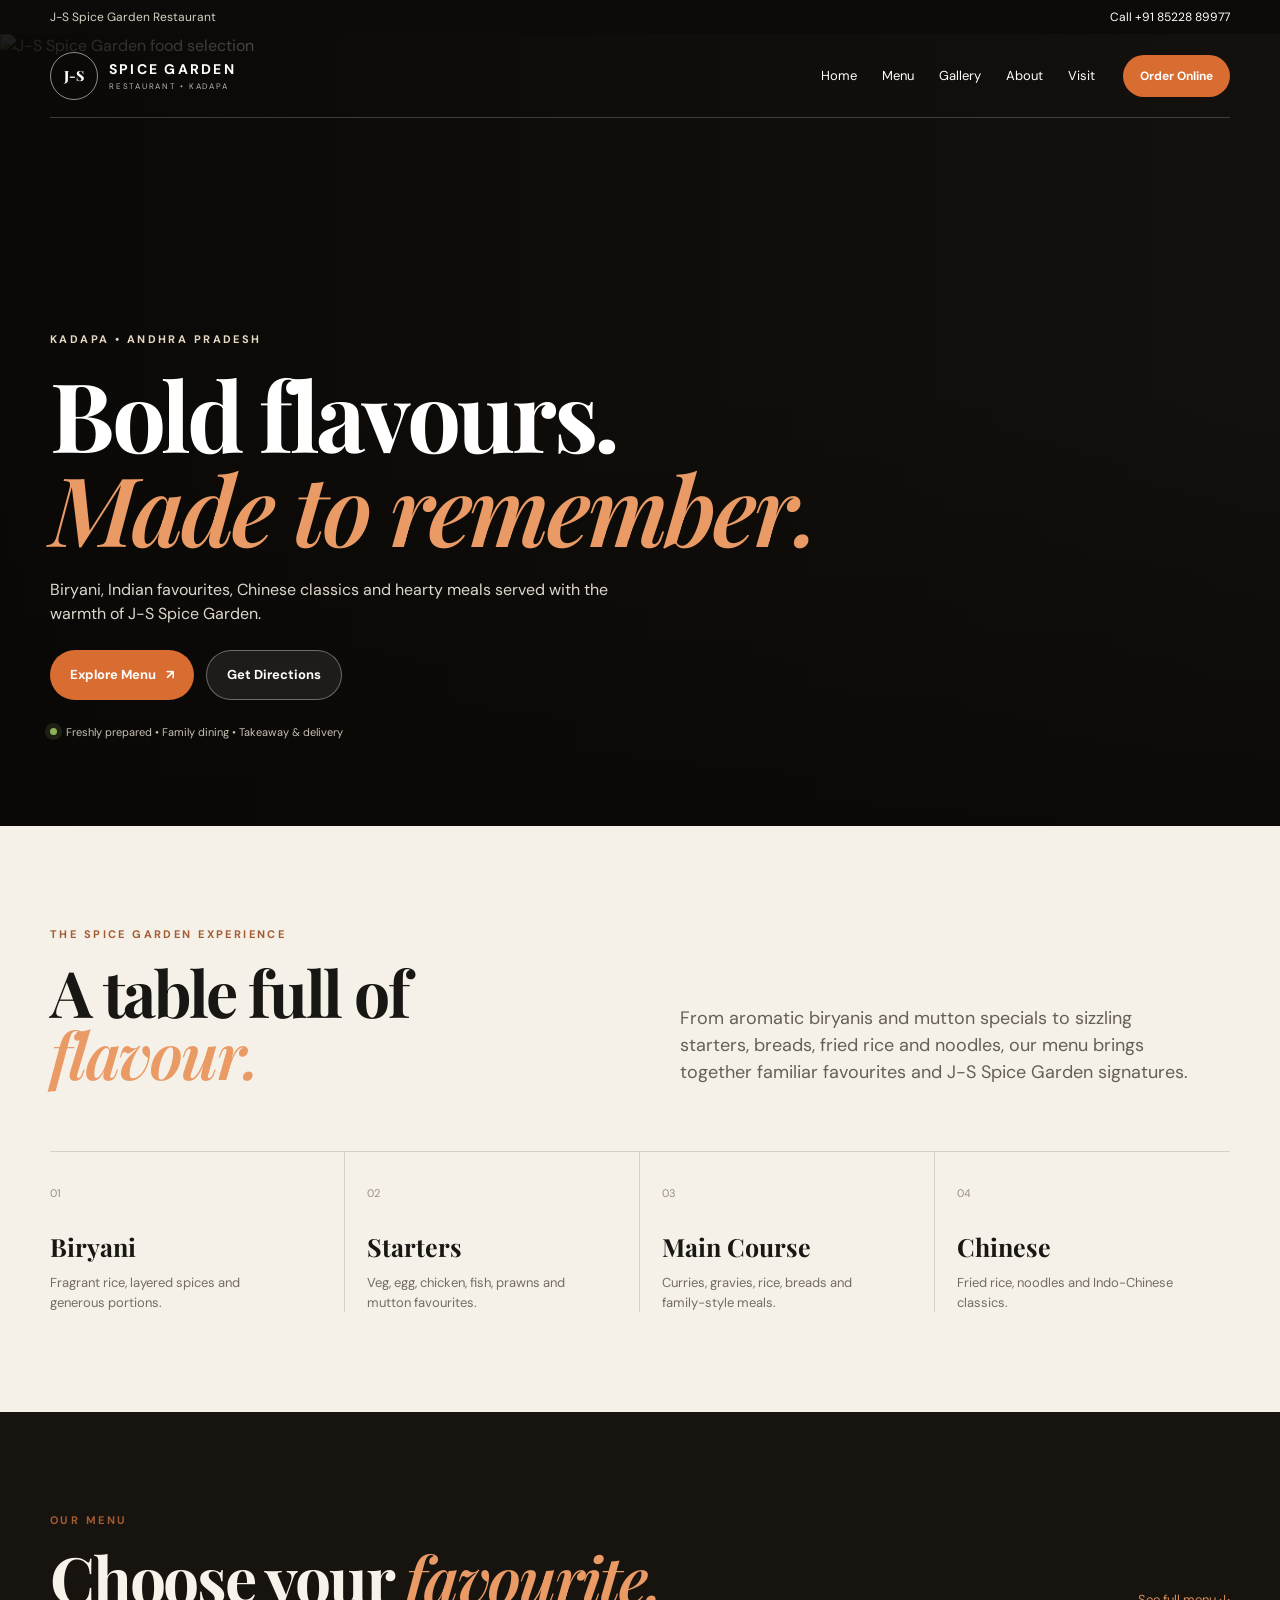
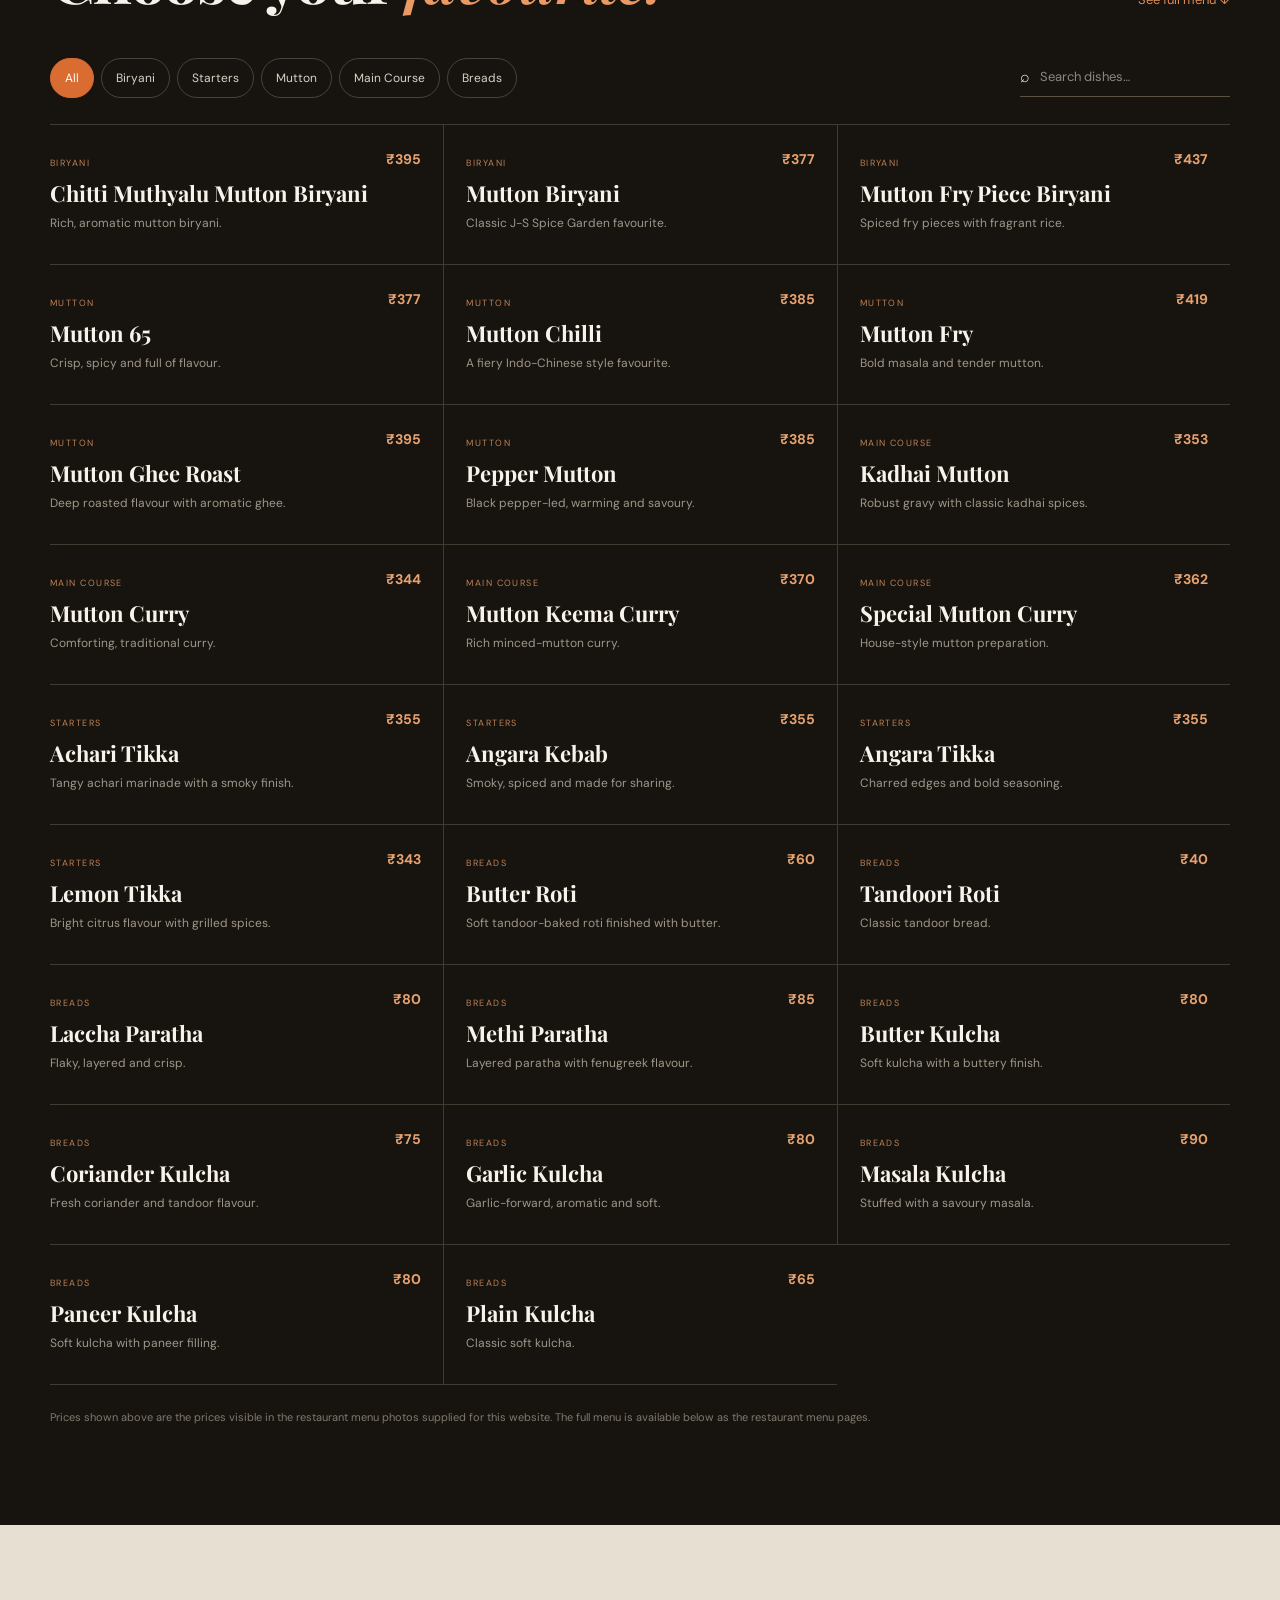
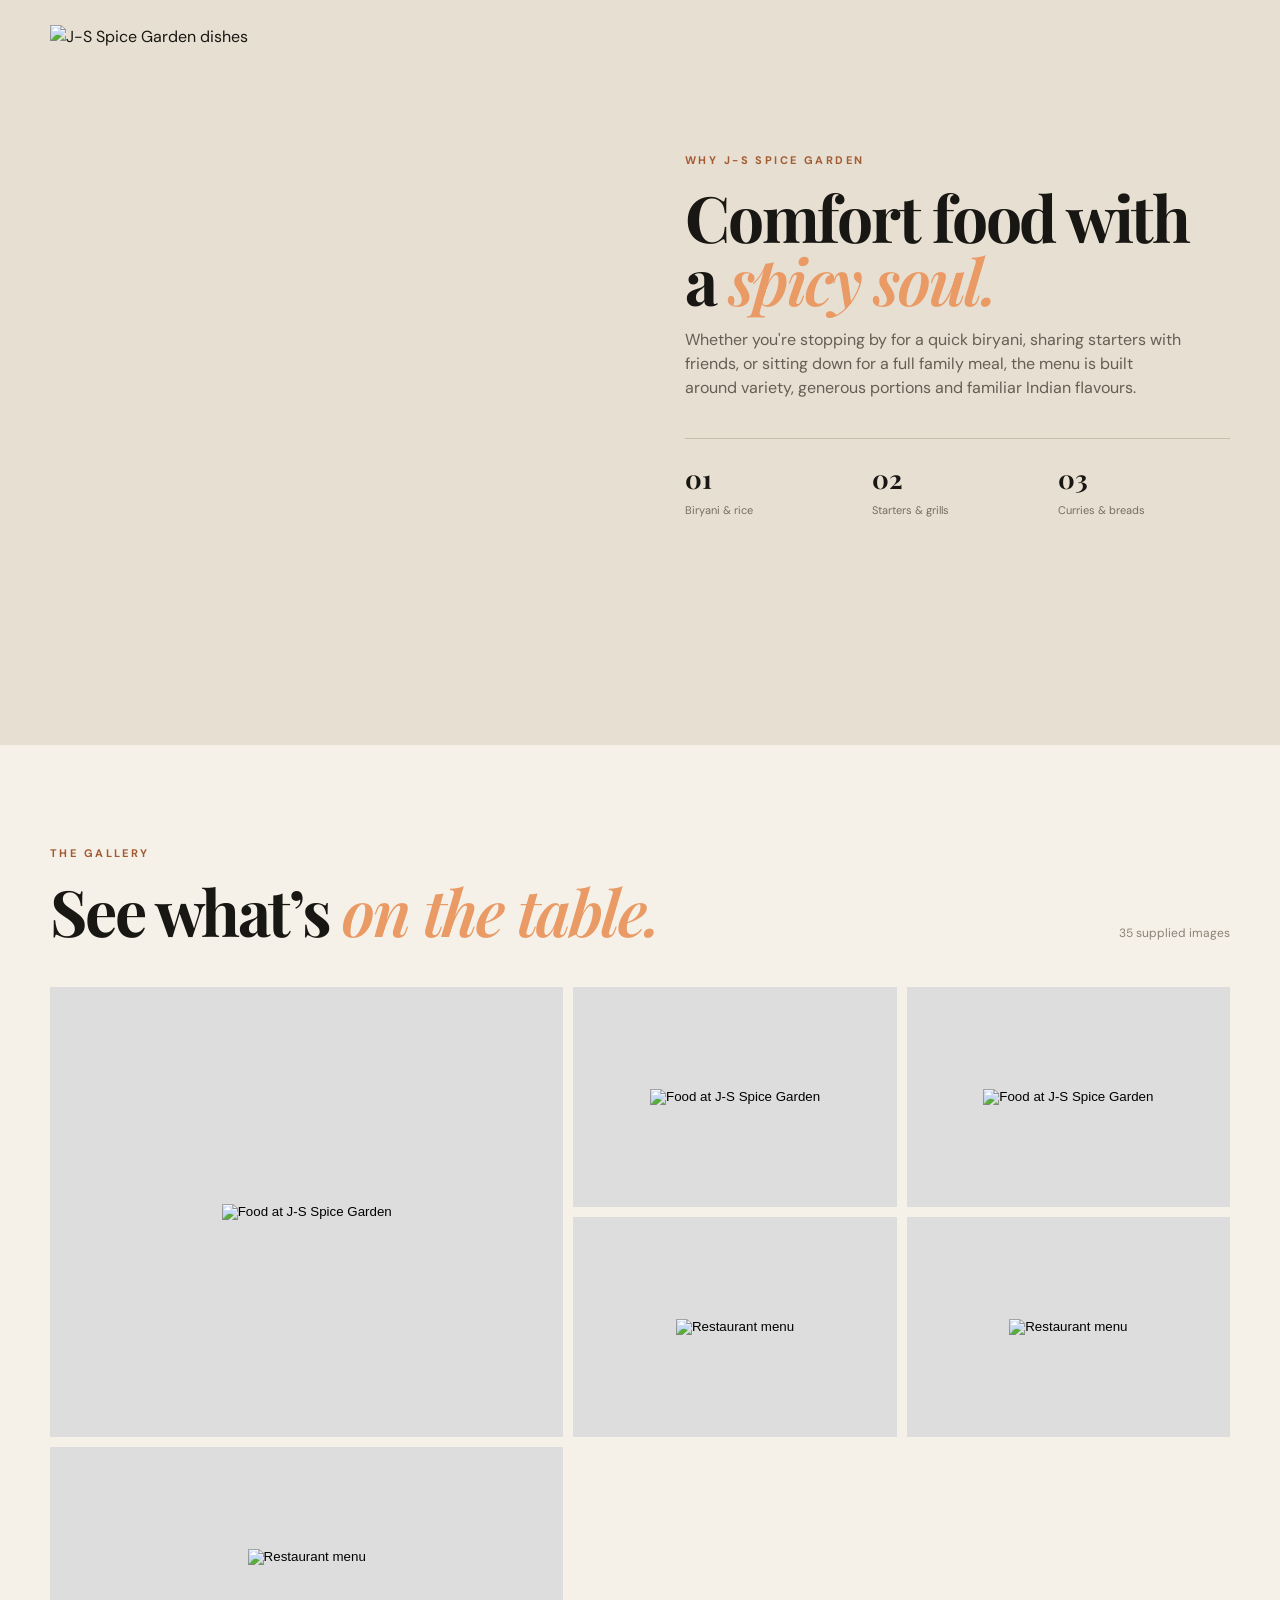
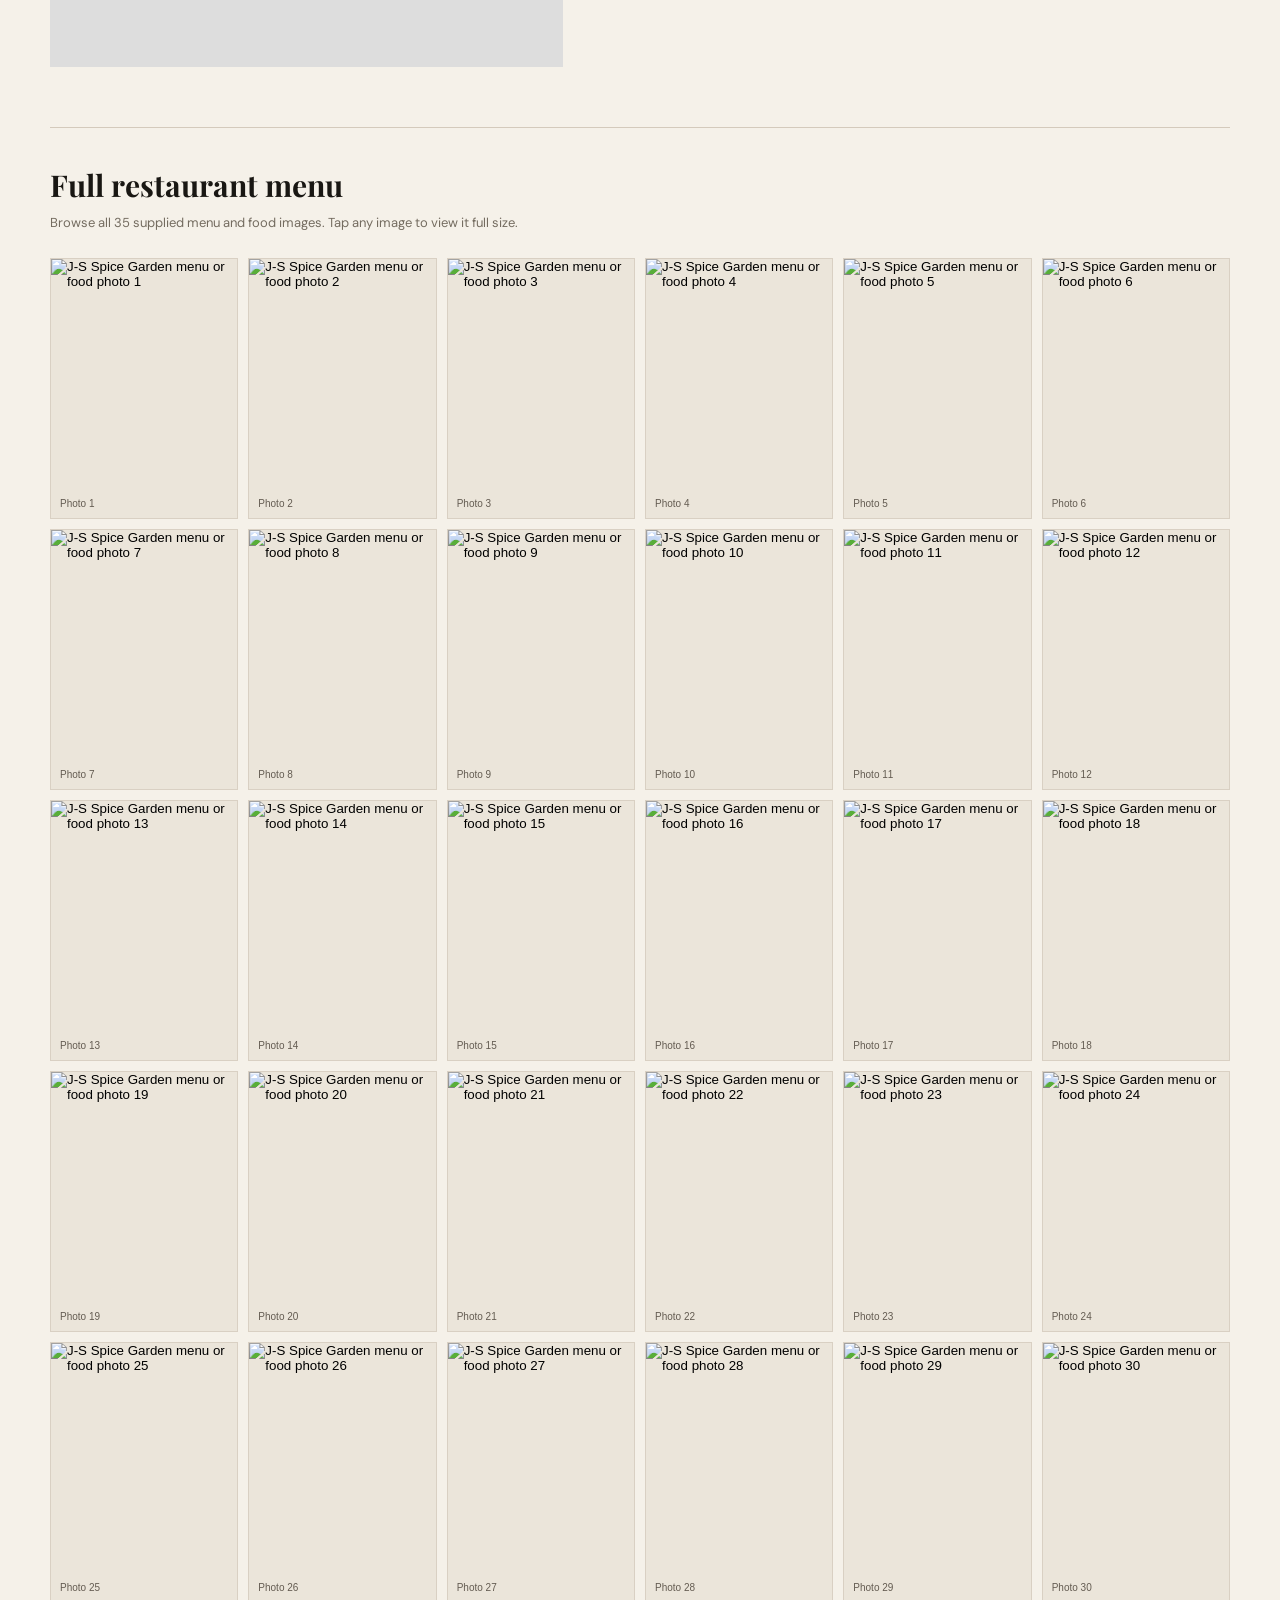
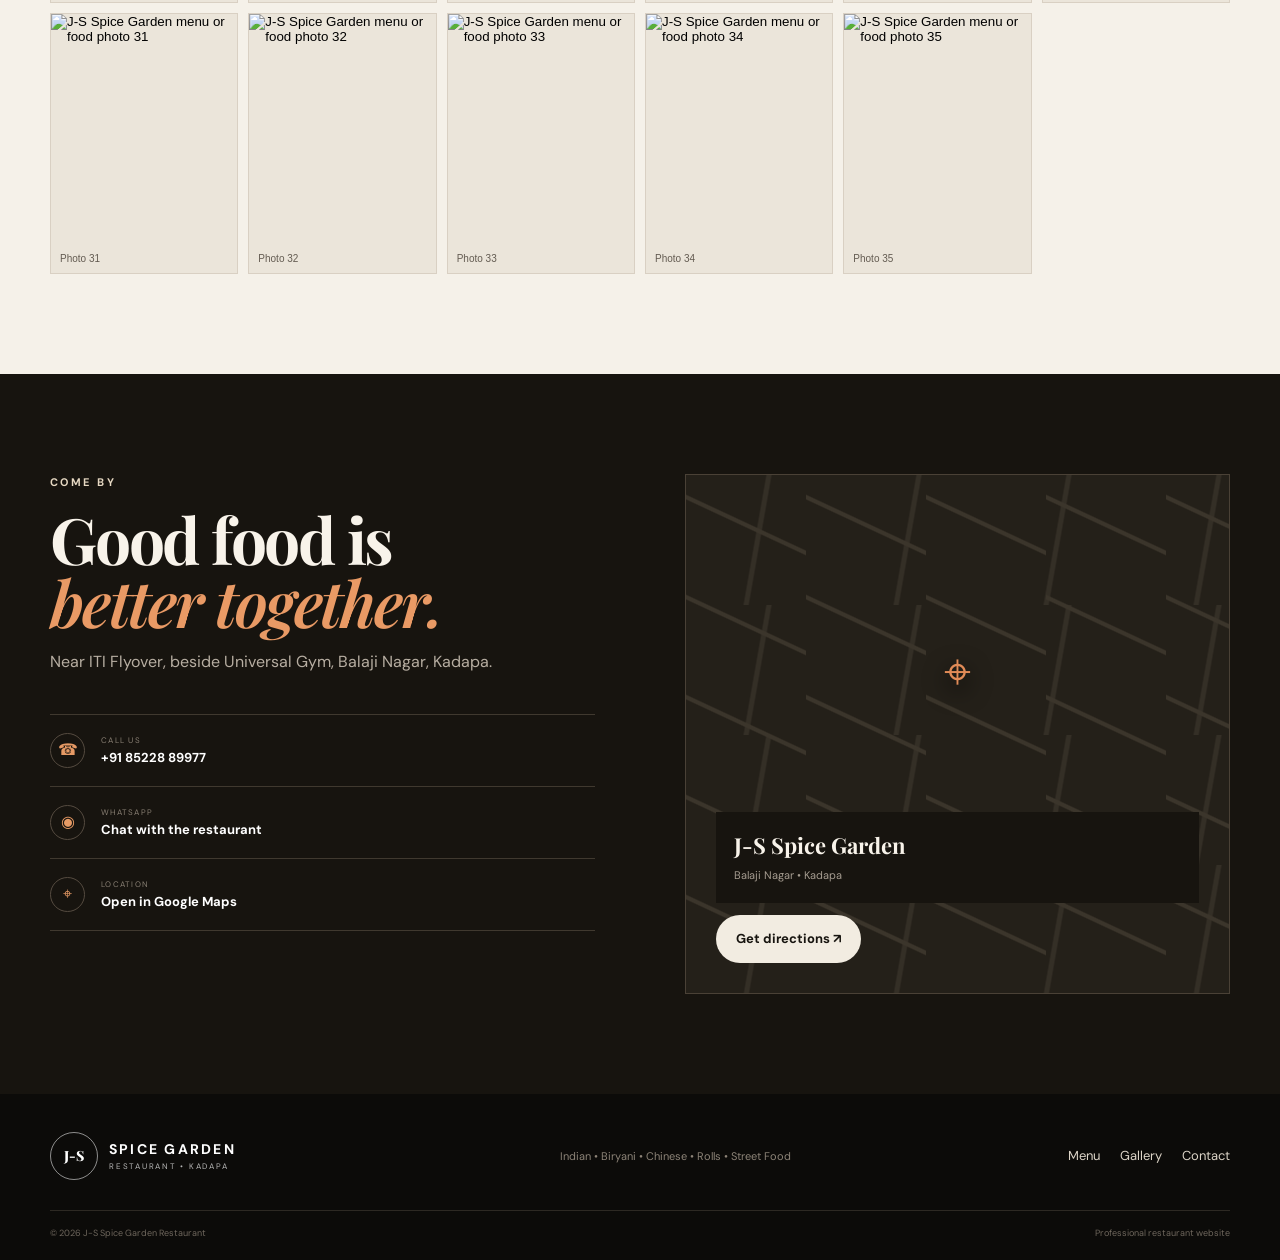
==== index.html @ 9f9b3468 "Add files via upload" ====
<!doctype html><html lang="en"><head><meta charset="utf-8"><meta name="viewport" content="width=device-width,initial-scale=1"><meta name="theme-color" content="#0c0b09"><meta name="description" content="J-S Spice Garden Restaurant, Kadapa — biryani, Indian cuisine, Chinese favourites and more."><title>J-S Spice Garden Restaurant | Kadapa</title><link rel="icon" href="favicon.svg"><link rel="preconnect" href="https://fonts.googleapis.com"><link rel="preconnect" href="https://fonts.gstatic.com" crossorigin><link href="https://fonts.googleapis.com/css2?family=DM+Sans:wght@400;500;600;700&family=Playfair+Display:wght@600;700;800&display=swap" rel="stylesheet"><link rel="stylesheet" href="styles.css"></head><body>
<div class="topbar"><div class="container topbar-inner"><span>J-S Spice Garden Restaurant</span><a href="tel:+918522889977">Call +91 85228 89977</a></div></div>
<header class="site-header"><div class="container nav"><a class="brand" href="#home"><span class="brand-mark">J-S</span><span><strong>SPICE GARDEN</strong><small>RESTAURANT • KADAPA</small></span></a><button class="menu-toggle" aria-label="Open menu">☰</button><nav class="nav-links"><a href="#home">Home</a><a href="#menu">Menu</a><a href="#gallery">Gallery</a><a href="#about">About</a><a href="#visit">Visit</a></nav><a class="nav-cta" href="https://www.zomato.com/kadapa/j-s-spice-garden-restaurant-kadapa-locality/order" target="_blank" rel="noopener">Order Online</a></div></header>
<main>
<section class="hero" id="home"><div class="hero-media"><img src="assets/1000220778.jpg" alt="J-S Spice Garden food selection"></div><div class="hero-overlay"></div><div class="container hero-content"><p class="eyebrow">KADAPA • ANDHRA PRADESH</p><h1>Bold flavours.<br><em>Made to remember.</em></h1><p class="hero-copy">Biryani, Indian favourites, Chinese classics and hearty meals served with the warmth of J-S Spice Garden.</p><div class="hero-actions"><a class="btn btn-primary" href="#menu">Explore Menu <span>↗</span></a><a class="btn btn-glass" href="https://maps.app.goo.gl/jcxeqRKHt95hoVu36" target="_blank" rel="noopener">Get Directions</a></div><div class="hero-note"><span class="dot"></span>Freshly prepared • Family dining • Takeaway & delivery</div></div></section>
<section class="intro section"><div class="container intro-grid"><div><p class="eyebrow dark">THE SPICE GARDEN EXPERIENCE</p><h2>A table full of <em>flavour.</em></h2></div><p class="intro-copy">From aromatic biryanis and mutton specials to sizzling starters, breads, fried rice and noodles, our menu brings together familiar favourites and J-S Spice Garden signatures.</p></div><div class="container feature-grid"><article class="feature-card"><span>01</span><h3>Biryani</h3><p>Fragrant rice, layered spices and generous portions.</p></article><article class="feature-card"><span>02</span><h3>Starters</h3><p>Veg, egg, chicken, fish, prawns and mutton favourites.</p></article><article class="feature-card"><span>03</span><h3>Main Course</h3><p>Curries, gravies, rice, breads and family-style meals.</p></article><article class="feature-card"><span>04</span><h3>Chinese</h3><p>Fried rice, noodles and Indo-Chinese classics.</p></article></div></section>
<section class="section menu-section" id="menu"><div class="container"><div class="section-head"><div><p class="eyebrow dark">OUR MENU</p><h2>Choose your <em>favourite.</em></h2></div><a class="text-link" href="#full-menu">See full menu <span>↓</span></a></div><div class="menu-toolbar"><div class="menu-tabs"><button class="tab active" data-filter="all">All</button><button class="tab" data-filter="biryani">Biryani</button><button class="tab" data-filter="starters">Starters</button><button class="tab" data-filter="mutton">Mutton</button><button class="tab" data-filter="mains">Main Course</button><button class="tab" data-filter="breads">Breads</button></div><label class="search"><span>⌕</span><input id="menuSearch" type="search" placeholder="Search dishes…"></label></div><div class="dish-grid" id="dishGrid">
<article class="dish-card" data-cat="biryani" data-name="Chitti Muthyalu Mutton Biryani"><div><span class="tag">Biryani</span><h3>Chitti Muthyalu Mutton Biryani</h3><p>Rich, aromatic mutton biryani.</p></div><strong>₹395</strong></article><article class="dish-card" data-cat="biryani" data-name="Mutton Biryani"><div><span class="tag">Biryani</span><h3>Mutton Biryani</h3><p>Classic J-S Spice Garden favourite.</p></div><strong>₹377</strong></article><article class="dish-card" data-cat="biryani" data-name="Mutton Fry Piece Biryani"><div><span class="tag">Biryani</span><h3>Mutton Fry Piece Biryani</h3><p>Spiced fry pieces with fragrant rice.</p></div><strong>₹437</strong></article><article class="dish-card" data-cat="mutton" data-name="Mutton 65"><div><span class="tag">Mutton</span><h3>Mutton 65</h3><p>Crisp, spicy and full of flavour.</p></div><strong>₹377</strong></article><article class="dish-card" data-cat="mutton" data-name="Mutton Chilli"><div><span class="tag">Mutton</span><h3>Mutton Chilli</h3><p>A fiery Indo-Chinese style favourite.</p></div><strong>₹385</strong></article><article class="dish-card" data-cat="mutton" data-name="Mutton Fry"><div><span class="tag">Mutton</span><h3>Mutton Fry</h3><p>Bold masala and tender mutton.</p></div><strong>₹419</strong></article><article class="dish-card" data-cat="mutton" data-name="Mutton Ghee Roast"><div><span class="tag">Mutton</span><h3>Mutton Ghee Roast</h3><p>Deep roasted flavour with aromatic ghee.</p></div><strong>₹395</strong></article><article class="dish-card" data-cat="mutton" data-name="Pepper Mutton"><div><span class="tag">Mutton</span><h3>Pepper Mutton</h3><p>Black pepper-led, warming and savoury.</p></div><strong>₹385</strong></article><article class="dish-card" data-cat="mains" data-name="Kadhai Mutton"><div><span class="tag">Main Course</span><h3>Kadhai Mutton</h3><p>Robust gravy with classic kadhai spices.</p></div><strong>₹353</strong></article><article class="dish-card" data-cat="mains" data-name="Mutton Curry"><div><span class="tag">Main Course</span><h3>Mutton Curry</h3><p>Comforting, traditional curry.</p></div><strong>₹344</strong></article><article class="dish-card" data-cat="mains" data-name="Mutton Keema Curry"><div><span class="tag">Main Course</span><h3>Mutton Keema Curry</h3><p>Rich minced-mutton curry.</p></div><strong>₹370</strong></article><article class="dish-card" data-cat="mains" data-name="Special Mutton Curry"><div><span class="tag">Main Course</span><h3>Special Mutton Curry</h3><p>House-style mutton preparation.</p></div><strong>₹362</strong></article><article class="dish-card" data-cat="starters" data-name="Achari Tikka"><div><span class="tag">Starters</span><h3>Achari Tikka</h3><p>Tangy achari marinade with a smoky finish.</p></div><strong>₹355</strong></article><article class="dish-card" data-cat="starters" data-name="Angara Kebab"><div><span class="tag">Starters</span><h3>Angara Kebab</h3><p>Smoky, spiced and made for sharing.</p></div><strong>₹355</strong></article><article class="dish-card" data-cat="starters" data-name="Angara Tikka"><div><span class="tag">Starters</span><h3>Angara Tikka</h3><p>Charred edges and bold seasoning.</p></div><strong>₹355</strong></article><article class="dish-card" data-cat="starters" data-name="Lemon Tikka"><div><span class="tag">Starters</span><h3>Lemon Tikka</h3><p>Bright citrus flavour with grilled spices.</p></div><strong>₹343</strong></article><article class="dish-card" data-cat="breads" data-name="Butter Roti"><div><span class="tag">Breads</span><h3>Butter Roti</h3><p>Soft tandoor-baked roti finished with butter.</p></div><strong>₹60</strong></article><article class="dish-card" data-cat="breads" data-name="Tandoori Roti"><div><span class="tag">Breads</span><h3>Tandoori Roti</h3><p>Classic tandoor bread.</p></div><strong>₹40</strong></article><article class="dish-card" data-cat="breads" data-name="Laccha Paratha"><div><span class="tag">Breads</span><h3>Laccha Paratha</h3><p>Flaky, layered and crisp.</p></div><strong>₹80</strong></article><article class="dish-card" data-cat="breads" data-name="Methi Paratha"><div><span class="tag">Breads</span><h3>Methi Paratha</h3><p>Layered paratha with fenugreek flavour.</p></div><strong>₹85</strong></article><article class="dish-card" data-cat="breads" data-name="Butter Kulcha"><div><span class="tag">Breads</span><h3>Butter Kulcha</h3><p>Soft kulcha with a buttery finish.</p></div><strong>₹80</strong></article><article class="dish-card" data-cat="breads" data-name="Coriander Kulcha"><div><span class="tag">Breads</span><h3>Coriander Kulcha</h3><p>Fresh coriander and tandoor flavour.</p></div><strong>₹75</strong></article><article class="dish-card" data-cat="breads" data-name="Garlic Kulcha"><div><span class="tag">Breads</span><h3>Garlic Kulcha</h3><p>Garlic-forward, aromatic and soft.</p></div><strong>₹80</strong></article><article class="dish-card" data-cat="breads" data-name="Masala Kulcha"><div><span class="tag">Breads</span><h3>Masala Kulcha</h3><p>Stuffed with a savoury masala.</p></div><strong>₹90</strong></article><article class="dish-card" data-cat="breads" data-name="Paneer Kulcha"><div><span class="tag">Breads</span><h3>Paneer Kulcha</h3><p>Soft kulcha with paneer filling.</p></div><strong>₹80</strong></article><article class="dish-card" data-cat="breads" data-name="Plain Kulcha"><div><span class="tag">Breads</span><h3>Plain Kulcha</h3><p>Classic soft kulcha.</p></div><strong>₹65</strong></article></div><p class="menu-note">Prices shown above are the prices visible in the restaurant menu photos supplied for this website. The full menu is available below as the restaurant menu pages.</p></div></section>
<section class="signature section" id="about"><div class="container signature-grid"><div class="signature-image"><img src="assets/1000220779.jpg" alt="J-S Spice Garden dishes"></div><div class="signature-copy"><p class="eyebrow dark">WHY J-S SPICE GARDEN</p><h2>Comfort food with a <em>spicy soul.</em></h2><p>Whether you're stopping by for a quick biryani, sharing starters with friends, or sitting down for a full family meal, the menu is built around variety, generous portions and familiar Indian flavours.</p><div class="stat-row"><div><strong>01</strong><span>Biryani & rice</span></div><div><strong>02</strong><span>Starters & grills</span></div><div><strong>03</strong><span>Curries & breads</span></div></div></div></div></section>
<section class="section gallery-section" id="gallery"><div class="container"><div class="section-head"><div><p class="eyebrow dark">THE GALLERY</p><h2>See what’s <em>on the table.</em></h2></div><span class="gallery-count">35 supplied images</span></div><div class="gallery-grid"><button class="gallery-item tall" data-img="assets/1000220778.jpg"><img src="assets/1000220778.jpg" alt="Food at J-S Spice Garden"></button><button class="gallery-item" data-img="assets/1000220779.jpg"><img src="assets/1000220779.jpg" alt="Food at J-S Spice Garden"></button><button class="gallery-item" data-img="assets/1000220780.jpg"><img src="assets/1000220780.jpg" alt="Food at J-S Spice Garden"></button><button class="gallery-item" data-img="assets/1000220781.jpg"><img src="assets/1000220781.jpg" alt="Restaurant menu"></button><button class="gallery-item" data-img="assets/1000220782.jpg"><img src="assets/1000220782.jpg" alt="Restaurant menu"></button><button class="gallery-item" data-img="assets/1000220783.jpg"><img src="assets/1000220783.jpg" alt="Restaurant menu"></button></div>
<div class="gallery-more" id="full-menu"><h3>Full restaurant menu</h3><p>Browse all 35 supplied menu and food images. Tap any image to view it full size.</p><div class="menu-pages">
<button class="menu-page" data-img="assets/1000220778.jpg"><img src="assets/1000220778.jpg" alt="J-S Spice Garden menu or food photo 1"><span>Photo 1</span></button><button class="menu-page" data-img="assets/1000220779.jpg"><img src="assets/1000220779.jpg" alt="J-S Spice Garden menu or food photo 2"><span>Photo 2</span></button><button class="menu-page" data-img="assets/1000220780.jpg"><img src="assets/1000220780.jpg" alt="J-S Spice Garden menu or food photo 3"><span>Photo 3</span></button><button class="menu-page" data-img="assets/1000220781.jpg"><img src="assets/1000220781.jpg" alt="J-S Spice Garden menu or food photo 4"><span>Photo 4</span></button><button class="menu-page" data-img="assets/1000220782.jpg"><img src="assets/1000220782.jpg" alt="J-S Spice Garden menu or food photo 5"><span>Photo 5</span></button><button class="menu-page" data-img="assets/1000220783.jpg"><img src="assets/1000220783.jpg" alt="J-S Spice Garden menu or food photo 6"><span>Photo 6</span></button><button class="menu-page" data-img="assets/1000220784.jpg"><img src="assets/1000220784.jpg" alt="J-S Spice Garden menu or food photo 7"><span>Photo 7</span></button><button class="menu-page" data-img="assets/1000220785.jpg"><img src="assets/1000220785.jpg" alt="J-S Spice Garden menu or food photo 8"><span>Photo 8</span></button><button class="menu-page" data-img="assets/1000220786.jpg"><img src="assets/1000220786.jpg" alt="J-S Spice Garden menu or food photo 9"><span>Photo 9</span></button><button class="menu-page" data-img="assets/1000220787.jpg"><img src="assets/1000220787.jpg" alt="J-S Spice Garden menu or food photo 10"><span>Photo 10</span></button><button class="menu-page" data-img="assets/1000220788.jpg"><img src="assets/1000220788.jpg" alt="J-S Spice Garden menu or food photo 11"><span>Photo 11</span></button><button class="menu-page" data-img="assets/1000220789.jpg"><img src="assets/1000220789.jpg" alt="J-S Spice Garden menu or food photo 12"><span>Photo 12</span></button><button class="menu-page" data-img="assets/1000220790.jpg"><img src="assets/1000220790.jpg" alt="J-S Spice Garden menu or food photo 13"><span>Photo 13</span></button><button class="menu-page" data-img="assets/1000220791.jpg"><img src="assets/1000220791.jpg" alt="J-S Spice Garden menu or food photo 14"><span>Photo 14</span></button><button class="menu-page" data-img="assets/1000220792.jpg"><img src="assets/1000220792.jpg" alt="J-S Spice Garden menu or food photo 15"><span>Photo 15</span></button><button class="menu-page" data-img="assets/1000220793.jpg"><img src="assets/1000220793.jpg" alt="J-S Spice Garden menu or food photo 16"><span>Photo 16</span></button><button class="menu-page" data-img="assets/1000220794.jpg"><img src="assets/1000220794.jpg" alt="J-S Spice Garden menu or food photo 17"><span>Photo 17</span></button><button class="menu-page" data-img="assets/1000220795.jpg"><img src="assets/1000220795.jpg" alt="J-S Spice Garden menu or food photo 18"><span>Photo 18</span></button><button class="menu-page" data-img="assets/1000220796.jpg"><img src="assets/1000220796.jpg" alt="J-S Spice Garden menu or food photo 19"><span>Photo 19</span></button><button class="menu-page" data-img="assets/1000220797.jpg"><img src="assets/1000220797.jpg" alt="J-S Spice Garden menu or food photo 20"><span>Photo 20</span></button><button class="menu-page" data-img="assets/1000220798.jpg"><img src="assets/1000220798.jpg" alt="J-S Spice Garden menu or food photo 21"><span>Photo 21</span></button><button class="menu-page" data-img="assets/1000220799.jpg"><img src="assets/1000220799.jpg" alt="J-S Spice Garden menu or food photo 22"><span>Photo 22</span></button><button class="menu-page" data-img="assets/1000220800.jpg"><img src="assets/1000220800.jpg" alt="J-S Spice Garden menu or food photo 23"><span>Photo 23</span></button><button class="menu-page" data-img="assets/1000220801.jpg"><img src="assets/1000220801.jpg" alt="J-S Spice Garden menu or food photo 24"><span>Photo 24</span></button><button class="menu-page" data-img="assets/1000220802.jpg"><img src="assets/1000220802.jpg" alt="J-S Spice Garden menu or food photo 25"><span>Photo 25</span></button><button class="menu-page" data-img="assets/1000220803.jpg"><img src="assets/1000220803.jpg" alt="J-S Spice Garden menu or food photo 26"><span>Photo 26</span></button><button class="menu-page" data-img="assets/1000220804.jpg"><img src="assets/1000220804.jpg" alt="J-S Spice Garden menu or food photo 27"><span>Photo 27</span></button><button class="menu-page" data-img="assets/1000220805.jpg"><img src="assets/1000220805.jpg" alt="J-S Spice Garden menu or food photo 28"><span>Photo 28</span></button><button class="menu-page" data-img="assets/1000220806.jpg"><img src="assets/1000220806.jpg" alt="J-S Spice Garden menu or food photo 29"><span>Photo 29</span></button><button class="menu-page" data-img="assets/1000220807.jpg"><img src="assets/1000220807.jpg" alt="J-S Spice Garden menu or food photo 30"><span>Photo 30</span></button><button class="menu-page" data-img="assets/1000220808.jpg"><img src="assets/1000220808.jpg" alt="J-S Spice Garden menu or food photo 31"><span>Photo 31</span></button><button class="menu-page" data-img="assets/1000220809.jpg"><img src="assets/1000220809.jpg" alt="J-S Spice Garden menu or food photo 32"><span>Photo 32</span></button><button class="menu-page" data-img="assets/1000220810.jpg"><img src="assets/1000220810.jpg" alt="J-S Spice Garden menu or food photo 33"><span>Photo 33</span></button><button class="menu-page" data-img="assets/1000220811.jpg"><img src="assets/1000220811.jpg" alt="J-S Spice Garden menu or food photo 34"><span>Photo 34</span></button><button class="menu-page" data-img="assets/1000220812.jpg"><img src="assets/1000220812.jpg" alt="J-S Spice Garden menu or food photo 35"><span>Photo 35</span></button></div></div></div></section>
<section class="visit section" id="visit"><div class="container visit-grid"><div class="visit-copy"><p class="eyebrow">COME BY</p><h2>Good food is<br><em>better together.</em></h2><p>Near ITI Flyover, beside Universal Gym, Balaji Nagar, Kadapa.</p><div class="contact-list"><a href="tel:+918522889977"><span>☎</span><div><small>CALL US</small><strong>+91 85228 89977</strong></div></a><a href="https://wa.me/918522889977" target="_blank" rel="noopener"><span>◉</span><div><small>WHATSAPP</small><strong>Chat with the restaurant</strong></div></a><a href="https://maps.app.goo.gl/jcxeqRKHt95hoVu36" target="_blank" rel="noopener"><span>⌖</span><div><small>LOCATION</small><strong>Open in Google Maps</strong></div></a></div></div><div class="map-card"><div class="map-pattern"></div><div class="map-pin">⌖</div><div class="map-label"><strong>J-S Spice Garden</strong><span>Balaji Nagar • Kadapa</span></div><a class="btn btn-light" href="https://maps.app.goo.gl/jcxeqRKHt95hoVu36" target="_blank" rel="noopener">Get directions ↗</a></div></div></section></main>
<footer><div class="container footer-grid"><div class="brand footer-brand"><span class="brand-mark">J-S</span><span><strong>SPICE GARDEN</strong><small>RESTAURANT • KADAPA</small></span></div><p>Indian • Biryani • Chinese • Rolls • Street Food</p><div class="footer-links"><a href="#menu">Menu</a><a href="#gallery">Gallery</a><a href="#visit">Contact</a></div></div><div class="container footer-bottom"><span>© <span id="year"></span> J-S Spice Garden Restaurant</span><span>Professional restaurant website</span></div></footer><div class="lightbox" id="lightbox" aria-hidden="true"><button class="lightbox-close" aria-label="Close">×</button><img id="lightboxImg" src="" alt=""></div><div class="mobile-bar"><a href="tel:+918522889977">Call</a><a href="https://wa.me/918522889977" target="_blank" rel="noopener">WhatsApp</a><a href="https://maps.app.goo.gl/jcxeqRKHt95hoVu36" target="_blank" rel="noopener">Directions</a></div><script src="script.js"></script></body></html>
---- styles.css ----
*{box-sizing:border-box}html{scroll-behavior:smooth}body{margin:0;background:#f5f1e9;color:#191713;font-family:"DM Sans",sans-serif;line-height:1.5}.container{width:min(1180px,calc(100% - 40px));margin:auto}.topbar{background:#0c0b09;color:#d7d0c2;font-size:12px}.topbar-inner{height:34px;display:flex;align-items:center;justify-content:space-between}.topbar a{color:#fff;text-decoration:none}.site-header{position:absolute;z-index:20;top:34px;left:0;right:0;color:#fff}.nav{height:84px;display:flex;align-items:center;gap:28px;border-bottom:1px solid #ffffff33}.brand{display:flex;align-items:center;gap:11px;color:inherit;text-decoration:none;margin-right:auto}.brand-mark{width:48px;height:48px;border:1px solid #ffffff88;border-radius:50%;display:grid;place-items:center;font-family:"Playfair Display",serif;font-size:14px;font-weight:800}.brand strong{display:block;font-size:14px;letter-spacing:.16em}.brand small{display:block;font-size:8px;letter-spacing:.22em;opacity:.7}.nav-links{display:flex;gap:25px}.nav-links a,.footer-links a{color:inherit;text-decoration:none;font-size:13px}.nav-cta{background:#d96c31;color:#fff;text-decoration:none;padding:12px 17px;border-radius:999px;font-size:12px;font-weight:700}.menu-toggle{display:none;background:none;border:0;color:#fff;font-size:25px}.hero{height:min(820px,88vh);min-height:650px;position:relative;background:#15120f;color:#fff;overflow:hidden}.hero-media,.hero-overlay{position:absolute;inset:0}.hero-media img{width:100%;height:100%;object-fit:cover;object-position:center 48%;filter:saturate(.85)}.hero-overlay{background:linear-gradient(90deg,#0a0806e8 0%,#0a08068c 46%,#0a08062e 100%),linear-gradient(0deg,#0a0806bf,transparent 55%)}.hero-content{position:relative;z-index:2;height:100%;display:flex;flex-direction:column;justify-content:flex-end;padding-bottom:86px}.eyebrow{font-size:11px;letter-spacing:.22em;font-weight:700;margin:0 0 18px;color:#e7d9c3}.eyebrow.dark{color:#a35b32}.hero h1,.section h2{font-family:"Playfair Display",serif;line-height:.98;letter-spacing:-.035em;margin:0}.hero h1{font-size:clamp(55px,7.5vw,100px);max-width:800px}.hero h1 em,.section h2 em,.signature-copy h2 em,.visit h2 em{font-weight:600;color:#e99a65}.hero-copy{font-size:16px;max-width:560px;color:#ded7ce;margin:24px 0}.hero-actions{display:flex;gap:12px}.btn{display:inline-flex;align-items:center;gap:10px;text-decoration:none;padding:14px 20px;border-radius:999px;font-weight:700;font-size:13px}.btn-primary{background:#d96c31;color:#fff}.btn-glass{color:#fff;border:1px solid #ffffff59;background:#ffffff14;backdrop-filter:blur(8px)}.hero-note{margin-top:24px;font-size:11px;color:#c9c1b5;display:flex;align-items:center;gap:9px}.dot{width:7px;height:7px;background:#8eb25a;border-radius:50%;box-shadow:0 0 0 5px #8eb25a22}.section{padding:100px 0}.intro-grid{display:grid;grid-template-columns:1fr 1fr;gap:80px;align-items:end}.section h2{font-size:clamp(45px,5vw,72px)}.intro-copy{font-size:18px;color:#665f55;max-width:510px;margin:0}.feature-grid{display:grid;grid-template-columns:repeat(4,1fr);border-top:1px solid #d9d0c2;margin-top:65px}.feature-card{padding:28px 22px 0 0;border-right:1px solid #d9d0c2;min-height:160px}.feature-card:not(:first-child){padding-left:22px}.feature-card:last-child{border-right:0}.feature-card span{font-size:11px;color:#9c8f7f}.feature-card h3{font-family:"Playfair Display",serif;font-size:25px;margin:24px 0 8px}.feature-card p{font-size:13px;color:#746c60;margin:0;max-width:220px}.menu-section{background:#17140f;color:#f8f3ea}.menu-section .section-head h2{color:#f8f3ea}.section-head{display:flex;justify-content:space-between;align-items:end;gap:20px}.text-link{color:#d88a57;text-decoration:none;font-size:13px}.menu-toolbar{display:flex;justify-content:space-between;gap:20px;margin:48px 0 26px;align-items:center}.menu-tabs{display:flex;gap:7px;flex-wrap:wrap}.tab{border:1px solid #4a4238;background:transparent;color:#d9d1c5;padding:10px 14px;border-radius:999px;cursor:pointer;font:inherit;font-size:12px}.tab.active,.tab:hover{background:#d96c31;border-color:#d96c31;color:#fff}.search{border-bottom:1px solid #5b5144;display:flex;align-items:center;gap:8px;padding:7px 0;width:210px}.search input{border:0;background:transparent;color:#fff;outline:0;width:100%;font:inherit;font-size:13px}.search input::placeholder{color:#8e867c}.dish-grid{display:grid;grid-template-columns:repeat(3,1fr);border-top:1px solid #413a31}.dish-card{padding:24px 22px 24px 0;border-bottom:1px solid #413a31;display:flex;justify-content:space-between;gap:18px;min-height:140px}.dish-card:nth-child(3n+2),.dish-card:nth-child(3n+3){padding-left:22px;border-left:1px solid #413a31}.dish-card h3{font-family:"Playfair Display",serif;font-size:22px;line-height:1.15;margin:8px 0}.dish-card p{font-size:12px;color:#9f968a;margin:0}.dish-card>strong{white-space:nowrap;font-size:14px;color:#e9a26f}.tag{font-size:9px;text-transform:uppercase;letter-spacing:.16em;color:#bd8055}.menu-note{font-size:11px;color:#81786d;margin:24px 0 0}.signature{background:#e7dfd2}.signature-grid{display:grid;grid-template-columns:1fr 1fr;gap:90px;align-items:center}.signature-image{height:620px;overflow:hidden}.signature-image img{width:100%;height:100%;object-fit:cover}.signature-copy p:not(.eyebrow){color:#665e54;max-width:500px;font-size:16px}.stat-row{display:grid;grid-template-columns:repeat(3,1fr);border-top:1px solid #c9bdac;margin-top:38px;padding-top:20px;gap:15px}.stat-row strong{display:block;font-family:"Playfair Display",serif;font-size:26px}.stat-row span{display:block;color:#766d62;font-size:11px;margin-top:4px}.gallery-section{background:#f5f1e9}.gallery-count{font-size:12px;color:#8c8173}.gallery-grid{display:grid;grid-template-columns:1.35fr .85fr .85fr;grid-auto-rows:220px;gap:10px;margin-top:45px}.gallery-item{border:0;padding:0;overflow:hidden;cursor:pointer;background:#ddd}.gallery-item.tall{grid-row:span 2}.gallery-item img{width:100%;height:100%;object-fit:cover;transition:transform .5s}.gallery-item:hover img{transform:scale(1.04)}.gallery-more{margin-top:60px;border-top:1px solid #d4cabc;padding-top:35px}.gallery-more h3{font-family:"Playfair Display",serif;font-size:30px;margin:0 0 5px}.gallery-more p{color:#746c60;margin:0 0 25px;font-size:13px}.menu-pages{display:grid;grid-template-columns:repeat(6,1fr);gap:10px}.menu-page{border:1px solid #d9d0c3;background:#ebe5da;padding:0;cursor:pointer;text-align:left}.menu-page img{display:block;width:100%;height:230px;object-fit:cover;object-position:top}.menu-page span{display:block;padding:9px;font-size:10px;color:#635b51}.visit{background:#17140f;color:#f8f3ea}.visit-grid{display:grid;grid-template-columns:1fr 1fr;gap:90px;align-items:stretch}.visit h2{font-size:clamp(48px,5vw,72px)}.visit-copy>p:not(.eyebrow){color:#b7aea2;max-width:460px}.contact-list{margin-top:40px;border-top:1px solid #40392f}.contact-list a{display:flex;gap:16px;align-items:center;padding:18px 0;border-bottom:1px solid #40392f;color:#fff;text-decoration:none}.contact-list a>span{width:35px;height:35px;border:1px solid #554b40;border-radius:50%;display:grid;place-items:center;color:#e69a65}.contact-list small{display:block;color:#887f73;font-size:8px;letter-spacing:.16em}.contact-list strong{display:block;font-size:13px;margin-top:2px}.map-card{min-height:520px;border:1px solid #4a4136;position:relative;overflow:hidden;padding:30px;display:flex;flex-direction:column;justify-content:flex-end;background:#242019}.map-pattern{position:absolute;inset:0;opacity:.5;background-image:linear-gradient(25deg,transparent 48%,#534a3d 49%,#534a3d 51%,transparent 52%),linear-gradient(100deg,transparent 46%,#453e34 47%,#453e34 49%,transparent 50%);background-size:120px 100px,150px 130px}.map-pin{position:absolute;top:38%;left:50%;transform:translate(-50%,-50%);font-size:48px;color:#e18b57;text-shadow:0 8px 25px #000}.map-label{position:relative;z-index:2;background:#17140f;padding:17px 18px;margin-bottom:12px}.map-label strong{display:block;font-family:"Playfair Display",serif;font-size:22px}.map-label span{font-size:11px;color:#a69d91}.btn-light{position:relative;z-index:2;background:#f2ece1;color:#17140f;width:max-content}footer{background:#0c0b09;color:#ddd5c8;padding:38px 0 20px}.footer-grid{display:grid;grid-template-columns:1.5fr 1fr 1fr;align-items:center;gap:30px}.footer-brand{color:#fff}.footer-grid>p{font-size:11px;color:#8d8478}.footer-links{display:flex;justify-content:flex-end;gap:20px}.footer-bottom{margin-top:30px;padding-top:16px;border-top:1px solid #2d2923;display:flex;justify-content:space-between;font-size:9px;color:#6f675d}.lightbox{position:fixed;inset:0;background:#080705f5;z-index:100;display:none;align-items:center;justify-content:center;padding:35px}.lightbox.open{display:flex}.lightbox img{max-width:92vw;max-height:88vh;object-fit:contain}.lightbox-close{position:absolute;top:20px;right:24px;border:0;background:transparent;color:#fff;font-size:40px;cursor:pointer}.mobile-bar{display:none}@media(max-width:900px){.nav-links,.nav-cta{display:none}.menu-toggle{display:block}.nav.open .nav-links{display:flex;position:absolute;top:70px;left:20px;right:20px;background:#17140f;padding:18px;flex-direction:column;gap:16px;border:1px solid #393229}.intro-grid,.signature-grid,.visit-grid{grid-template-columns:1fr;gap:35px}.feature-grid{grid-template-columns:repeat(2,1fr)}.feature-card:nth-child(2){border-right:0}.feature-card:nth-child(n+3){border-top:1px solid #d9d0c2;padding-top:25px}.menu-toolbar{align-items:flex-start;flex-direction:column}.search{width:100%}.dish-grid{grid-template-columns:1fr 1fr}.dish-card:nth-child(3n+2),.dish-card:nth-child(3n+3){border-left:0;padding-left:0}.dish-card:nth-child(2n){border-left:1px solid #413a31;padding-left:20px}.menu-pages{grid-template-columns:repeat(4,1fr)}.footer-grid{grid-template-columns:1fr}.footer-links{justify-content:flex-start}.mobile-bar{display:grid;grid-template-columns:repeat(3,1fr);position:fixed;z-index:50;bottom:0;left:0;right:0;background:#0c0b09;border-top:1px solid #332e27}.mobile-bar a{color:#fff;text-decoration:none;text-align:center;padding:12px 4px;font-size:10px}}@media(max-width:560px){.container{width:calc(100% - 28px)}.topbar{display:none}.site-header{top:0}.hero{min-height:620px}.hero h1{font-size:55px}.hero-copy{font-size:14px}.hero-actions{flex-wrap:wrap}.section{padding:72px 0}.feature-grid{grid-template-columns:1fr}.feature-card{border-right:0!important}.dish-grid{grid-template-columns:1fr}.dish-card:nth-child(2n){border-left:0;padding-left:0}.gallery-grid{grid-template-columns:1fr 1fr;grid-auto-rows:180px}.menu-pages{grid-template-columns:repeat(2,1fr)}.menu-page img{height:260px}.signature-image{height:430px}.stat-row{grid-template-columns:1fr}.footer-bottom{padding-bottom:58px;flex-direction:column;gap:6px}}
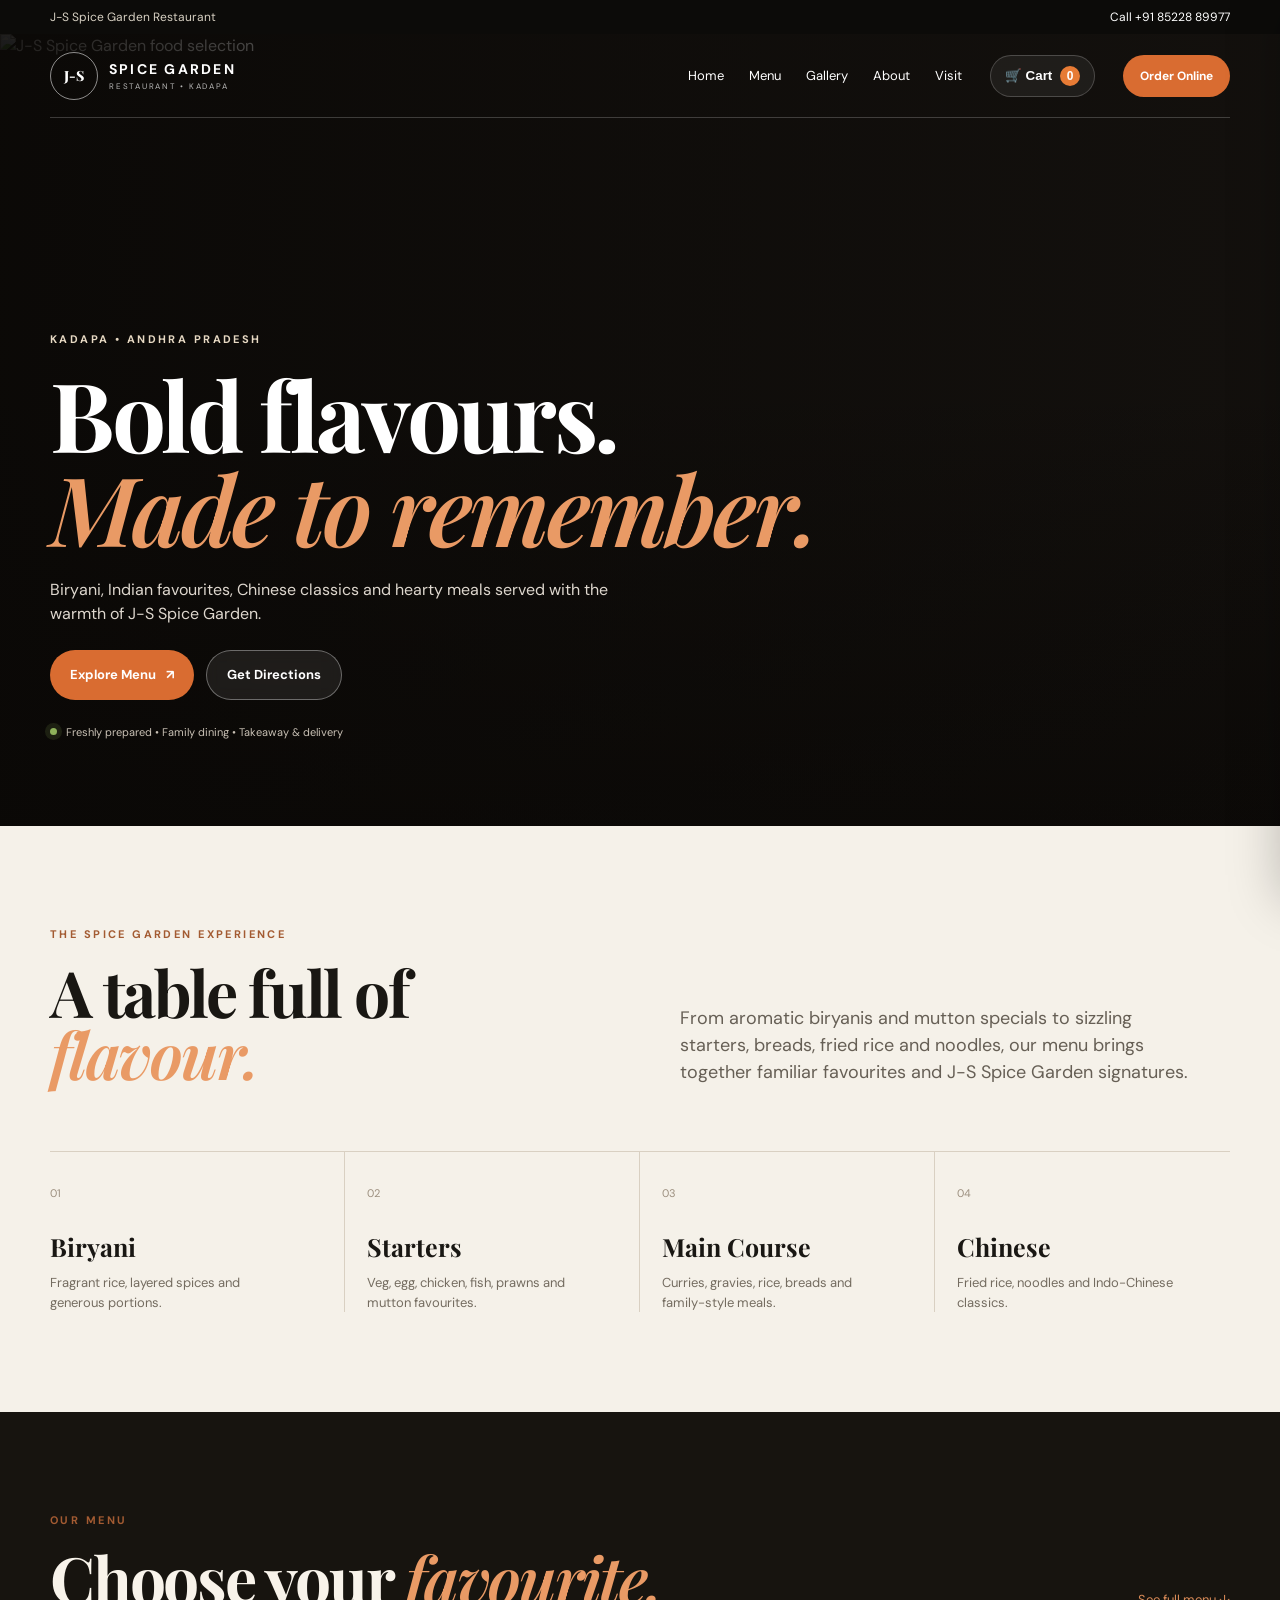
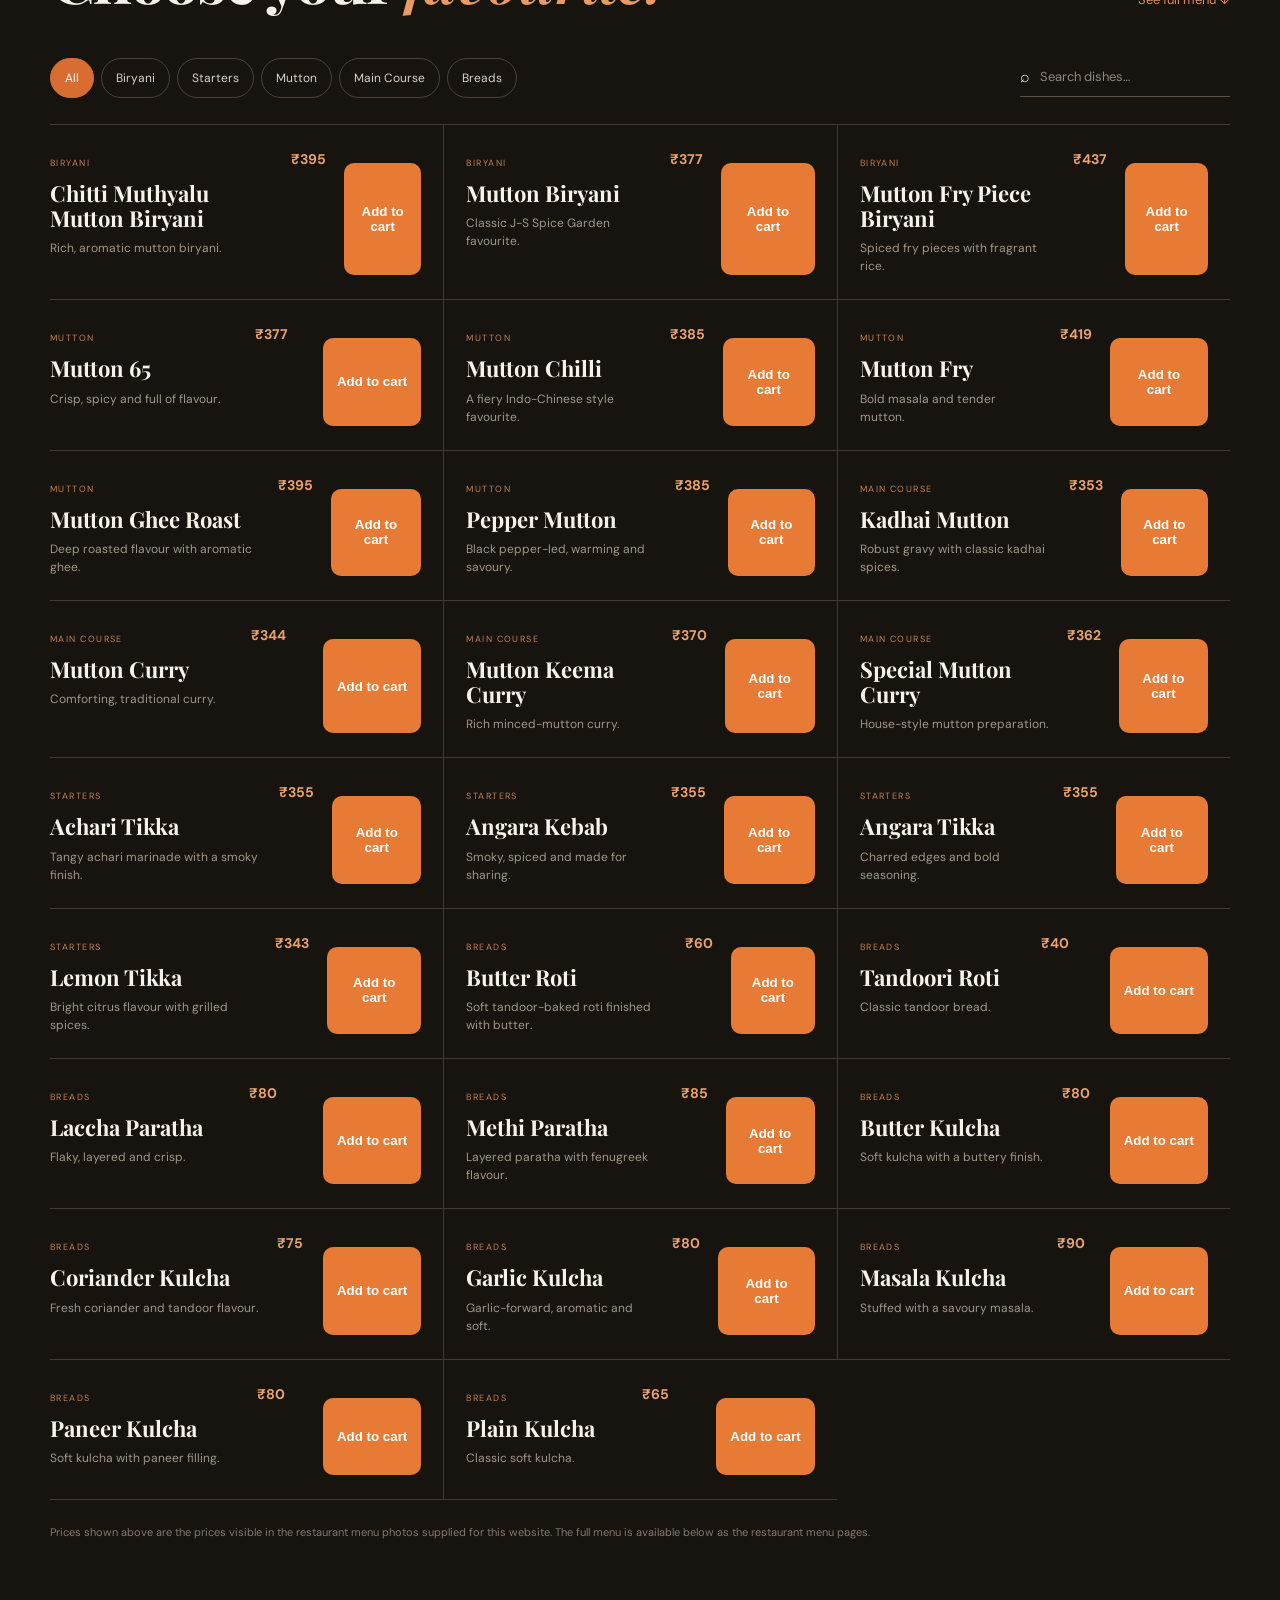
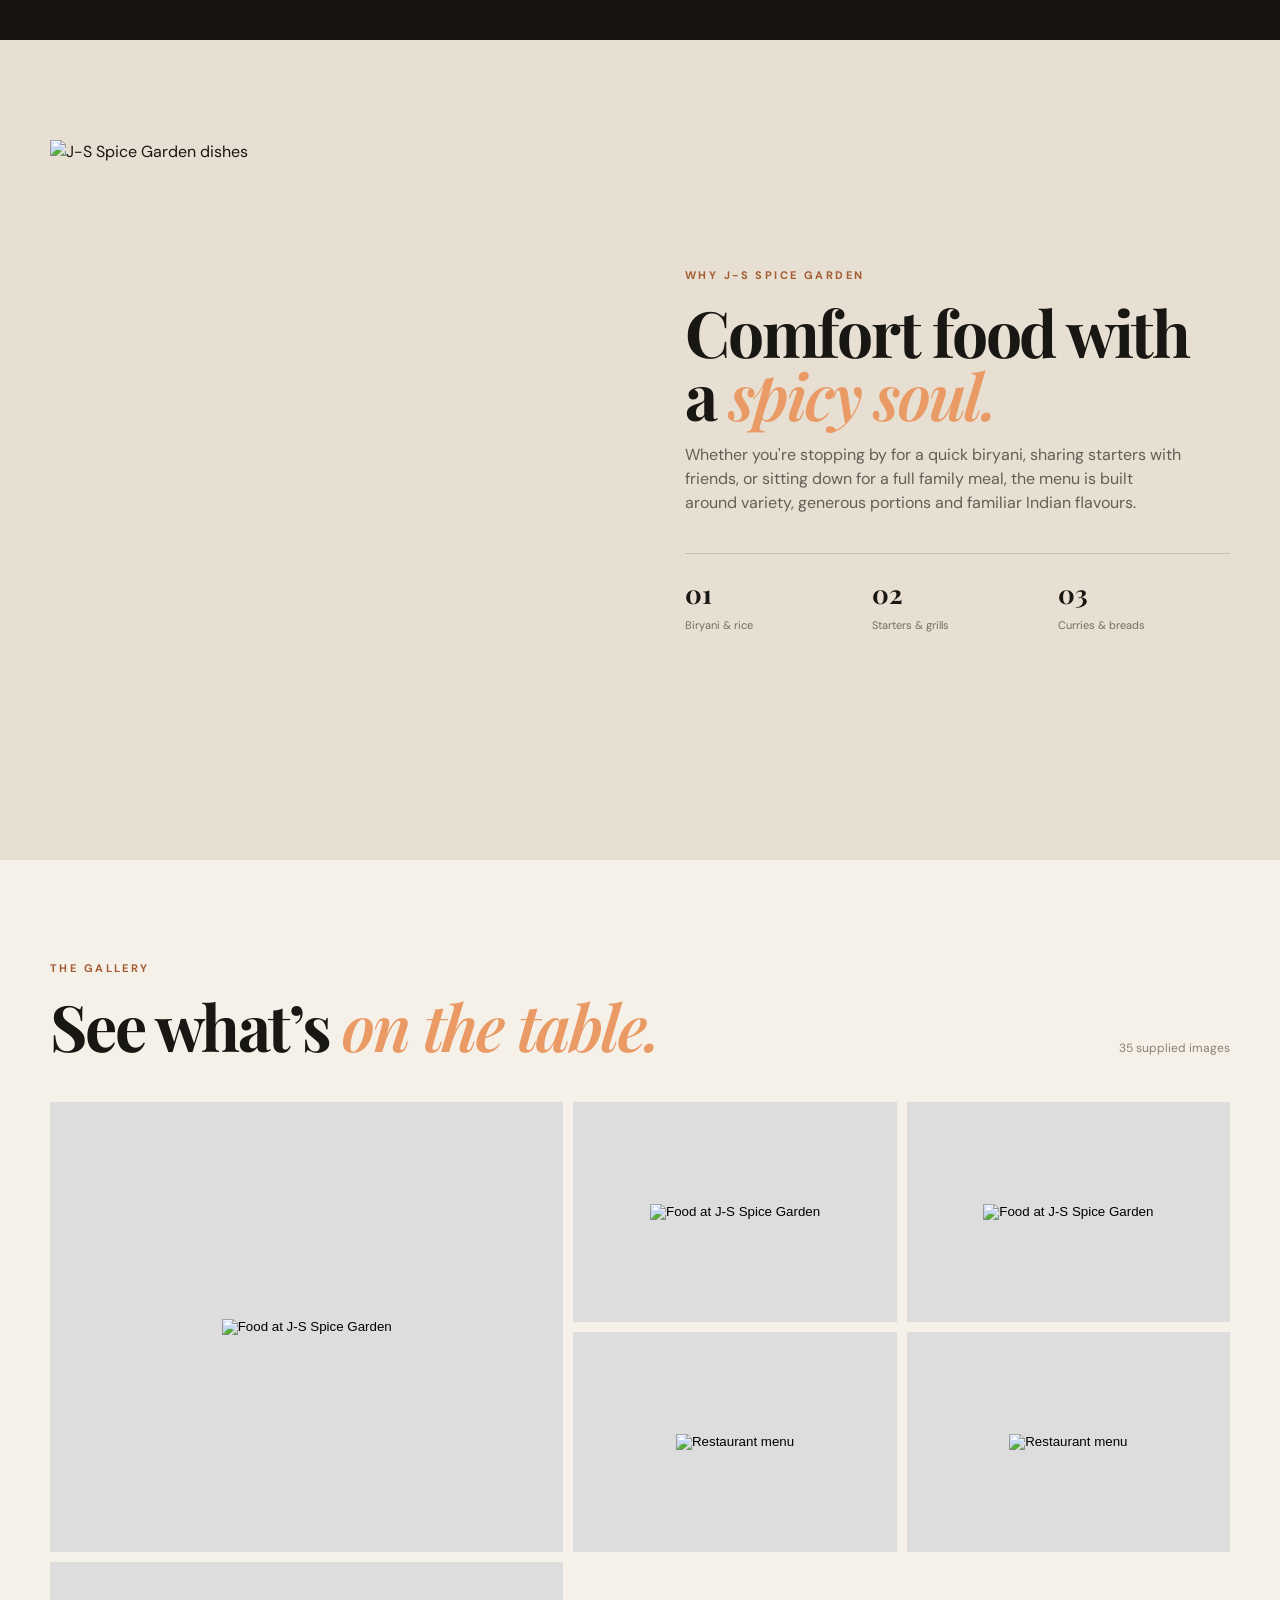
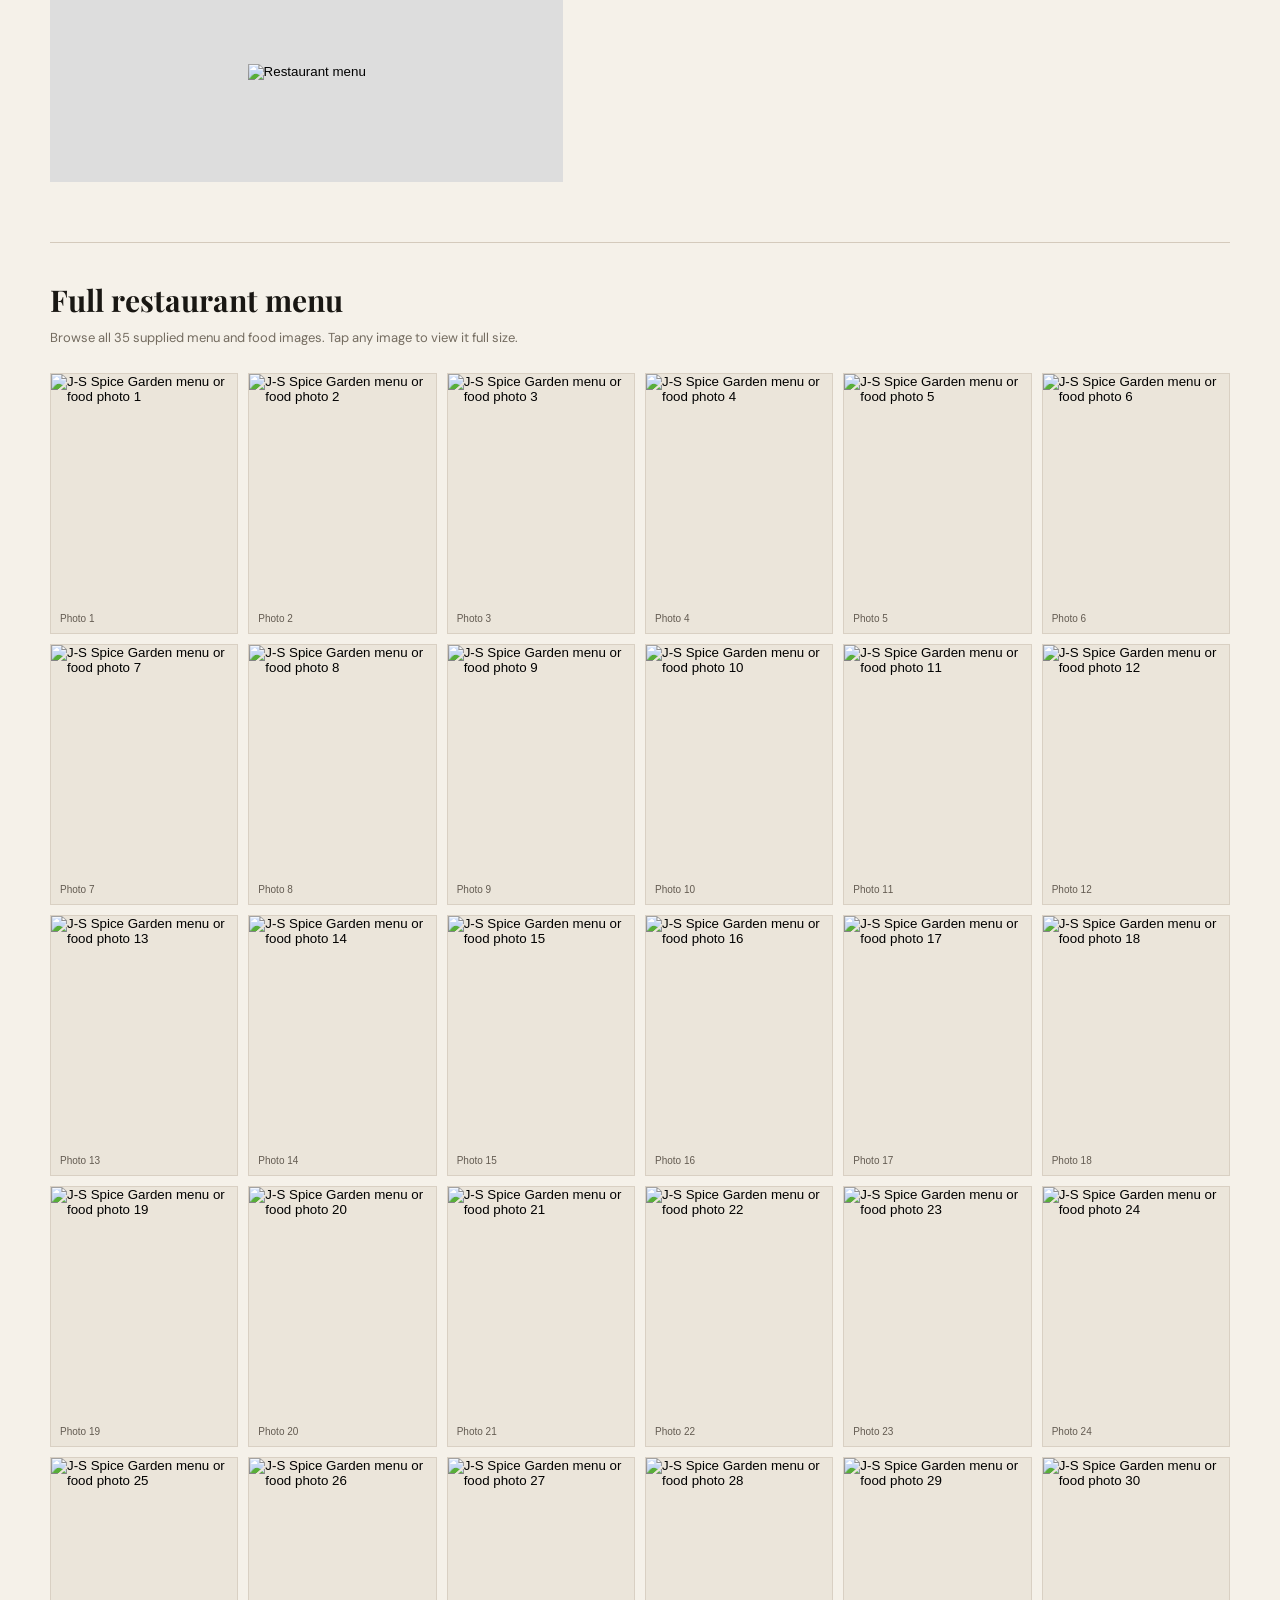
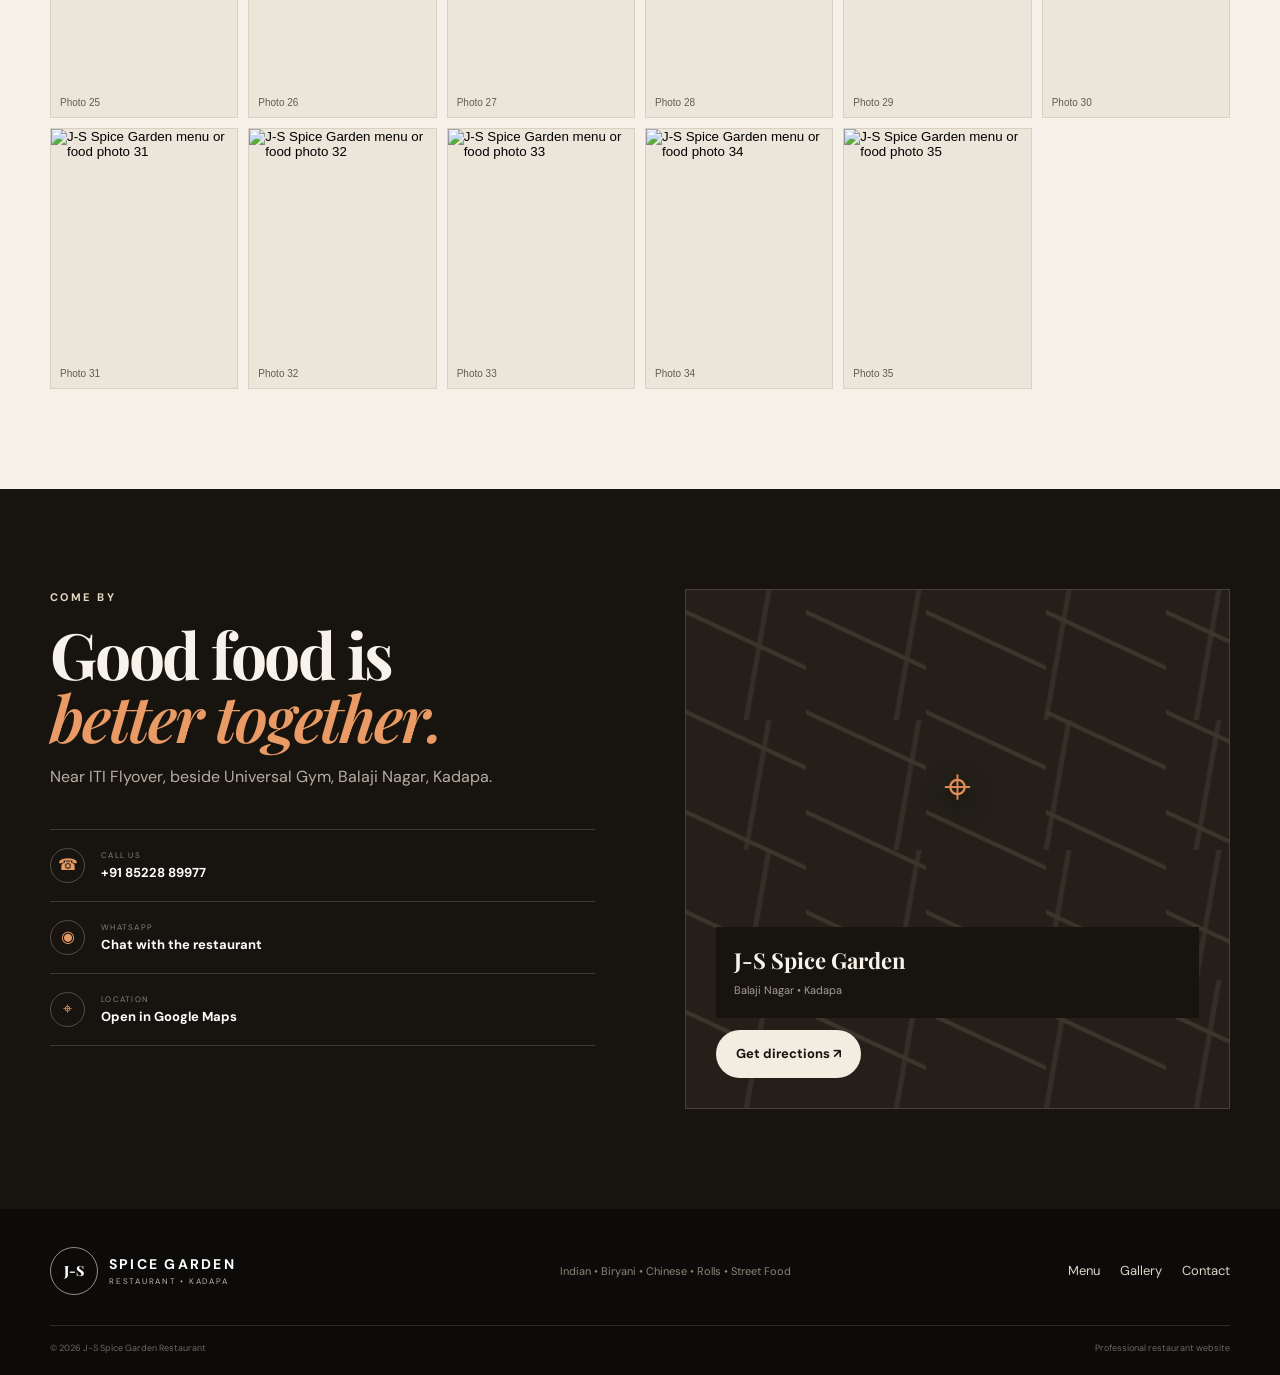
==== commit f536b0bf: "Add files via upload" ====
--- a/index.html
+++ b/index.html
@@ -1,14 +1,14 @@
 <!doctype html><html lang="en"><head><meta charset="utf-8"><meta name="viewport" content="width=device-width,initial-scale=1"><meta name="theme-color" content="#0c0b09"><meta name="description" content="J-S Spice Garden Restaurant, Kadapa — biryani, Indian cuisine, Chinese favourites and more."><title>J-S Spice Garden Restaurant | Kadapa</title><link rel="icon" href="favicon.svg"><link rel="preconnect" href="https://fonts.googleapis.com"><link rel="preconnect" href="https://fonts.gstatic.com" crossorigin><link href="https://fonts.googleapis.com/css2?family=DM+Sans:wght@400;500;600;700&family=Playfair+Display:wght@600;700;800&display=swap" rel="stylesheet"><link rel="stylesheet" href="styles.css"></head><body>
 <div class="topbar"><div class="container topbar-inner"><span>J-S Spice Garden Restaurant</span><a href="tel:+918522889977">Call +91 85228 89977</a></div></div>
-<header class="site-header"><div class="container nav"><a class="brand" href="#home"><span class="brand-mark">J-S</span><span><strong>SPICE GARDEN</strong><small>RESTAURANT • KADAPA</small></span></a><button class="menu-toggle" aria-label="Open menu">☰</button><nav class="nav-links"><a href="#home">Home</a><a href="#menu">Menu</a><a href="#gallery">Gallery</a><a href="#about">About</a><a href="#visit">Visit</a></nav><a class="nav-cta" href="https://www.zomato.com/kadapa/j-s-spice-garden-restaurant-kadapa-locality/order" target="_blank" rel="noopener">Order Online</a></div></header>
+<header class="site-header"><div class="container nav"><a class="brand" href="#home"><span class="brand-mark">J-S</span><span><strong>SPICE GARDEN</strong><small>RESTAURANT • KADAPA</small></span></a><button class="menu-toggle" aria-label="Open menu">☰</button><nav class="nav-links"><a href="#home">Home</a><a href="#menu">Menu</a><a href="#gallery">Gallery</a><a href="#about">About</a><a href="#visit">Visit</a></nav><button class="cart-btn" id="cartBtn" type="button">🛒 Cart <span id="cartCount">0</span></button><a class="nav-cta" href="https://www.zomato.com/kadapa/j-s-spice-garden-restaurant-kadapa-locality/order" target="_blank" rel="noopener">Order Online</a></div></header>
 <main>
 <section class="hero" id="home"><div class="hero-media"><img src="assets/1000220778.jpg" alt="J-S Spice Garden food selection"></div><div class="hero-overlay"></div><div class="container hero-content"><p class="eyebrow">KADAPA • ANDHRA PRADESH</p><h1>Bold flavours.<br><em>Made to remember.</em></h1><p class="hero-copy">Biryani, Indian favourites, Chinese classics and hearty meals served with the warmth of J-S Spice Garden.</p><div class="hero-actions"><a class="btn btn-primary" href="#menu">Explore Menu <span>↗</span></a><a class="btn btn-glass" href="https://maps.app.goo.gl/jcxeqRKHt95hoVu36" target="_blank" rel="noopener">Get Directions</a></div><div class="hero-note"><span class="dot"></span>Freshly prepared • Family dining • Takeaway & delivery</div></div></section>
 <section class="intro section"><div class="container intro-grid"><div><p class="eyebrow dark">THE SPICE GARDEN EXPERIENCE</p><h2>A table full of <em>flavour.</em></h2></div><p class="intro-copy">From aromatic biryanis and mutton specials to sizzling starters, breads, fried rice and noodles, our menu brings together familiar favourites and J-S Spice Garden signatures.</p></div><div class="container feature-grid"><article class="feature-card"><span>01</span><h3>Biryani</h3><p>Fragrant rice, layered spices and generous portions.</p></article><article class="feature-card"><span>02</span><h3>Starters</h3><p>Veg, egg, chicken, fish, prawns and mutton favourites.</p></article><article class="feature-card"><span>03</span><h3>Main Course</h3><p>Curries, gravies, rice, breads and family-style meals.</p></article><article class="feature-card"><span>04</span><h3>Chinese</h3><p>Fried rice, noodles and Indo-Chinese classics.</p></article></div></section>
 <section class="section menu-section" id="menu"><div class="container"><div class="section-head"><div><p class="eyebrow dark">OUR MENU</p><h2>Choose your <em>favourite.</em></h2></div><a class="text-link" href="#full-menu">See full menu <span>↓</span></a></div><div class="menu-toolbar"><div class="menu-tabs"><button class="tab active" data-filter="all">All</button><button class="tab" data-filter="biryani">Biryani</button><button class="tab" data-filter="starters">Starters</button><button class="tab" data-filter="mutton">Mutton</button><button class="tab" data-filter="mains">Main Course</button><button class="tab" data-filter="breads">Breads</button></div><label class="search"><span>⌕</span><input id="menuSearch" type="search" placeholder="Search dishes…"></label></div><div class="dish-grid" id="dishGrid">
-<article class="dish-card" data-cat="biryani" data-name="Chitti Muthyalu Mutton Biryani"><div><span class="tag">Biryani</span><h3>Chitti Muthyalu Mutton Biryani</h3><p>Rich, aromatic mutton biryani.</p></div><strong>₹395</strong></article><article class="dish-card" data-cat="biryani" data-name="Mutton Biryani"><div><span class="tag">Biryani</span><h3>Mutton Biryani</h3><p>Classic J-S Spice Garden favourite.</p></div><strong>₹377</strong></article><article class="dish-card" data-cat="biryani" data-name="Mutton Fry Piece Biryani"><div><span class="tag">Biryani</span><h3>Mutton Fry Piece Biryani</h3><p>Spiced fry pieces with fragrant rice.</p></div><strong>₹437</strong></article><article class="dish-card" data-cat="mutton" data-name="Mutton 65"><div><span class="tag">Mutton</span><h3>Mutton 65</h3><p>Crisp, spicy and full of flavour.</p></div><strong>₹377</strong></article><article class="dish-card" data-cat="mutton" data-name="Mutton Chilli"><div><span class="tag">Mutton</span><h3>Mutton Chilli</h3><p>A fiery Indo-Chinese style favourite.</p></div><strong>₹385</strong></article><article class="dish-card" data-cat="mutton" data-name="Mutton Fry"><div><span class="tag">Mutton</span><h3>Mutton Fry</h3><p>Bold masala and tender mutton.</p></div><strong>₹419</strong></article><article class="dish-card" data-cat="mutton" data-name="Mutton Ghee Roast"><div><span class="tag">Mutton</span><h3>Mutton Ghee Roast</h3><p>Deep roasted flavour with aromatic ghee.</p></div><strong>₹395</strong></article><article class="dish-card" data-cat="mutton" data-name="Pepper Mutton"><div><span class="tag">Mutton</span><h3>Pepper Mutton</h3><p>Black pepper-led, warming and savoury.</p></div><strong>₹385</strong></article><article class="dish-card" data-cat="mains" data-name="Kadhai Mutton"><div><span class="tag">Main Course</span><h3>Kadhai Mutton</h3><p>Robust gravy with classic kadhai spices.</p></div><strong>₹353</strong></article><article class="dish-card" data-cat="mains" data-name="Mutton Curry"><div><span class="tag">Main Course</span><h3>Mutton Curry</h3><p>Comforting, traditional curry.</p></div><strong>₹344</strong></article><article class="dish-card" data-cat="mains" data-name="Mutton Keema Curry"><div><span class="tag">Main Course</span><h3>Mutton Keema Curry</h3><p>Rich minced-mutton curry.</p></div><strong>₹370</strong></article><article class="dish-card" data-cat="mains" data-name="Special Mutton Curry"><div><span class="tag">Main Course</span><h3>Special Mutton Curry</h3><p>House-style mutton preparation.</p></div><strong>₹362</strong></article><article class="dish-card" data-cat="starters" data-name="Achari Tikka"><div><span class="tag">Starters</span><h3>Achari Tikka</h3><p>Tangy achari marinade with a smoky finish.</p></div><strong>₹355</strong></article><article class="dish-card" data-cat="starters" data-name="Angara Kebab"><div><span class="tag">Starters</span><h3>Angara Kebab</h3><p>Smoky, spiced and made for sharing.</p></div><strong>₹355</strong></article><article class="dish-card" data-cat="starters" data-name="Angara Tikka"><div><span class="tag">Starters</span><h3>Angara Tikka</h3><p>Charred edges and bold seasoning.</p></div><strong>₹355</strong></article><article class="dish-card" data-cat="starters" data-name="Lemon Tikka"><div><span class="tag">Starters</span><h3>Lemon Tikka</h3><p>Bright citrus flavour with grilled spices.</p></div><strong>₹343</strong></article><article class="dish-card" data-cat="breads" data-name="Butter Roti"><div><span class="tag">Breads</span><h3>Butter Roti</h3><p>Soft tandoor-baked roti finished with butter.</p></div><strong>₹60</strong></article><article class="dish-card" data-cat="breads" data-name="Tandoori Roti"><div><span class="tag">Breads</span><h3>Tandoori Roti</h3><p>Classic tandoor bread.</p></div><strong>₹40</strong></article><article class="dish-card" data-cat="breads" data-name="Laccha Paratha"><div><span class="tag">Breads</span><h3>Laccha Paratha</h3><p>Flaky, layered and crisp.</p></div><strong>₹80</strong></article><article class="dish-card" data-cat="breads" data-name="Methi Paratha"><div><span class="tag">Breads</span><h3>Methi Paratha</h3><p>Layered paratha with fenugreek flavour.</p></div><strong>₹85</strong></article><article class="dish-card" data-cat="breads" data-name="Butter Kulcha"><div><span class="tag">Breads</span><h3>Butter Kulcha</h3><p>Soft kulcha with a buttery finish.</p></div><strong>₹80</strong></article><article class="dish-card" data-cat="breads" data-name="Coriander Kulcha"><div><span class="tag">Breads</span><h3>Coriander Kulcha</h3><p>Fresh coriander and tandoor flavour.</p></div><strong>₹75</strong></article><article class="dish-card" data-cat="breads" data-name="Garlic Kulcha"><div><span class="tag">Breads</span><h3>Garlic Kulcha</h3><p>Garlic-forward, aromatic and soft.</p></div><strong>₹80</strong></article><article class="dish-card" data-cat="breads" data-name="Masala Kulcha"><div><span class="tag">Breads</span><h3>Masala Kulcha</h3><p>Stuffed with a savoury masala.</p></div><strong>₹90</strong></article><article class="dish-card" data-cat="breads" data-name="Paneer Kulcha"><div><span class="tag">Breads</span><h3>Paneer Kulcha</h3><p>Soft kulcha with paneer filling.</p></div><strong>₹80</strong></article><article class="dish-card" data-cat="breads" data-name="Plain Kulcha"><div><span class="tag">Breads</span><h3>Plain Kulcha</h3><p>Classic soft kulcha.</p></div><strong>₹65</strong></article></div><p class="menu-note">Prices shown above are the prices visible in the restaurant menu photos supplied for this website. The full menu is available below as the restaurant menu pages.</p></div></section>
+<article class="dish-card" data-cat="biryani" data-name="Chitti Muthyalu Mutton Biryani"><div><span class="tag">Biryani</span><h3>Chitti Muthyalu Mutton Biryani</h3><p>Rich, aromatic mutton biryani.</p></div><strong>₹395</strong><button class="add-btn" type="button">Add to cart</button></article><article class="dish-card" data-cat="biryani" data-name="Mutton Biryani"><div><span class="tag">Biryani</span><h3>Mutton Biryani</h3><p>Classic J-S Spice Garden favourite.</p></div><strong>₹377</strong><button class="add-btn" type="button">Add to cart</button></article><article class="dish-card" data-cat="biryani" data-name="Mutton Fry Piece Biryani"><div><span class="tag">Biryani</span><h3>Mutton Fry Piece Biryani</h3><p>Spiced fry pieces with fragrant rice.</p></div><strong>₹437</strong><button class="add-btn" type="button">Add to cart</button></article><article class="dish-card" data-cat="mutton" data-name="Mutton 65"><div><span class="tag">Mutton</span><h3>Mutton 65</h3><p>Crisp, spicy and full of flavour.</p></div><strong>₹377</strong><button class="add-btn" type="button">Add to cart</button></article><article class="dish-card" data-cat="mutton" data-name="Mutton Chilli"><div><span class="tag">Mutton</span><h3>Mutton Chilli</h3><p>A fiery Indo-Chinese style favourite.</p></div><strong>₹385</strong><button class="add-btn" type="button">Add to cart</button></article><article class="dish-card" data-cat="mutton" data-name="Mutton Fry"><div><span class="tag">Mutton</span><h3>Mutton Fry</h3><p>Bold masala and tender mutton.</p></div><strong>₹419</strong><button class="add-btn" type="button">Add to cart</button></article><article class="dish-card" data-cat="mutton" data-name="Mutton Ghee Roast"><div><span class="tag">Mutton</span><h3>Mutton Ghee Roast</h3><p>Deep roasted flavour with aromatic ghee.</p></div><strong>₹395</strong><button class="add-btn" type="button">Add to cart</button></article><article class="dish-card" data-cat="mutton" data-name="Pepper Mutton"><div><span class="tag">Mutton</span><h3>Pepper Mutton</h3><p>Black pepper-led, warming and savoury.</p></div><strong>₹385</strong><button class="add-btn" type="button">Add to cart</button></article><article class="dish-card" data-cat="mains" data-name="Kadhai Mutton"><div><span class="tag">Main Course</span><h3>Kadhai Mutton</h3><p>Robust gravy with classic kadhai spices.</p></div><strong>₹353</strong><button class="add-btn" type="button">Add to cart</button></article><article class="dish-card" data-cat="mains" data-name="Mutton Curry"><div><span class="tag">Main Course</span><h3>Mutton Curry</h3><p>Comforting, traditional curry.</p></div><strong>₹344</strong><button class="add-btn" type="button">Add to cart</button></article><article class="dish-card" data-cat="mains" data-name="Mutton Keema Curry"><div><span class="tag">Main Course</span><h3>Mutton Keema Curry</h3><p>Rich minced-mutton curry.</p></div><strong>₹370</strong><button class="add-btn" type="button">Add to cart</button></article><article class="dish-card" data-cat="mains" data-name="Special Mutton Curry"><div><span class="tag">Main Course</span><h3>Special Mutton Curry</h3><p>House-style mutton preparation.</p></div><strong>₹362</strong><button class="add-btn" type="button">Add to cart</button></article><article class="dish-card" data-cat="starters" data-name="Achari Tikka"><div><span class="tag">Starters</span><h3>Achari Tikka</h3><p>Tangy achari marinade with a smoky finish.</p></div><strong>₹355</strong><button class="add-btn" type="button">Add to cart</button></article><article class="dish-card" data-cat="starters" data-name="Angara Kebab"><div><span class="tag">Starters</span><h3>Angara Kebab</h3><p>Smoky, spiced and made for sharing.</p></div><strong>₹355</strong><button class="add-btn" type="button">Add to cart</button></article><article class="dish-card" data-cat="starters" data-name="Angara Tikka"><div><span class="tag">Starters</span><h3>Angara Tikka</h3><p>Charred edges and bold seasoning.</p></div><strong>₹355</strong><button class="add-btn" type="button">Add to cart</button></article><article class="dish-card" data-cat="starters" data-name="Lemon Tikka"><div><span class="tag">Starters</span><h3>Lemon Tikka</h3><p>Bright citrus flavour with grilled spices.</p></div><strong>₹343</strong><button class="add-btn" type="button">Add to cart</button></article><article class="dish-card" data-cat="breads" data-name="Butter Roti"><div><span class="tag">Breads</span><h3>Butter Roti</h3><p>Soft tandoor-baked roti finished with butter.</p></div><strong>₹60</strong><button class="add-btn" type="button">Add to cart</button></article><article class="dish-card" data-cat="breads" data-name="Tandoori Roti"><div><span class="tag">Breads</span><h3>Tandoori Roti</h3><p>Classic tandoor bread.</p></div><strong>₹40</strong><button class="add-btn" type="button">Add to cart</button></article><article class="dish-card" data-cat="breads" data-name="Laccha Paratha"><div><span class="tag">Breads</span><h3>Laccha Paratha</h3><p>Flaky, layered and crisp.</p></div><strong>₹80</strong><button class="add-btn" type="button">Add to cart</button></article><article class="dish-card" data-cat="breads" data-name="Methi Paratha"><div><span class="tag">Breads</span><h3>Methi Paratha</h3><p>Layered paratha with fenugreek flavour.</p></div><strong>₹85</strong><button class="add-btn" type="button">Add to cart</button></article><article class="dish-card" data-cat="breads" data-name="Butter Kulcha"><div><span class="tag">Breads</span><h3>Butter Kulcha</h3><p>Soft kulcha with a buttery finish.</p></div><strong>₹80</strong><button class="add-btn" type="button">Add to cart</button></article><article class="dish-card" data-cat="breads" data-name="Coriander Kulcha"><div><span class="tag">Breads</span><h3>Coriander Kulcha</h3><p>Fresh coriander and tandoor flavour.</p></div><strong>₹75</strong><button class="add-btn" type="button">Add to cart</button></article><article class="dish-card" data-cat="breads" data-name="Garlic Kulcha"><div><span class="tag">Breads</span><h3>Garlic Kulcha</h3><p>Garlic-forward, aromatic and soft.</p></div><strong>₹80</strong><button class="add-btn" type="button">Add to cart</button></article><article class="dish-card" data-cat="breads" data-name="Masala Kulcha"><div><span class="tag">Breads</span><h3>Masala Kulcha</h3><p>Stuffed with a savoury masala.</p></div><strong>₹90</strong><button class="add-btn" type="button">Add to cart</button></article><article class="dish-card" data-cat="breads" data-name="Paneer Kulcha"><div><span class="tag">Breads</span><h3>Paneer Kulcha</h3><p>Soft kulcha with paneer filling.</p></div><strong>₹80</strong><button class="add-btn" type="button">Add to cart</button></article><article class="dish-card" data-cat="breads" data-name="Plain Kulcha"><div><span class="tag">Breads</span><h3>Plain Kulcha</h3><p>Classic soft kulcha.</p></div><strong>₹65</strong><button class="add-btn" type="button">Add to cart</button></article></div><p class="menu-note">Prices shown above are the prices visible in the restaurant menu photos supplied for this website. The full menu is available below as the restaurant menu pages.</p></div></section>
 <section class="signature section" id="about"><div class="container signature-grid"><div class="signature-image"><img src="assets/1000220779.jpg" alt="J-S Spice Garden dishes"></div><div class="signature-copy"><p class="eyebrow dark">WHY J-S SPICE GARDEN</p><h2>Comfort food with a <em>spicy soul.</em></h2><p>Whether you're stopping by for a quick biryani, sharing starters with friends, or sitting down for a full family meal, the menu is built around variety, generous portions and familiar Indian flavours.</p><div class="stat-row"><div><strong>01</strong><span>Biryani & rice</span></div><div><strong>02</strong><span>Starters & grills</span></div><div><strong>03</strong><span>Curries & breads</span></div></div></div></div></section>
 <section class="section gallery-section" id="gallery"><div class="container"><div class="section-head"><div><p class="eyebrow dark">THE GALLERY</p><h2>See what’s <em>on the table.</em></h2></div><span class="gallery-count">35 supplied images</span></div><div class="gallery-grid"><button class="gallery-item tall" data-img="assets/1000220778.jpg"><img src="assets/1000220778.jpg" alt="Food at J-S Spice Garden"></button><button class="gallery-item" data-img="assets/1000220779.jpg"><img src="assets/1000220779.jpg" alt="Food at J-S Spice Garden"></button><button class="gallery-item" data-img="assets/1000220780.jpg"><img src="assets/1000220780.jpg" alt="Food at J-S Spice Garden"></button><button class="gallery-item" data-img="assets/1000220781.jpg"><img src="assets/1000220781.jpg" alt="Restaurant menu"></button><button class="gallery-item" data-img="assets/1000220782.jpg"><img src="assets/1000220782.jpg" alt="Restaurant menu"></button><button class="gallery-item" data-img="assets/1000220783.jpg"><img src="assets/1000220783.jpg" alt="Restaurant menu"></button></div>
 <div class="gallery-more" id="full-menu"><h3>Full restaurant menu</h3><p>Browse all 35 supplied menu and food images. Tap any image to view it full size.</p><div class="menu-pages">
 <button class="menu-page" data-img="assets/1000220778.jpg"><img src="assets/1000220778.jpg" alt="J-S Spice Garden menu or food photo 1"><span>Photo 1</span></button><button class="menu-page" data-img="assets/1000220779.jpg"><img src="assets/1000220779.jpg" alt="J-S Spice Garden menu or food photo 2"><span>Photo 2</span></button><button class="menu-page" data-img="assets/1000220780.jpg"><img src="assets/1000220780.jpg" alt="J-S Spice Garden menu or food photo 3"><span>Photo 3</span></button><button class="menu-page" data-img="assets/1000220781.jpg"><img src="assets/1000220781.jpg" alt="J-S Spice Garden menu or food photo 4"><span>Photo 4</span></button><button class="menu-page" data-img="assets/1000220782.jpg"><img src="assets/1000220782.jpg" alt="J-S Spice Garden menu or food photo 5"><span>Photo 5</span></button><button class="menu-page" data-img="assets/1000220783.jpg"><img src="assets/1000220783.jpg" alt="J-S Spice Garden menu or food photo 6"><span>Photo 6</span></button><button class="menu-page" data-img="assets/1000220784.jpg"><img src="assets/1000220784.jpg" alt="J-S Spice Garden menu or food photo 7"><span>Photo 7</span></button><button class="menu-page" data-img="assets/1000220785.jpg"><img src="assets/1000220785.jpg" alt="J-S Spice Garden menu or food photo 8"><span>Photo 8</span></button><button class="menu-page" data-img="assets/1000220786.jpg"><img src="assets/1000220786.jpg" alt="J-S Spice Garden menu or food photo 9"><span>Photo 9</span></button><button class="menu-page" data-img="assets/1000220787.jpg"><img src="assets/1000220787.jpg" alt="J-S Spice Garden menu or food photo 10"><span>Photo 10</span></button><button class="menu-page" data-img="assets/1000220788.jpg"><img src="assets/1000220788.jpg" alt="J-S Spice Garden menu or food photo 11"><span>Photo 11</span></button><button class="menu-page" data-img="assets/1000220789.jpg"><img src="assets/1000220789.jpg" alt="J-S Spice Garden menu or food photo 12"><span>Photo 12</span></button><button class="menu-page" data-img="assets/1000220790.jpg"><img src="assets/1000220790.jpg" alt="J-S Spice Garden menu or food photo 13"><span>Photo 13</span></button><button class="menu-page" data-img="assets/1000220791.jpg"><img src="assets/1000220791.jpg" alt="J-S Spice Garden menu or food photo 14"><span>Photo 14</span></button><button class="menu-page" data-img="assets/1000220792.jpg"><img src="assets/1000220792.jpg" alt="J-S Spice Garden menu or food photo 15"><span>Photo 15</span></button><button class="menu-page" data-img="assets/1000220793.jpg"><img src="assets/1000220793.jpg" alt="J-S Spice Garden menu or food photo 16"><span>Photo 16</span></button><button class="menu-page" data-img="assets/1000220794.jpg"><img src="assets/1000220794.jpg" alt="J-S Spice Garden menu or food photo 17"><span>Photo 17</span></button><button class="menu-page" data-img="assets/1000220795.jpg"><img src="assets/1000220795.jpg" alt="J-S Spice Garden menu or food photo 18"><span>Photo 18</span></button><button class="menu-page" data-img="assets/1000220796.jpg"><img src="assets/1000220796.jpg" alt="J-S Spice Garden menu or food photo 19"><span>Photo 19</span></button><button class="menu-page" data-img="assets/1000220797.jpg"><img src="assets/1000220797.jpg" alt="J-S Spice Garden menu or food photo 20"><span>Photo 20</span></button><button class="menu-page" data-img="assets/1000220798.jpg"><img src="assets/1000220798.jpg" alt="J-S Spice Garden menu or food photo 21"><span>Photo 21</span></button><button class="menu-page" data-img="assets/1000220799.jpg"><img src="assets/1000220799.jpg" alt="J-S Spice Garden menu or food photo 22"><span>Photo 22</span></button><button class="menu-page" data-img="assets/1000220800.jpg"><img src="assets/1000220800.jpg" alt="J-S Spice Garden menu or food photo 23"><span>Photo 23</span></button><button class="menu-page" data-img="assets/1000220801.jpg"><img src="assets/1000220801.jpg" alt="J-S Spice Garden menu or food photo 24"><span>Photo 24</span></button><button class="menu-page" data-img="assets/1000220802.jpg"><img src="assets/1000220802.jpg" alt="J-S Spice Garden menu or food photo 25"><span>Photo 25</span></button><button class="menu-page" data-img="assets/1000220803.jpg"><img src="assets/1000220803.jpg" alt="J-S Spice Garden menu or food photo 26"><span>Photo 26</span></button><button class="menu-page" data-img="assets/1000220804.jpg"><img src="assets/1000220804.jpg" alt="J-S Spice Garden menu or food photo 27"><span>Photo 27</span></button><button class="menu-page" data-img="assets/1000220805.jpg"><img src="assets/1000220805.jpg" alt="J-S Spice Garden menu or food photo 28"><span>Photo 28</span></button><button class="menu-page" data-img="assets/1000220806.jpg"><img src="assets/1000220806.jpg" alt="J-S Spice Garden menu or food photo 29"><span>Photo 29</span></button><button class="menu-page" data-img="assets/1000220807.jpg"><img src="assets/1000220807.jpg" alt="J-S Spice Garden menu or food photo 30"><span>Photo 30</span></button><button class="menu-page" data-img="assets/1000220808.jpg"><img src="assets/1000220808.jpg" alt="J-S Spice Garden menu or food photo 31"><span>Photo 31</span></button><button class="menu-page" data-img="assets/1000220809.jpg"><img src="assets/1000220809.jpg" alt="J-S Spice Garden menu or food photo 32"><span>Photo 32</span></button><button class="menu-page" data-img="assets/1000220810.jpg"><img src="assets/1000220810.jpg" alt="J-S Spice Garden menu or food photo 33"><span>Photo 33</span></button><button class="menu-page" data-img="assets/1000220811.jpg"><img src="assets/1000220811.jpg" alt="J-S Spice Garden menu or food photo 34"><span>Photo 34</span></button><button class="menu-page" data-img="assets/1000220812.jpg"><img src="assets/1000220812.jpg" alt="J-S Spice Garden menu or food photo 35"><span>Photo 35</span></button></div></div></div></section>
 <section class="visit section" id="visit"><div class="container visit-grid"><div class="visit-copy"><p class="eyebrow">COME BY</p><h2>Good food is<br><em>better together.</em></h2><p>Near ITI Flyover, beside Universal Gym, Balaji Nagar, Kadapa.</p><div class="contact-list"><a href="tel:+918522889977"><span>☎</span><div><small>CALL US</small><strong>+91 85228 89977</strong></div></a><a href="https://wa.me/918522889977" target="_blank" rel="noopener"><span>◉</span><div><small>WHATSAPP</small><strong>Chat with the restaurant</strong></div></a><a href="https://maps.app.goo.gl/jcxeqRKHt95hoVu36" target="_blank" rel="noopener"><span>⌖</span><div><small>LOCATION</small><strong>Open in Google Maps</strong></div></a></div></div><div class="map-card"><div class="map-pattern"></div><div class="map-pin">⌖</div><div class="map-label"><strong>J-S Spice Garden</strong><span>Balaji Nagar • Kadapa</span></div><a class="btn btn-light" href="https://maps.app.goo.gl/jcxeqRKHt95hoVu36" target="_blank" rel="noopener">Get directions ↗</a></div></div></section></main>
-<footer><div class="container footer-grid"><div class="brand footer-brand"><span class="brand-mark">J-S</span><span><strong>SPICE GARDEN</strong><small>RESTAURANT • KADAPA</small></span></div><p>Indian • Biryani • Chinese • Rolls • Street Food</p><div class="footer-links"><a href="#menu">Menu</a><a href="#gallery">Gallery</a><a href="#visit">Contact</a></div></div><div class="container footer-bottom"><span>© <span id="year"></span> J-S Spice Garden Restaurant</span><span>Professional restaurant website</span></div></footer><div class="lightbox" id="lightbox" aria-hidden="true"><button class="lightbox-close" aria-label="Close">×</button><img id="lightboxImg" src="" alt=""></div><div class="mobile-bar"><a href="tel:+918522889977">Call</a><a href="https://wa.me/918522889977" target="_blank" rel="noopener">WhatsApp</a><a href="https://maps.app.goo.gl/jcxeqRKHt95hoVu36" target="_blank" rel="noopener">Directions</a></div><script src="script.js"></script></body></html>+<div class="cart-overlay" id="cartOverlay"></div><aside class="cart-drawer" id="cartDrawer" aria-hidden="true"><div class="cart-head"><div><span class="eyebrow dark">YOUR ORDER</span><h2>Your <em>cart.</em></h2></div><button id="cartClose" class="cart-close" type="button">×</button></div><div id="cartItems" class="cart-items"><p class="cart-empty">Your cart is empty. Add dishes from the menu.</p></div><div class="cart-total"><span>Total</span><strong id="cartTotal">₹0</strong></div><form id="orderForm" class="order-form"><h3>Delivery details</h3><input id="customerName" required placeholder="Your name"><input id="customerPhone" required inputmode="tel" placeholder="Phone number"><textarea id="customerAddress" required placeholder="Delivery address"></textarea><select id="orderType"><option value="Delivery">Delivery</option><option value="Pickup">Pickup</option></select><button class="btn btn-primary" type="submit">Place Order on WhatsApp →</button><small>WhatsApp will open with your order details. The restaurant can then confirm availability, delivery charges and payment.</small></form></aside><footer><div class="container footer-grid"><div class="brand footer-brand"><span class="brand-mark">J-S</span><span><strong>SPICE GARDEN</strong><small>RESTAURANT • KADAPA</small></span></div><p>Indian • Biryani • Chinese • Rolls • Street Food</p><div class="footer-links"><a href="#menu">Menu</a><a href="#gallery">Gallery</a><a href="#visit">Contact</a></div></div><div class="container footer-bottom"><span>© <span id="year"></span> J-S Spice Garden Restaurant</span><span>Professional restaurant website</span></div></footer><div class="lightbox" id="lightbox" aria-hidden="true"><button class="lightbox-close" aria-label="Close">×</button><img id="lightboxImg" src="" alt=""></div><div class="mobile-bar"><button id="mobileCart" type="button">Cart <span id="mobileCartCount">0</span></button><a href="tel:+918522889977">Call</a><a href="https://wa.me/918522889977" target="_blank" rel="noopener">WhatsApp</a><a href="https://maps.app.goo.gl/jcxeqRKHt95hoVu36" target="_blank" rel="noopener">Directions</a></div><script src="script.js"></script></body></html>
--- a/styles.css
+++ b/styles.css
@@ -1 +1,4 @@
 *{box-sizing:border-box}html{scroll-behavior:smooth}body{margin:0;background:#f5f1e9;color:#191713;font-family:"DM Sans",sans-serif;line-height:1.5}.container{width:min(1180px,calc(100% - 40px));margin:auto}.topbar{background:#0c0b09;color:#d7d0c2;font-size:12px}.topbar-inner{height:34px;display:flex;align-items:center;justify-content:space-between}.topbar a{color:#fff;text-decoration:none}.site-header{position:absolute;z-index:20;top:34px;left:0;right:0;color:#fff}.nav{height:84px;display:flex;align-items:center;gap:28px;border-bottom:1px solid #ffffff33}.brand{display:flex;align-items:center;gap:11px;color:inherit;text-decoration:none;margin-right:auto}.brand-mark{width:48px;height:48px;border:1px solid #ffffff88;border-radius:50%;display:grid;place-items:center;font-family:"Playfair Display",serif;font-size:14px;font-weight:800}.brand strong{display:block;font-size:14px;letter-spacing:.16em}.brand small{display:block;font-size:8px;letter-spacing:.22em;opacity:.7}.nav-links{display:flex;gap:25px}.nav-links a,.footer-links a{color:inherit;text-decoration:none;font-size:13px}.nav-cta{background:#d96c31;color:#fff;text-decoration:none;padding:12px 17px;border-radius:999px;font-size:12px;font-weight:700}.menu-toggle{display:none;background:none;border:0;color:#fff;font-size:25px}.hero{height:min(820px,88vh);min-height:650px;position:relative;background:#15120f;color:#fff;overflow:hidden}.hero-media,.hero-overlay{position:absolute;inset:0}.hero-media img{width:100%;height:100%;object-fit:cover;object-position:center 48%;filter:saturate(.85)}.hero-overlay{background:linear-gradient(90deg,#0a0806e8 0%,#0a08068c 46%,#0a08062e 100%),linear-gradient(0deg,#0a0806bf,transparent 55%)}.hero-content{position:relative;z-index:2;height:100%;display:flex;flex-direction:column;justify-content:flex-end;padding-bottom:86px}.eyebrow{font-size:11px;letter-spacing:.22em;font-weight:700;margin:0 0 18px;color:#e7d9c3}.eyebrow.dark{color:#a35b32}.hero h1,.section h2{font-family:"Playfair Display",serif;line-height:.98;letter-spacing:-.035em;margin:0}.hero h1{font-size:clamp(55px,7.5vw,100px);max-width:800px}.hero h1 em,.section h2 em,.signature-copy h2 em,.visit h2 em{font-weight:600;color:#e99a65}.hero-copy{font-size:16px;max-width:560px;color:#ded7ce;margin:24px 0}.hero-actions{display:flex;gap:12px}.btn{display:inline-flex;align-items:center;gap:10px;text-decoration:none;padding:14px 20px;border-radius:999px;font-weight:700;font-size:13px}.btn-primary{background:#d96c31;color:#fff}.btn-glass{color:#fff;border:1px solid #ffffff59;background:#ffffff14;backdrop-filter:blur(8px)}.hero-note{margin-top:24px;font-size:11px;color:#c9c1b5;display:flex;align-items:center;gap:9px}.dot{width:7px;height:7px;background:#8eb25a;border-radius:50%;box-shadow:0 0 0 5px #8eb25a22}.section{padding:100px 0}.intro-grid{display:grid;grid-template-columns:1fr 1fr;gap:80px;align-items:end}.section h2{font-size:clamp(45px,5vw,72px)}.intro-copy{font-size:18px;color:#665f55;max-width:510px;margin:0}.feature-grid{display:grid;grid-template-columns:repeat(4,1fr);border-top:1px solid #d9d0c2;margin-top:65px}.feature-card{padding:28px 22px 0 0;border-right:1px solid #d9d0c2;min-height:160px}.feature-card:not(:first-child){padding-left:22px}.feature-card:last-child{border-right:0}.feature-card span{font-size:11px;color:#9c8f7f}.feature-card h3{font-family:"Playfair Display",serif;font-size:25px;margin:24px 0 8px}.feature-card p{font-size:13px;color:#746c60;margin:0;max-width:220px}.menu-section{background:#17140f;color:#f8f3ea}.menu-section .section-head h2{color:#f8f3ea}.section-head{display:flex;justify-content:space-between;align-items:end;gap:20px}.text-link{color:#d88a57;text-decoration:none;font-size:13px}.menu-toolbar{display:flex;justify-content:space-between;gap:20px;margin:48px 0 26px;align-items:center}.menu-tabs{display:flex;gap:7px;flex-wrap:wrap}.tab{border:1px solid #4a4238;background:transparent;color:#d9d1c5;padding:10px 14px;border-radius:999px;cursor:pointer;font:inherit;font-size:12px}.tab.active,.tab:hover{background:#d96c31;border-color:#d96c31;color:#fff}.search{border-bottom:1px solid #5b5144;display:flex;align-items:center;gap:8px;padding:7px 0;width:210px}.search input{border:0;background:transparent;color:#fff;outline:0;width:100%;font:inherit;font-size:13px}.search input::placeholder{color:#8e867c}.dish-grid{display:grid;grid-template-columns:repeat(3,1fr);border-top:1px solid #413a31}.dish-card{padding:24px 22px 24px 0;border-bottom:1px solid #413a31;display:flex;justify-content:space-between;gap:18px;min-height:140px}.dish-card:nth-child(3n+2),.dish-card:nth-child(3n+3){padding-left:22px;border-left:1px solid #413a31}.dish-card h3{font-family:"Playfair Display",serif;font-size:22px;line-height:1.15;margin:8px 0}.dish-card p{font-size:12px;color:#9f968a;margin:0}.dish-card>strong{white-space:nowrap;font-size:14px;color:#e9a26f}.tag{font-size:9px;text-transform:uppercase;letter-spacing:.16em;color:#bd8055}.menu-note{font-size:11px;color:#81786d;margin:24px 0 0}.signature{background:#e7dfd2}.signature-grid{display:grid;grid-template-columns:1fr 1fr;gap:90px;align-items:center}.signature-image{height:620px;overflow:hidden}.signature-image img{width:100%;height:100%;object-fit:cover}.signature-copy p:not(.eyebrow){color:#665e54;max-width:500px;font-size:16px}.stat-row{display:grid;grid-template-columns:repeat(3,1fr);border-top:1px solid #c9bdac;margin-top:38px;padding-top:20px;gap:15px}.stat-row strong{display:block;font-family:"Playfair Display",serif;font-size:26px}.stat-row span{display:block;color:#766d62;font-size:11px;margin-top:4px}.gallery-section{background:#f5f1e9}.gallery-count{font-size:12px;color:#8c8173}.gallery-grid{display:grid;grid-template-columns:1.35fr .85fr .85fr;grid-auto-rows:220px;gap:10px;margin-top:45px}.gallery-item{border:0;padding:0;overflow:hidden;cursor:pointer;background:#ddd}.gallery-item.tall{grid-row:span 2}.gallery-item img{width:100%;height:100%;object-fit:cover;transition:transform .5s}.gallery-item:hover img{transform:scale(1.04)}.gallery-more{margin-top:60px;border-top:1px solid #d4cabc;padding-top:35px}.gallery-more h3{font-family:"Playfair Display",serif;font-size:30px;margin:0 0 5px}.gallery-more p{color:#746c60;margin:0 0 25px;font-size:13px}.menu-pages{display:grid;grid-template-columns:repeat(6,1fr);gap:10px}.menu-page{border:1px solid #d9d0c3;background:#ebe5da;padding:0;cursor:pointer;text-align:left}.menu-page img{display:block;width:100%;height:230px;object-fit:cover;object-position:top}.menu-page span{display:block;padding:9px;font-size:10px;color:#635b51}.visit{background:#17140f;color:#f8f3ea}.visit-grid{display:grid;grid-template-columns:1fr 1fr;gap:90px;align-items:stretch}.visit h2{font-size:clamp(48px,5vw,72px)}.visit-copy>p:not(.eyebrow){color:#b7aea2;max-width:460px}.contact-list{margin-top:40px;border-top:1px solid #40392f}.contact-list a{display:flex;gap:16px;align-items:center;padding:18px 0;border-bottom:1px solid #40392f;color:#fff;text-decoration:none}.contact-list a>span{width:35px;height:35px;border:1px solid #554b40;border-radius:50%;display:grid;place-items:center;color:#e69a65}.contact-list small{display:block;color:#887f73;font-size:8px;letter-spacing:.16em}.contact-list strong{display:block;font-size:13px;margin-top:2px}.map-card{min-height:520px;border:1px solid #4a4136;position:relative;overflow:hidden;padding:30px;display:flex;flex-direction:column;justify-content:flex-end;background:#242019}.map-pattern{position:absolute;inset:0;opacity:.5;background-image:linear-gradient(25deg,transparent 48%,#534a3d 49%,#534a3d 51%,transparent 52%),linear-gradient(100deg,transparent 46%,#453e34 47%,#453e34 49%,transparent 50%);background-size:120px 100px,150px 130px}.map-pin{position:absolute;top:38%;left:50%;transform:translate(-50%,-50%);font-size:48px;color:#e18b57;text-shadow:0 8px 25px #000}.map-label{position:relative;z-index:2;background:#17140f;padding:17px 18px;margin-bottom:12px}.map-label strong{display:block;font-family:"Playfair Display",serif;font-size:22px}.map-label span{font-size:11px;color:#a69d91}.btn-light{position:relative;z-index:2;background:#f2ece1;color:#17140f;width:max-content}footer{background:#0c0b09;color:#ddd5c8;padding:38px 0 20px}.footer-grid{display:grid;grid-template-columns:1.5fr 1fr 1fr;align-items:center;gap:30px}.footer-brand{color:#fff}.footer-grid>p{font-size:11px;color:#8d8478}.footer-links{display:flex;justify-content:flex-end;gap:20px}.footer-bottom{margin-top:30px;padding-top:16px;border-top:1px solid #2d2923;display:flex;justify-content:space-between;font-size:9px;color:#6f675d}.lightbox{position:fixed;inset:0;background:#080705f5;z-index:100;display:none;align-items:center;justify-content:center;padding:35px}.lightbox.open{display:flex}.lightbox img{max-width:92vw;max-height:88vh;object-fit:contain}.lightbox-close{position:absolute;top:20px;right:24px;border:0;background:transparent;color:#fff;font-size:40px;cursor:pointer}.mobile-bar{display:none}@media(max-width:900px){.nav-links,.nav-cta{display:none}.menu-toggle{display:block}.nav.open .nav-links{display:flex;position:absolute;top:70px;left:20px;right:20px;background:#17140f;padding:18px;flex-direction:column;gap:16px;border:1px solid #393229}.intro-grid,.signature-grid,.visit-grid{grid-template-columns:1fr;gap:35px}.feature-grid{grid-template-columns:repeat(2,1fr)}.feature-card:nth-child(2){border-right:0}.feature-card:nth-child(n+3){border-top:1px solid #d9d0c2;padding-top:25px}.menu-toolbar{align-items:flex-start;flex-direction:column}.search{width:100%}.dish-grid{grid-template-columns:1fr 1fr}.dish-card:nth-child(3n+2),.dish-card:nth-child(3n+3){border-left:0;padding-left:0}.dish-card:nth-child(2n){border-left:1px solid #413a31;padding-left:20px}.menu-pages{grid-template-columns:repeat(4,1fr)}.footer-grid{grid-template-columns:1fr}.footer-links{justify-content:flex-start}.mobile-bar{display:grid;grid-template-columns:repeat(3,1fr);position:fixed;z-index:50;bottom:0;left:0;right:0;background:#0c0b09;border-top:1px solid #332e27}.mobile-bar a{color:#fff;text-decoration:none;text-align:center;padding:12px 4px;font-size:10px}}@media(max-width:560px){.container{width:calc(100% - 28px)}.topbar{display:none}.site-header{top:0}.hero{min-height:620px}.hero h1{font-size:55px}.hero-copy{font-size:14px}.hero-actions{flex-wrap:wrap}.section{padding:72px 0}.feature-grid{grid-template-columns:1fr}.feature-card{border-right:0!important}.dish-grid{grid-template-columns:1fr}.dish-card:nth-child(2n){border-left:0;padding-left:0}.gallery-grid{grid-template-columns:1fr 1fr;grid-auto-rows:180px}.menu-pages{grid-template-columns:repeat(2,1fr)}.menu-page img{height:260px}.signature-image{height:430px}.stat-row{grid-template-columns:1fr}.footer-bottom{padding-bottom:58px;flex-direction:column;gap:6px}}
+/* Ordering cart */
+.cart-btn{border:1px solid rgba(255,255,255,.2);background:rgba(255,255,255,.06);color:#fff;border-radius:999px;padding:10px 14px;font-weight:700;cursor:pointer}.cart-btn span,.mobile-bar span{display:inline-grid;place-items:center;min-width:20px;height:20px;border-radius:50%;background:#e77b35;color:#fff;font-size:12px;margin-left:4px}.add-btn{margin-top:14px;border:0;border-radius:10px;padding:10px 14px;background:#e77b35;color:#fff;font-weight:800;cursor:pointer}.dish-card{position:relative}.cart-overlay{position:fixed;inset:0;background:rgba(0,0,0,.55);opacity:0;pointer-events:none;transition:.25s;z-index:90}.cart-overlay.open{opacity:1;pointer-events:auto}.cart-drawer{position:fixed;z-index:100;right:0;top:0;height:100vh;width:min(430px,94vw);background:#f7f0e6;color:#171310;transform:translateX(105%);transition:.3s;box-shadow:-20px 0 50px rgba(0,0,0,.25);padding:24px;overflow:auto}.cart-drawer.open{transform:none}.cart-head{display:flex;justify-content:space-between;align-items:flex-start;border-bottom:1px solid #ddd2c5;padding-bottom:16px}.cart-head h2{margin:4px 0 0}.cart-close{font-size:32px;border:0;background:none;cursor:pointer}.cart-items{padding:16px 0}.cart-row{display:grid;grid-template-columns:1fr auto;gap:8px;padding:13px 0;border-bottom:1px solid #ddd2c5}.cart-row strong{font-size:14px}.qty{display:flex;align-items:center;gap:8px}.qty button{width:28px;height:28px;border-radius:50%;border:1px solid #c9b9a9;background:#fff;cursor:pointer}.cart-total{display:flex;justify-content:space-between;font-size:20px;padding:18px 0;border-top:2px solid #171310}.order-form{display:grid;gap:10px}.order-form h3{margin:8px 0}.order-form input,.order-form textarea,.order-form select{width:100%;padding:13px;border:1px solid #cdbfaf;border-radius:10px;background:#fff;font:inherit}.order-form textarea{min-height:90px;resize:vertical}.order-form small{line-height:1.5;color:#665c54}.mobile-bar button{border:0;background:none;color:inherit;font:inherit;font-weight:700}
+@media(max-width:700px){.cart-btn{display:none}.nav-cta{margin-left:auto}.dish-card{display:flex;flex-direction:column}.add-btn{width:100%}.mobile-bar{z-index:80}}
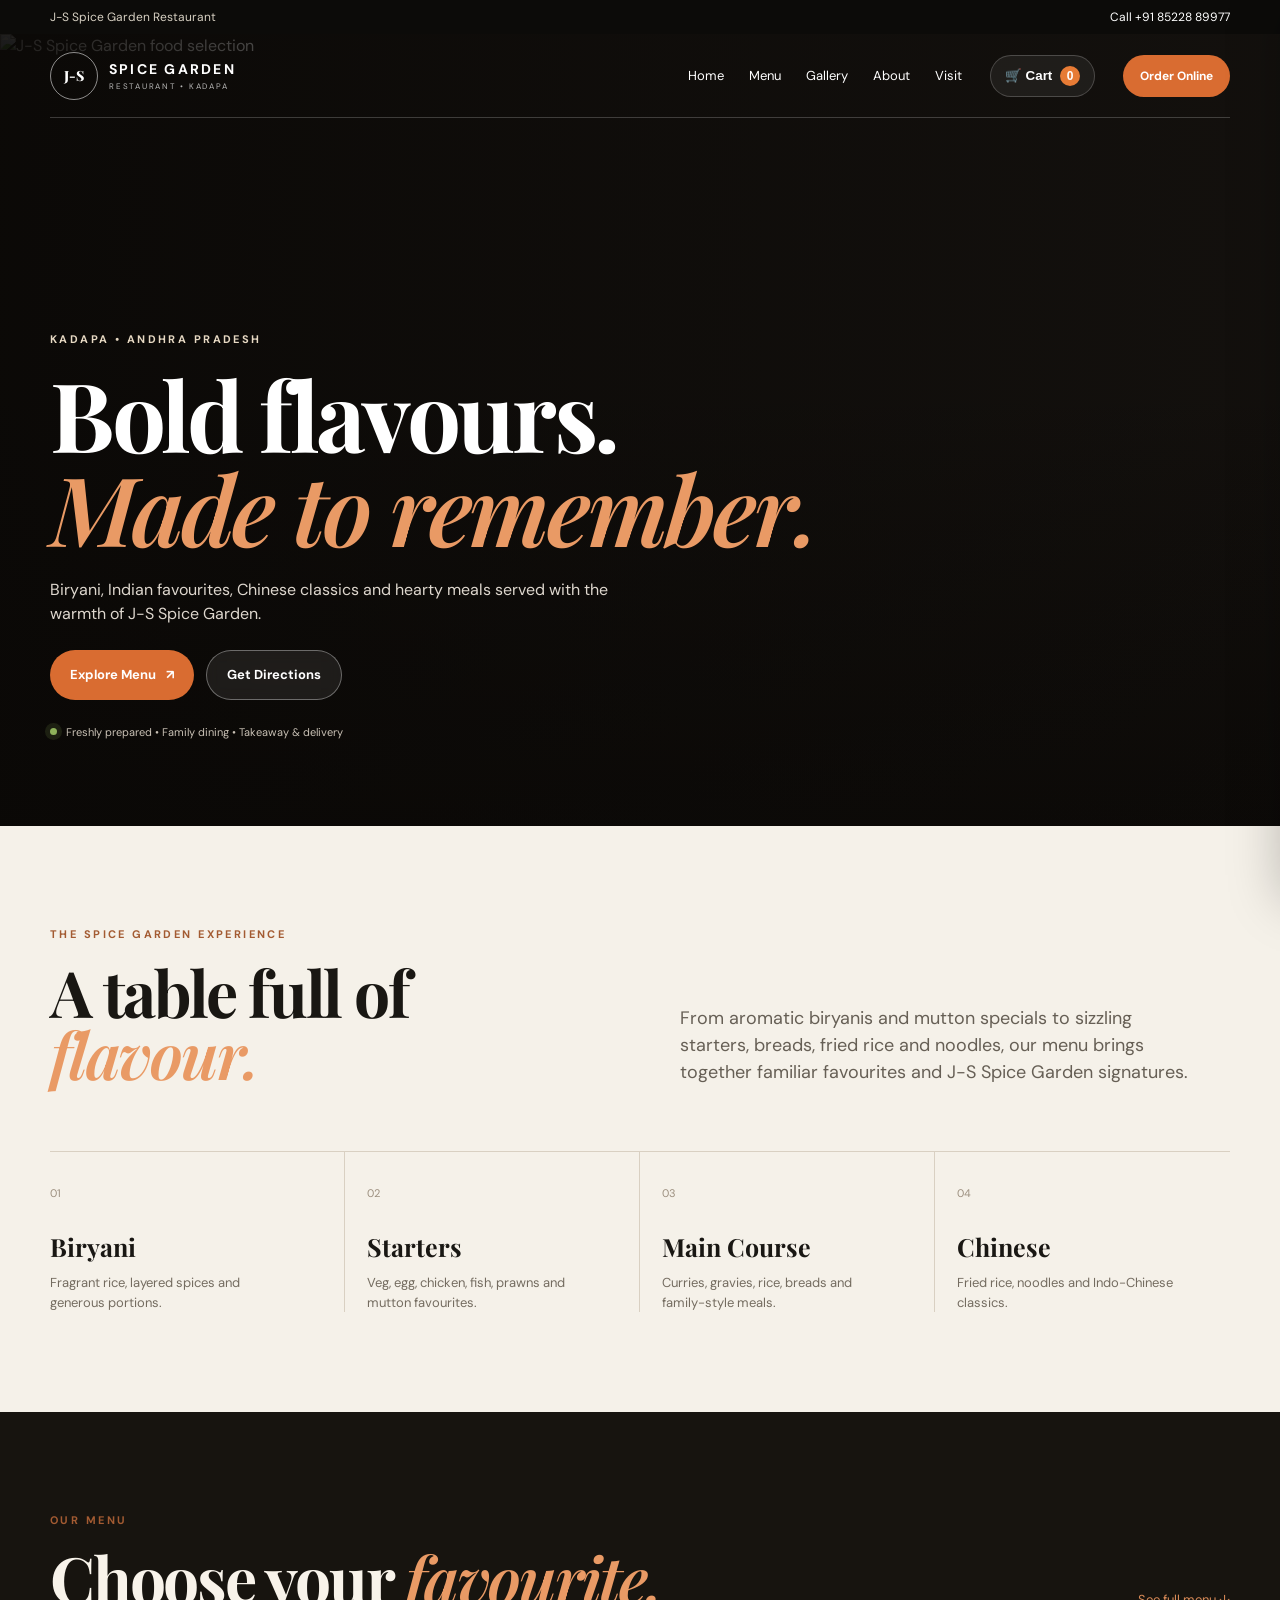
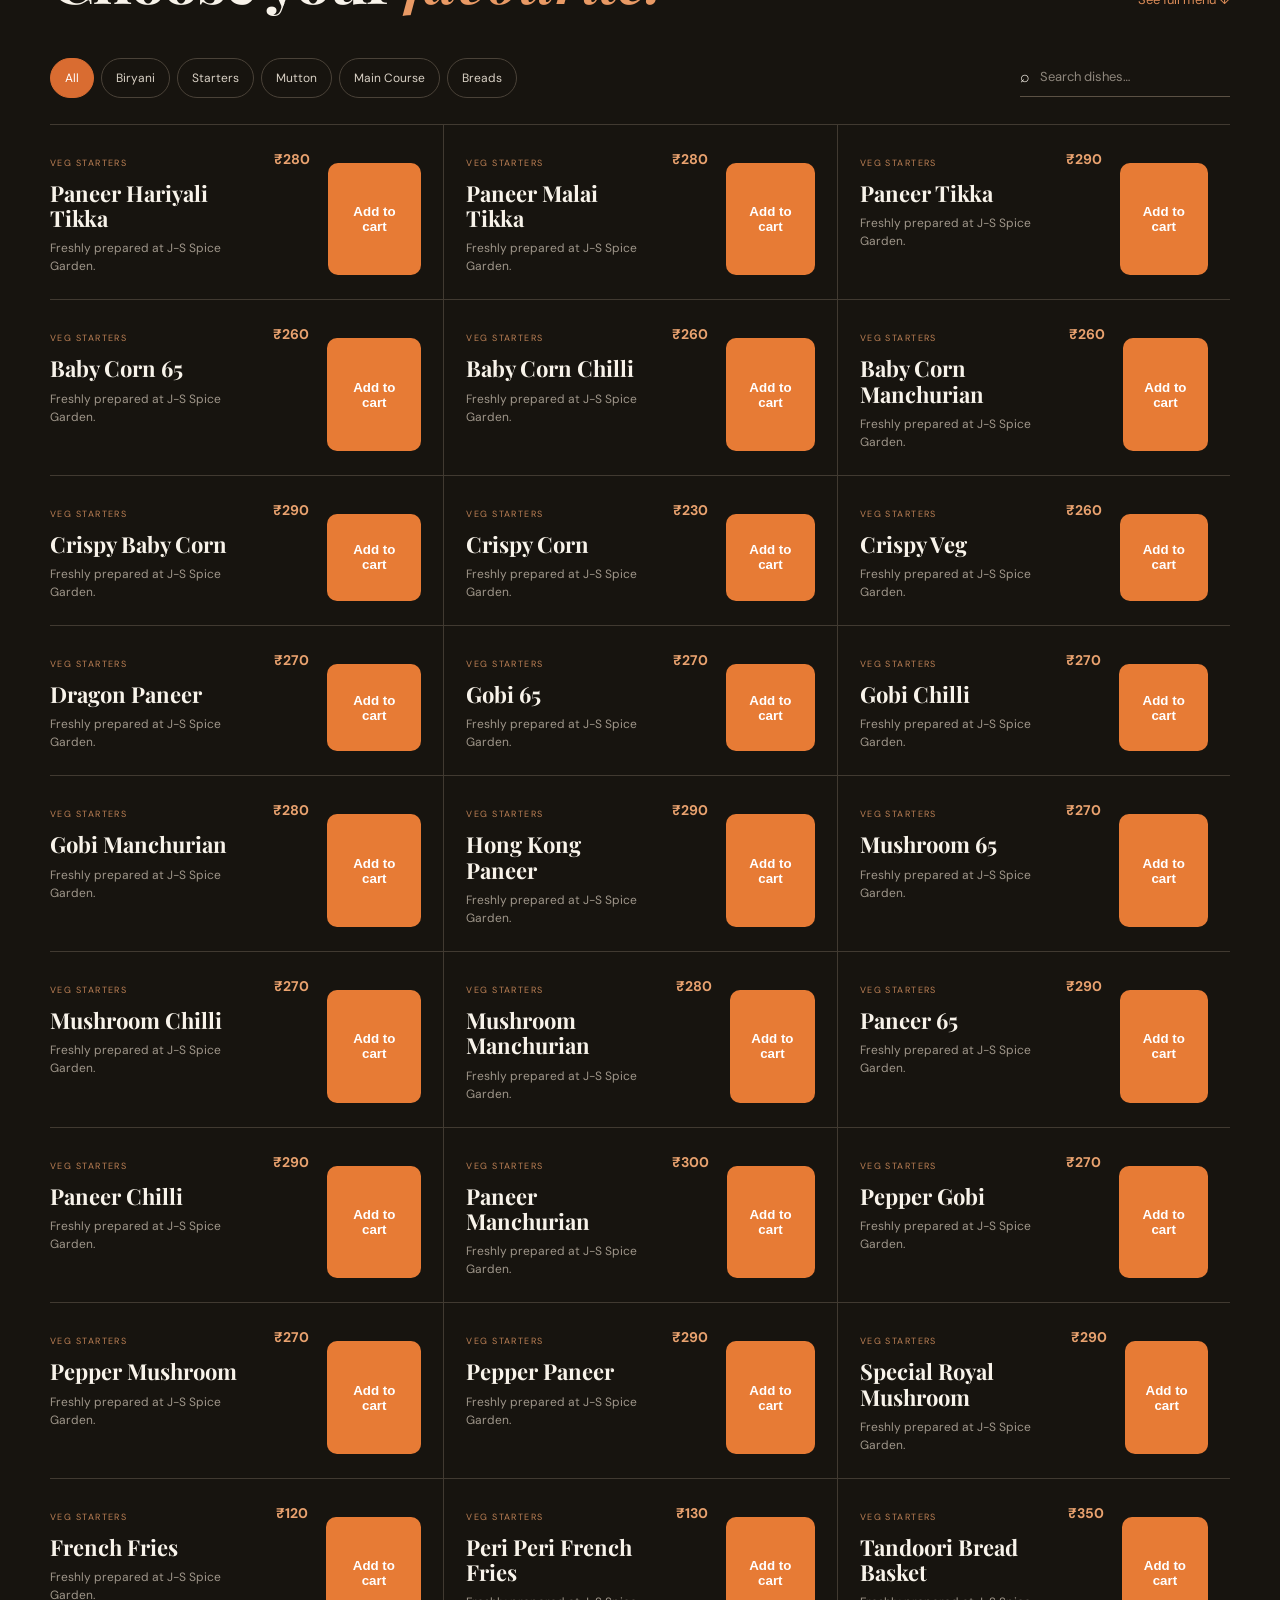
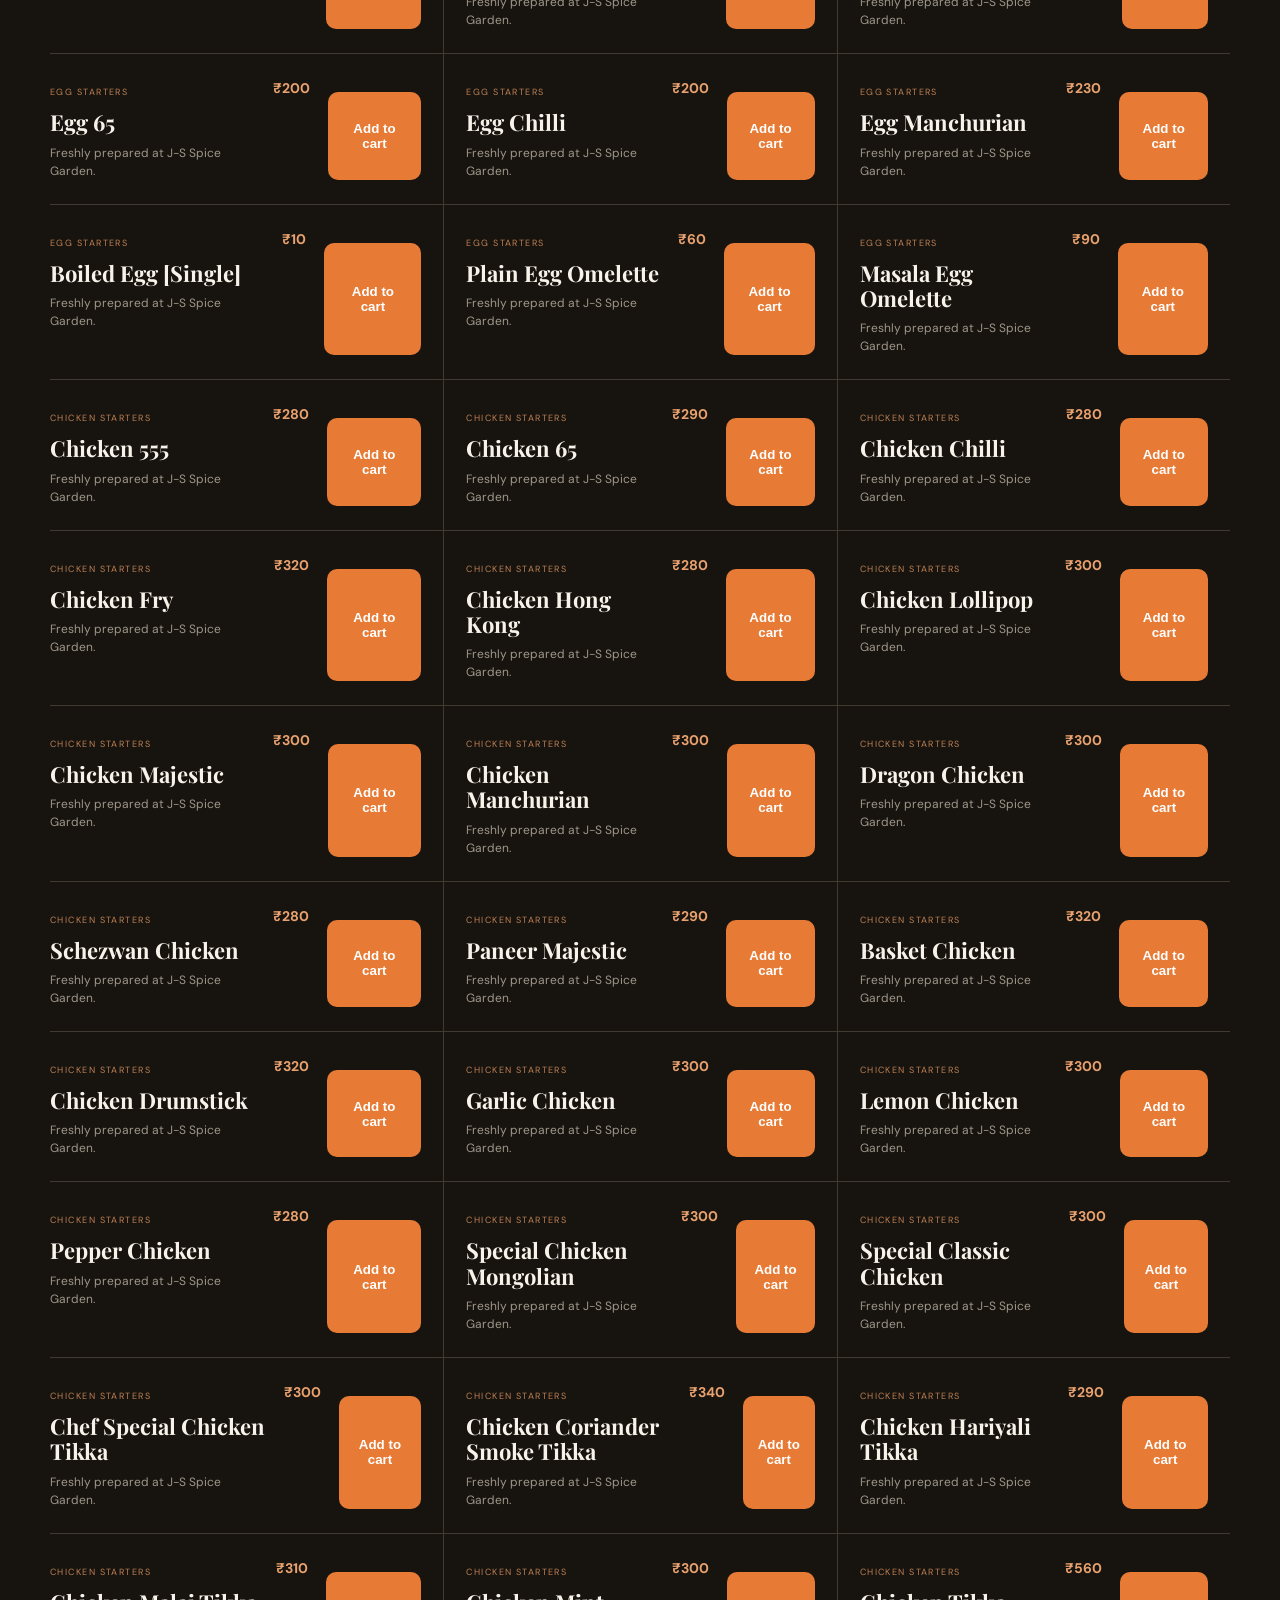
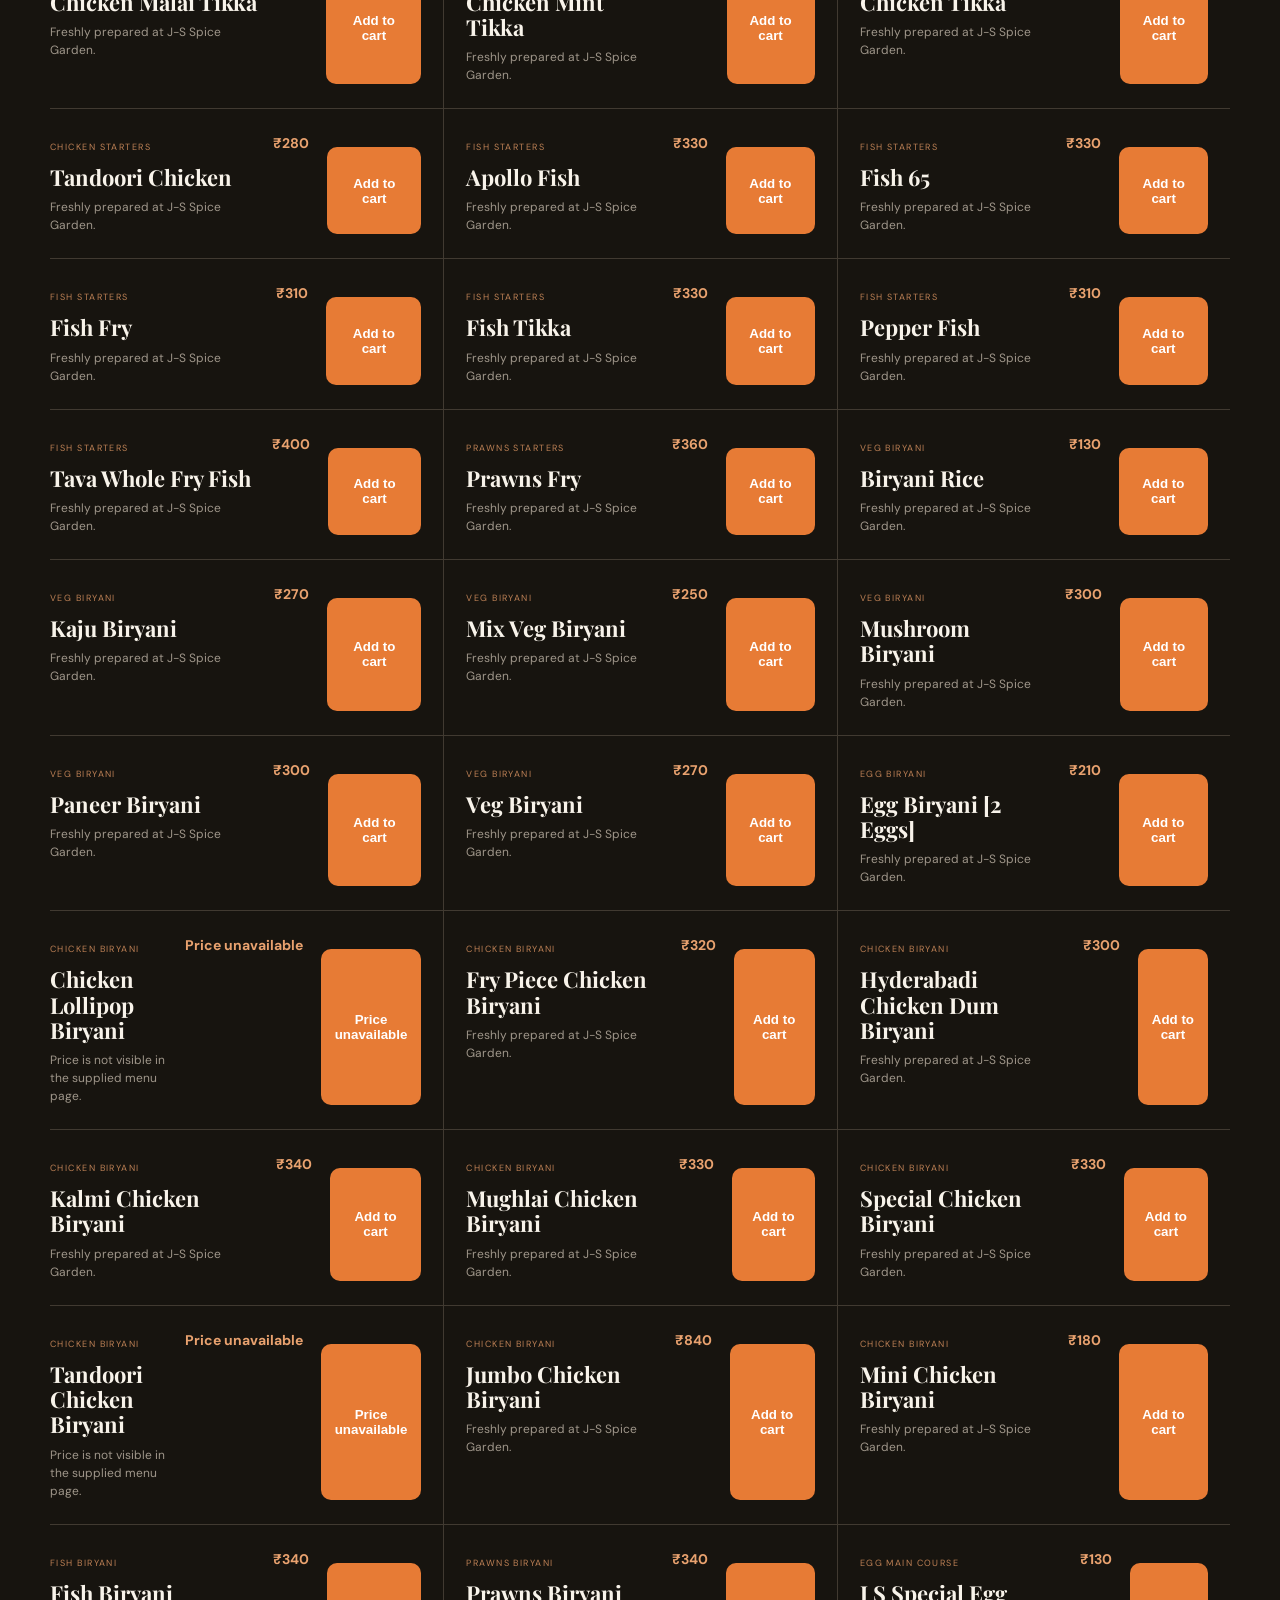
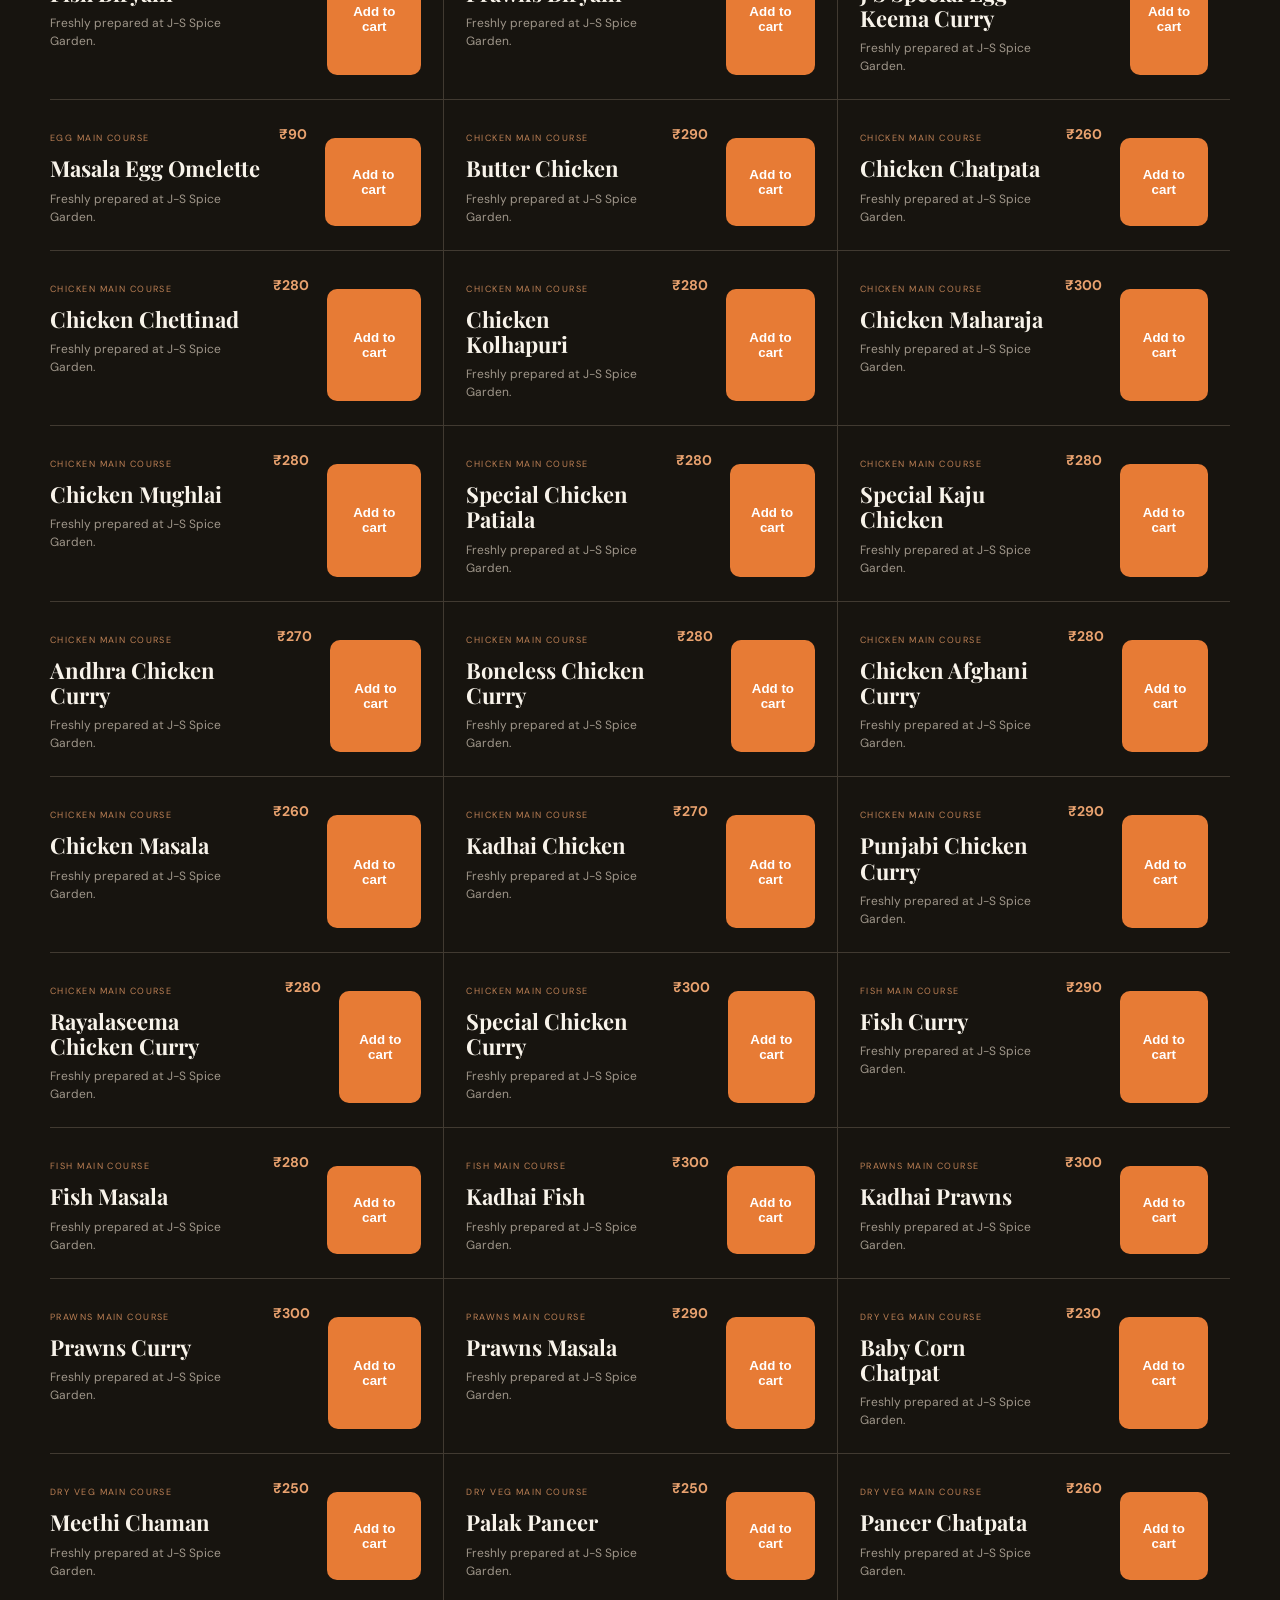
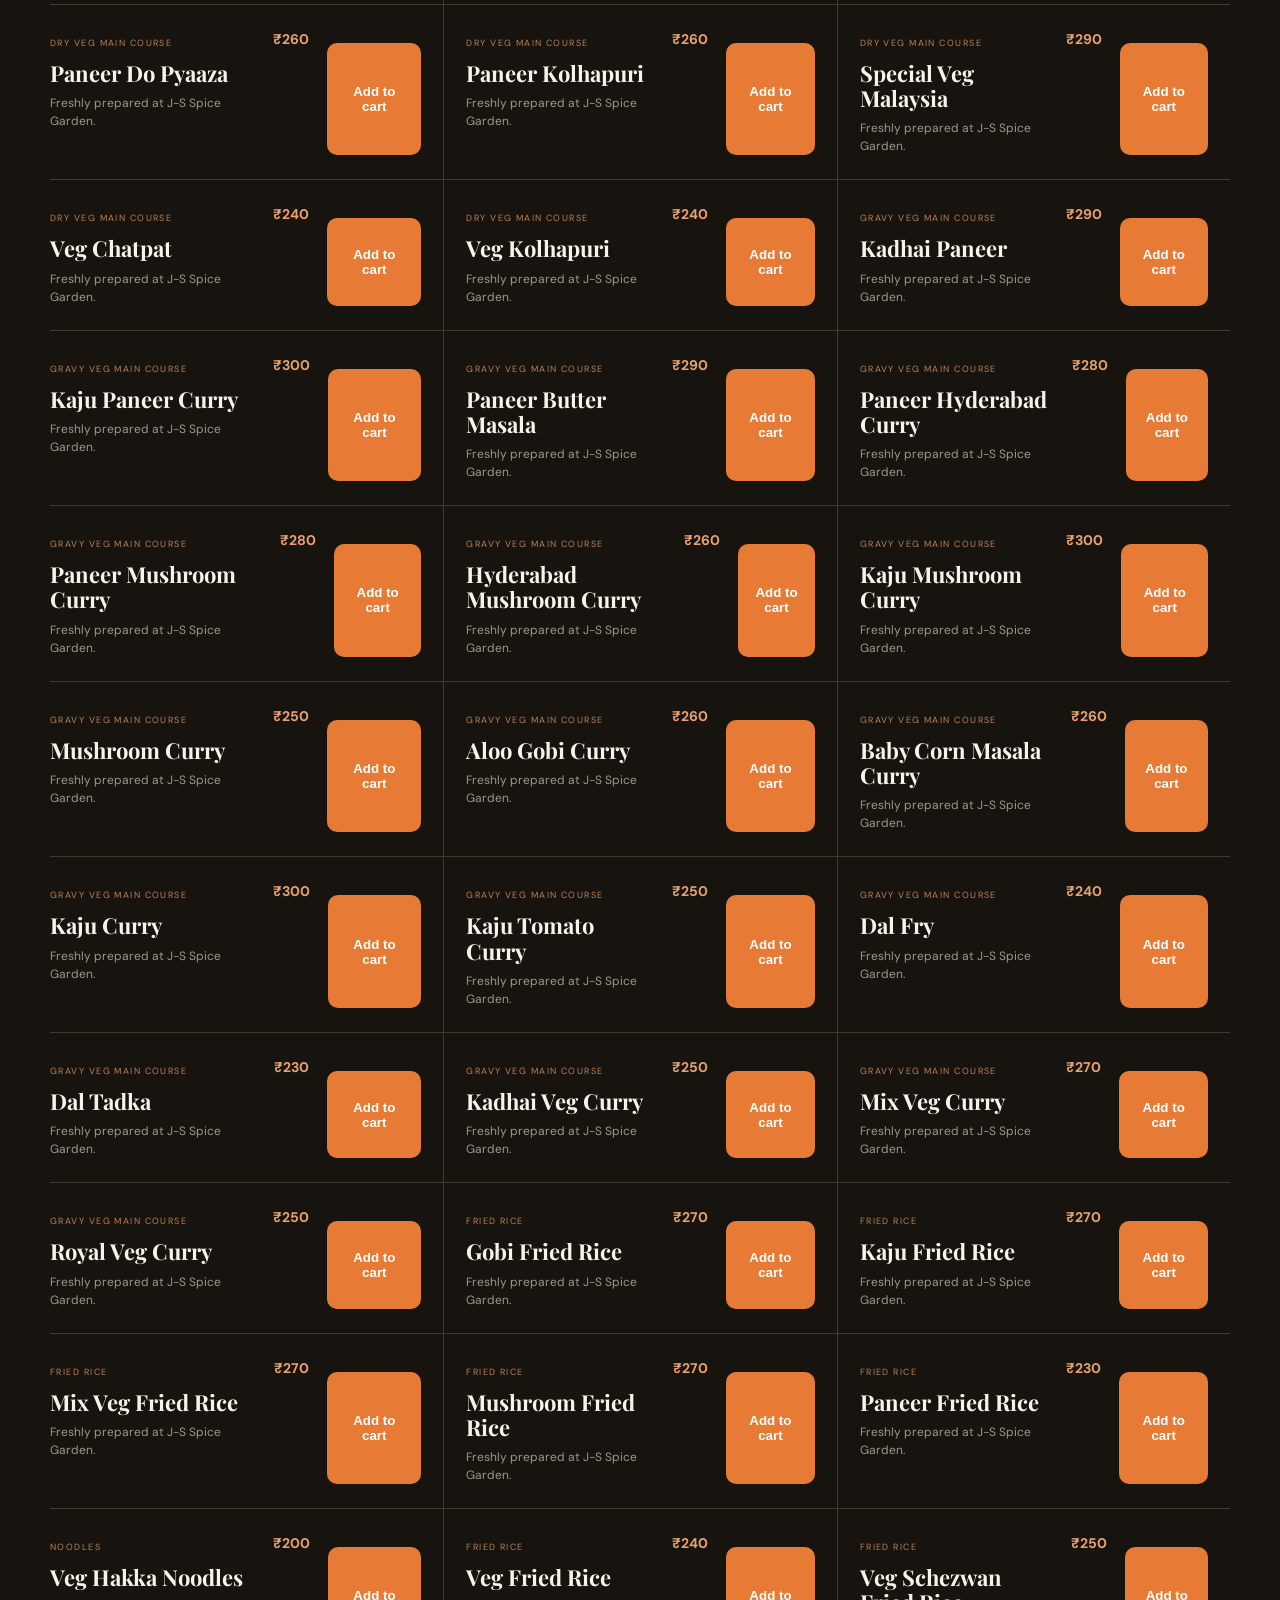
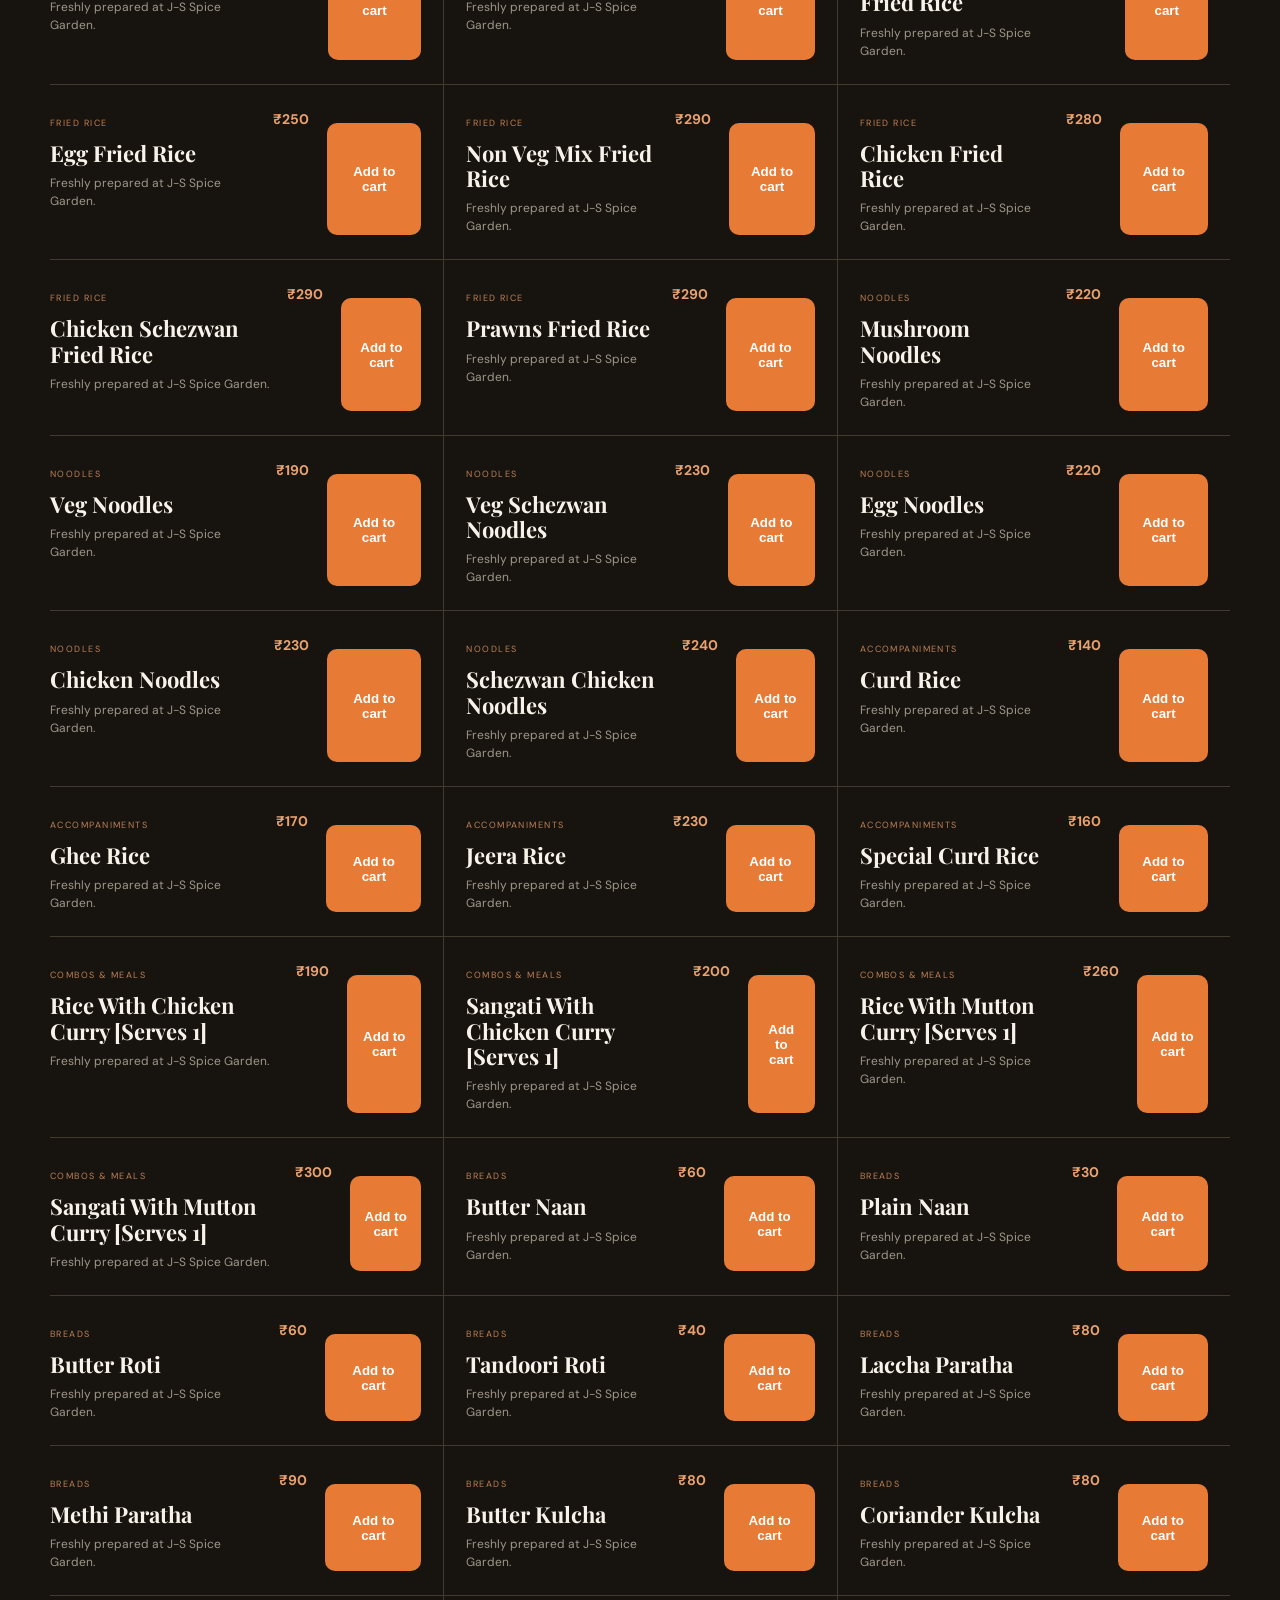
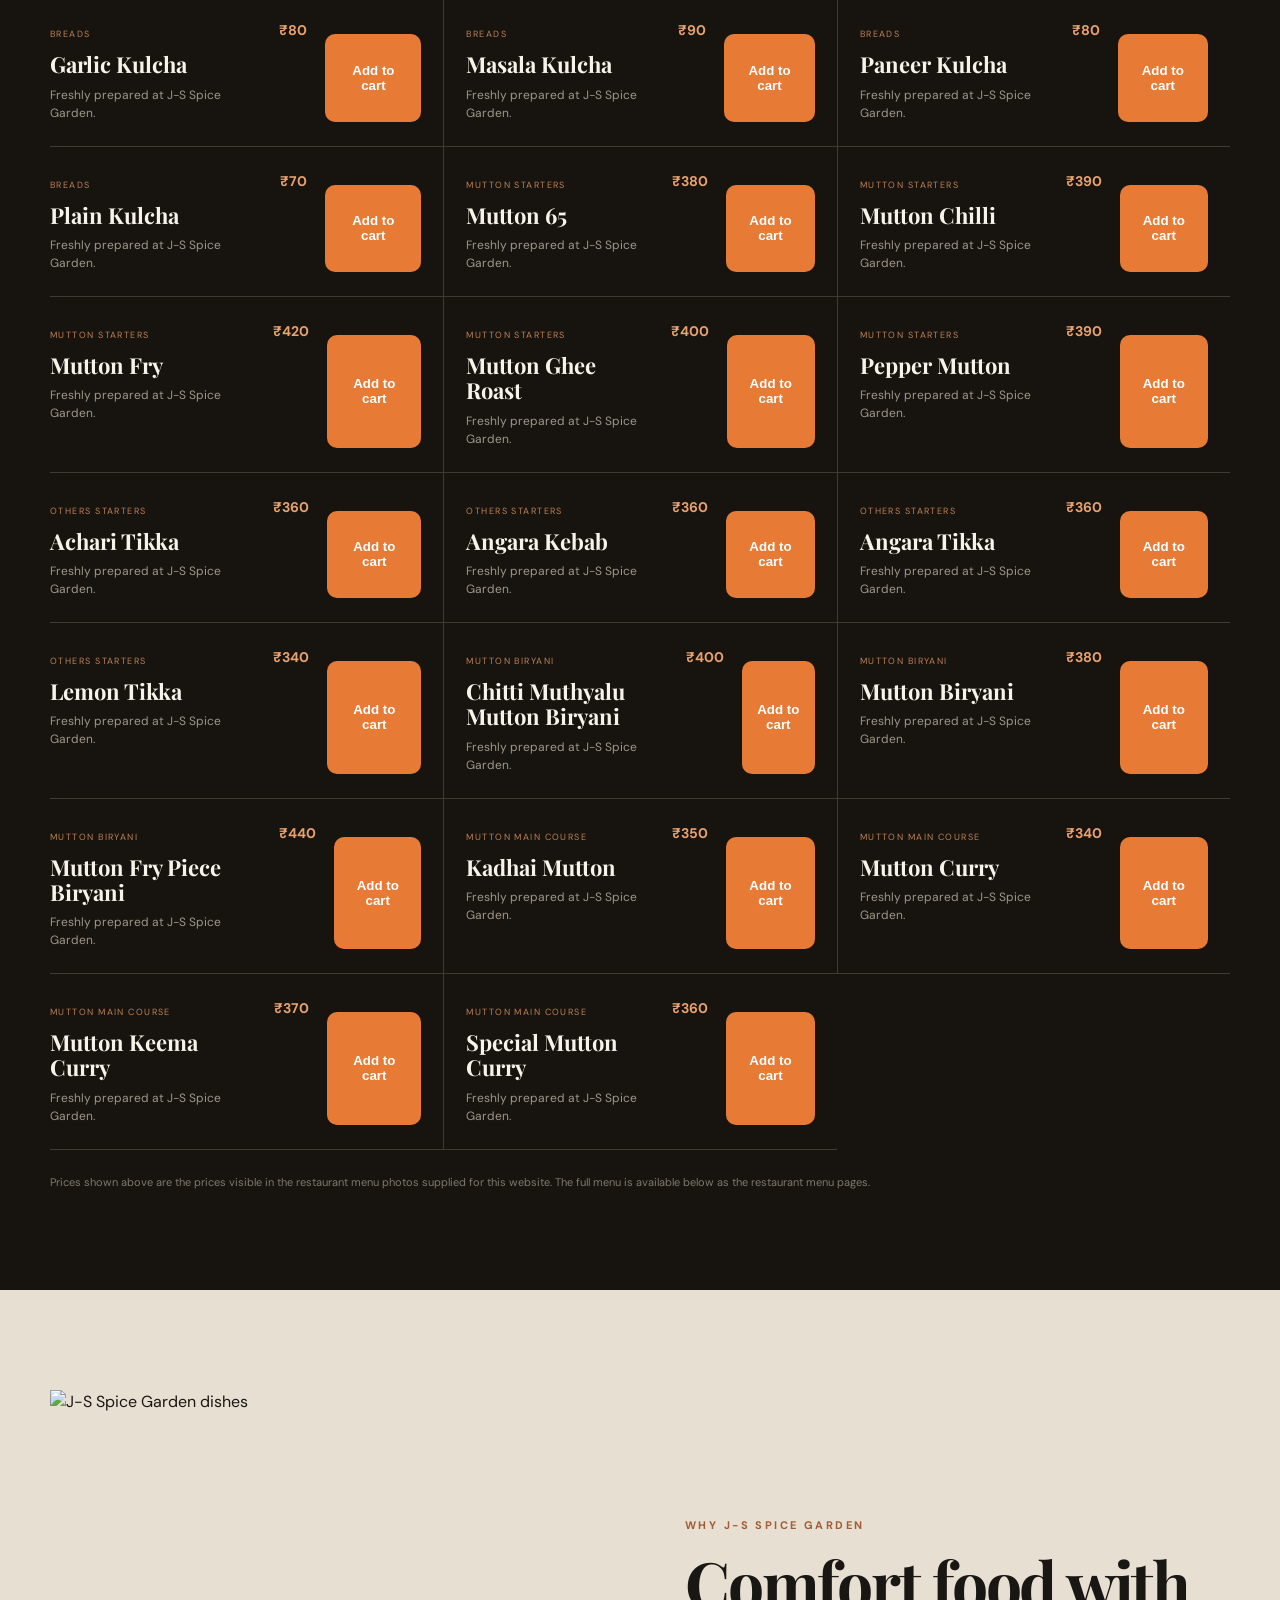
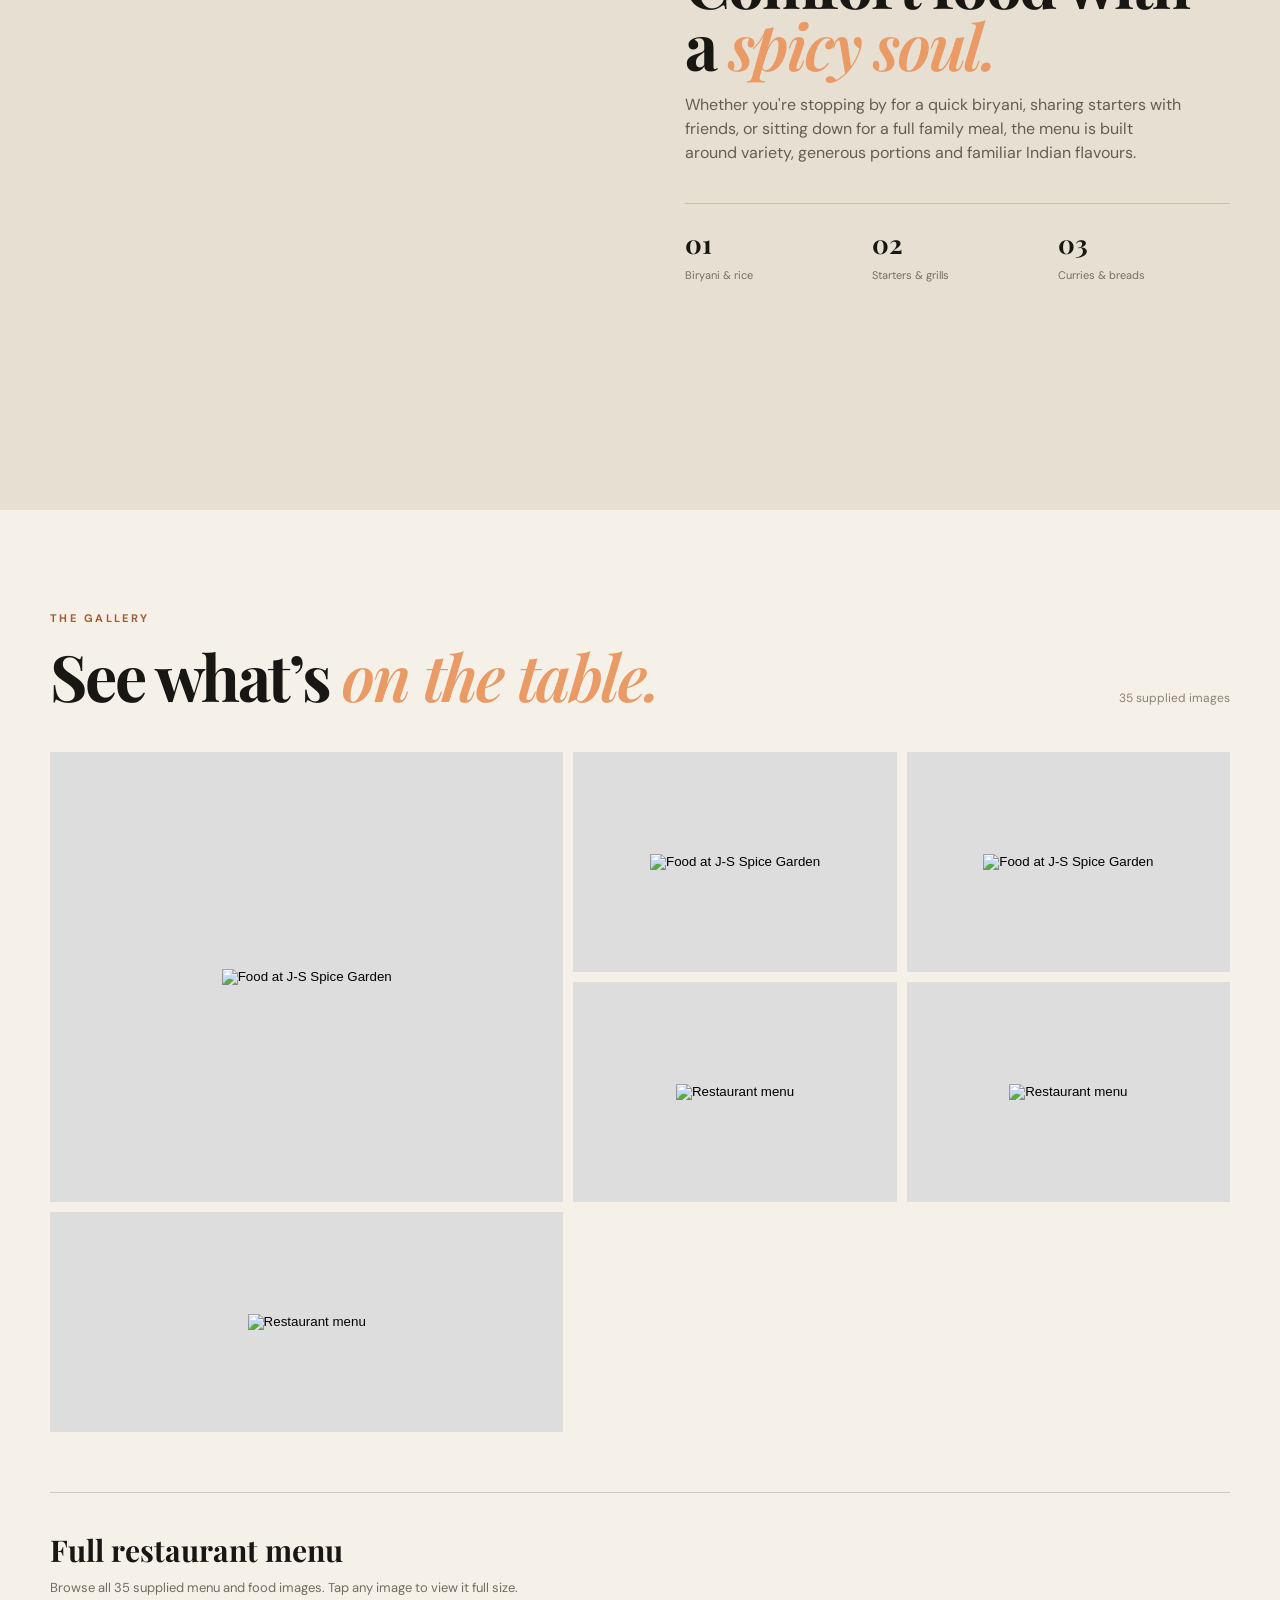
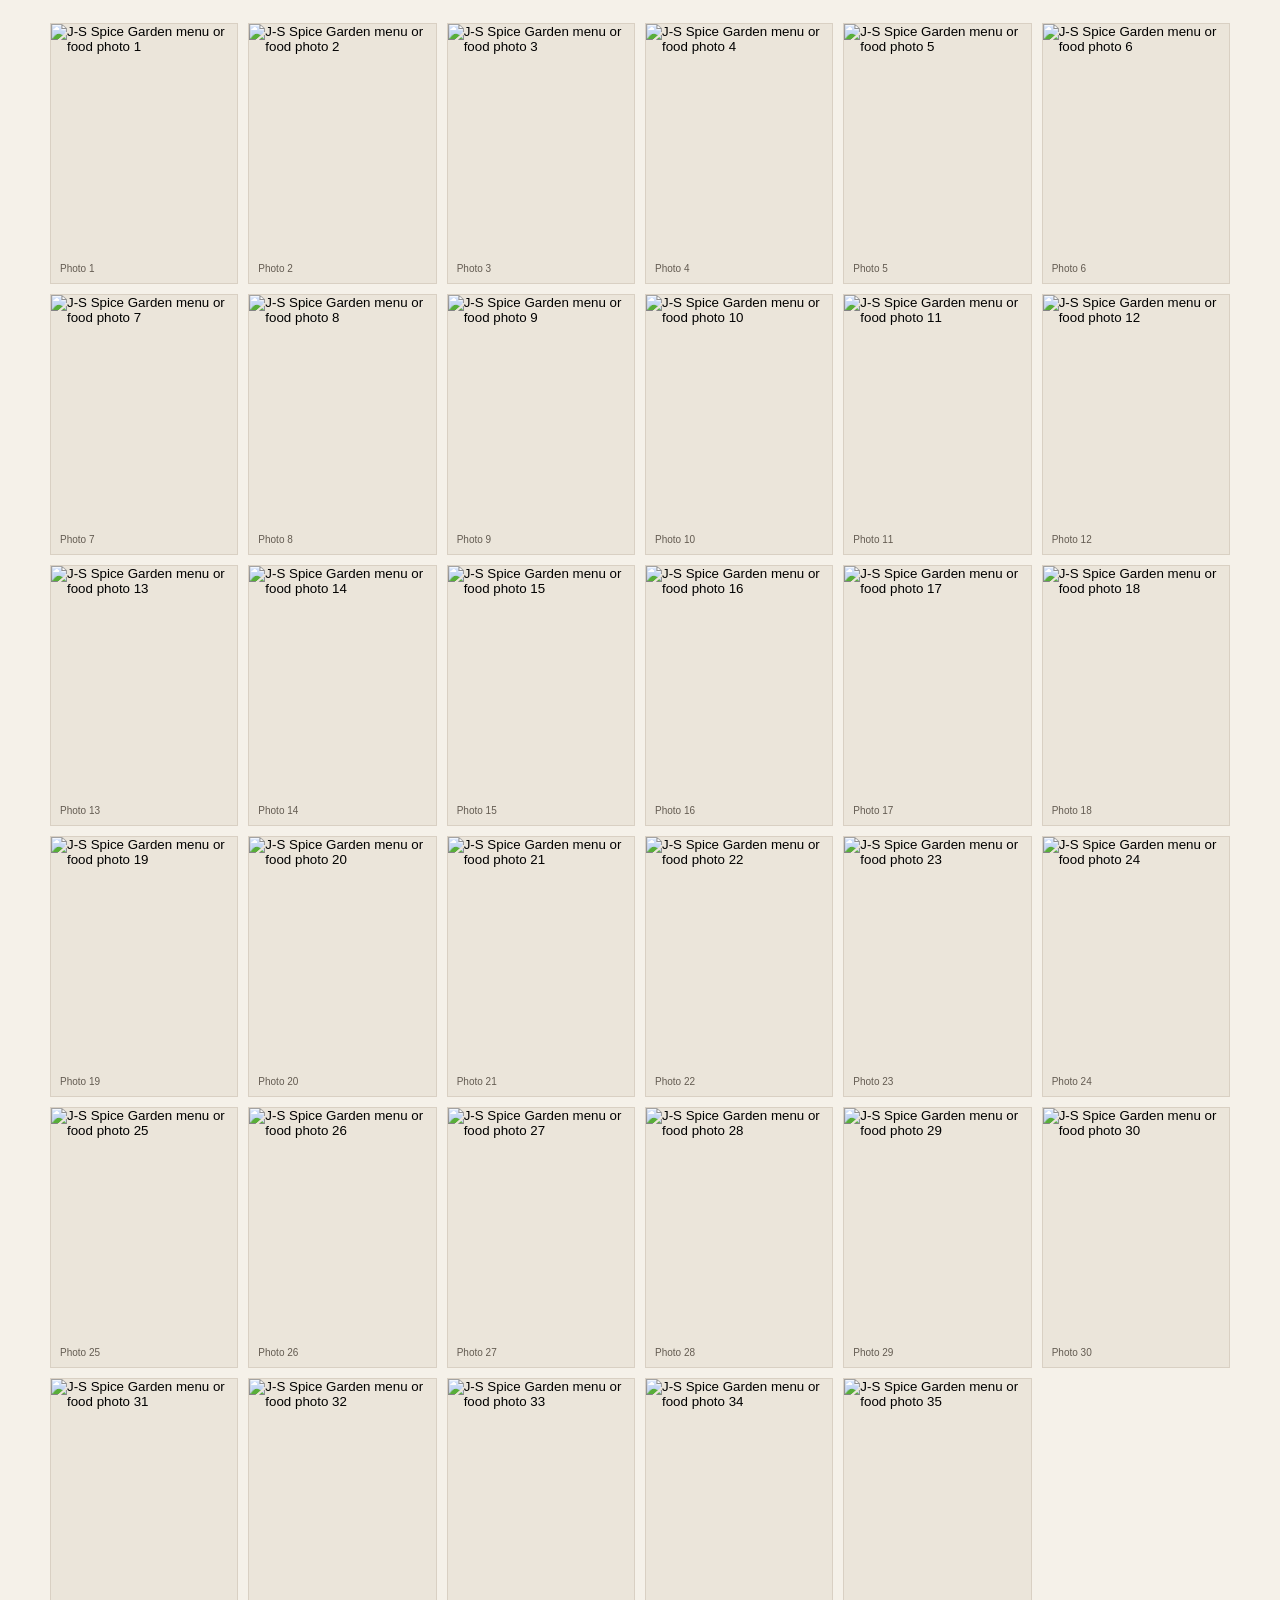
==== commit a1775c28: "Update index.html" ====
--- a/index.html
+++ b/index.html
@@ -1,4 +1,4 @@
-<!doctype html><html lang="en"><head><meta charset="utf-8"><meta name="viewport" content="width=device-width,initial-scale=1"><meta name="theme-color" content="#0c0b09"><meta name="description" content="J-S Spice Garden Restaurant, Kadapa — biryani, Indian cuisine, Chinese favourites and more."><title>J-S Spice Garden Restaurant | Kadapa</title><link rel="icon" href="favicon.svg"><link rel="preconnect" href="https://fonts.googleapis.com"><link rel="preconnect" href="https://fonts.gstatic.com" crossorigin><link href="https://fonts.googleapis.com/css2?family=DM+Sans:wght@400;500;600;700&family=Playfair+Display:wght@600;700;800&display=swap" rel="stylesheet"><link rel="stylesheet" href="styles.css"></head><body>
+<!doctype html><html lang="en"><head><meta charset="utf-8"><meta name="viewport" content="width=device-width,initial-scale=1"><meta name="theme-color" content="#0c0b09"><meta name="description" content="J S Spice Garden Restaurant in Kadapa. View menu, order food, contact us and get directions."><title>J S Spice Garden Restaurant | Kadapa</title><link rel="icon" href="favicon.svg"><link rel="preconnect" href="https://fonts.googleapis.com"><link rel="preconnect" href="https://fonts.gstatic.com" crossorigin><link href="https://fonts.googleapis.com/css2?family=DM+Sans:wght@400;500;600;700&family=Playfair+Display:wght@600;700;800&display=swap" rel="stylesheet"><link rel="stylesheet" href="styles.css"></head><body>
 <div class="topbar"><div class="container topbar-inner"><span>J-S Spice Garden Restaurant</span><a href="tel:+918522889977">Call +91 85228 89977</a></div></div>
 <header class="site-header"><div class="container nav"><a class="brand" href="#home"><span class="brand-mark">J-S</span><span><strong>SPICE GARDEN</strong><small>RESTAURANT • KADAPA</small></span></a><button class="menu-toggle" aria-label="Open menu">☰</button><nav class="nav-links"><a href="#home">Home</a><a href="#menu">Menu</a><a href="#gallery">Gallery</a><a href="#about">About</a><a href="#visit">Visit</a></nav><button class="cart-btn" id="cartBtn" type="button">🛒 Cart <span id="cartCount">0</span></button><a class="nav-cta" href="https://www.zomato.com/kadapa/j-s-spice-garden-restaurant-kadapa-locality/order" target="_blank" rel="noopener">Order Online</a></div></header>
 <main>
@@ -11,4 +11,4 @@
 <div class="gallery-more" id="full-menu"><h3>Full restaurant menu</h3><p>Browse all 35 supplied menu and food images. Tap any image to view it full size.</p><div class="menu-pages">
 <button class="menu-page" data-img="assets/1000220778.jpg"><img src="assets/1000220778.jpg" alt="J-S Spice Garden menu or food photo 1"><span>Photo 1</span></button><button class="menu-page" data-img="assets/1000220779.jpg"><img src="assets/1000220779.jpg" alt="J-S Spice Garden menu or food photo 2"><span>Photo 2</span></button><button class="menu-page" data-img="assets/1000220780.jpg"><img src="assets/1000220780.jpg" alt="J-S Spice Garden menu or food photo 3"><span>Photo 3</span></button><button class="menu-page" data-img="assets/1000220781.jpg"><img src="assets/1000220781.jpg" alt="J-S Spice Garden menu or food photo 4"><span>Photo 4</span></button><button class="menu-page" data-img="assets/1000220782.jpg"><img src="assets/1000220782.jpg" alt="J-S Spice Garden menu or food photo 5"><span>Photo 5</span></button><button class="menu-page" data-img="assets/1000220783.jpg"><img src="assets/1000220783.jpg" alt="J-S Spice Garden menu or food photo 6"><span>Photo 6</span></button><button class="menu-page" data-img="assets/1000220784.jpg"><img src="assets/1000220784.jpg" alt="J-S Spice Garden menu or food photo 7"><span>Photo 7</span></button><button class="menu-page" data-img="assets/1000220785.jpg"><img src="assets/1000220785.jpg" alt="J-S Spice Garden menu or food photo 8"><span>Photo 8</span></button><button class="menu-page" data-img="assets/1000220786.jpg"><img src="assets/1000220786.jpg" alt="J-S Spice Garden menu or food photo 9"><span>Photo 9</span></button><button class="menu-page" data-img="assets/1000220787.jpg"><img src="assets/1000220787.jpg" alt="J-S Spice Garden menu or food photo 10"><span>Photo 10</span></button><button class="menu-page" data-img="assets/1000220788.jpg"><img src="assets/1000220788.jpg" alt="J-S Spice Garden menu or food photo 11"><span>Photo 11</span></button><button class="menu-page" data-img="assets/1000220789.jpg"><img src="assets/1000220789.jpg" alt="J-S Spice Garden menu or food photo 12"><span>Photo 12</span></button><button class="menu-page" data-img="assets/1000220790.jpg"><img src="assets/1000220790.jpg" alt="J-S Spice Garden menu or food photo 13"><span>Photo 13</span></button><button class="menu-page" data-img="assets/1000220791.jpg"><img src="assets/1000220791.jpg" alt="J-S Spice Garden menu or food photo 14"><span>Photo 14</span></button><button class="menu-page" data-img="assets/1000220792.jpg"><img src="assets/1000220792.jpg" alt="J-S Spice Garden menu or food photo 15"><span>Photo 15</span></button><button class="menu-page" data-img="assets/1000220793.jpg"><img src="assets/1000220793.jpg" alt="J-S Spice Garden menu or food photo 16"><span>Photo 16</span></button><button class="menu-page" data-img="assets/1000220794.jpg"><img src="assets/1000220794.jpg" alt="J-S Spice Garden menu or food photo 17"><span>Photo 17</span></button><button class="menu-page" data-img="assets/1000220795.jpg"><img src="assets/1000220795.jpg" alt="J-S Spice Garden menu or food photo 18"><span>Photo 18</span></button><button class="menu-page" data-img="assets/1000220796.jpg"><img src="assets/1000220796.jpg" alt="J-S Spice Garden menu or food photo 19"><span>Photo 19</span></button><button class="menu-page" data-img="assets/1000220797.jpg"><img src="assets/1000220797.jpg" alt="J-S Spice Garden menu or food photo 20"><span>Photo 20</span></button><button class="menu-page" data-img="assets/1000220798.jpg"><img src="assets/1000220798.jpg" alt="J-S Spice Garden menu or food photo 21"><span>Photo 21</span></button><button class="menu-page" data-img="assets/1000220799.jpg"><img src="assets/1000220799.jpg" alt="J-S Spice Garden menu or food photo 22"><span>Photo 22</span></button><button class="menu-page" data-img="assets/1000220800.jpg"><img src="assets/1000220800.jpg" alt="J-S Spice Garden menu or food photo 23"><span>Photo 23</span></button><button class="menu-page" data-img="assets/1000220801.jpg"><img src="assets/1000220801.jpg" alt="J-S Spice Garden menu or food photo 24"><span>Photo 24</span></button><button class="menu-page" data-img="assets/1000220802.jpg"><img src="assets/1000220802.jpg" alt="J-S Spice Garden menu or food photo 25"><span>Photo 25</span></button><button class="menu-page" data-img="assets/1000220803.jpg"><img src="assets/1000220803.jpg" alt="J-S Spice Garden menu or food photo 26"><span>Photo 26</span></button><button class="menu-page" data-img="assets/1000220804.jpg"><img src="assets/1000220804.jpg" alt="J-S Spice Garden menu or food photo 27"><span>Photo 27</span></button><button class="menu-page" data-img="assets/1000220805.jpg"><img src="assets/1000220805.jpg" alt="J-S Spice Garden menu or food photo 28"><span>Photo 28</span></button><button class="menu-page" data-img="assets/1000220806.jpg"><img src="assets/1000220806.jpg" alt="J-S Spice Garden menu or food photo 29"><span>Photo 29</span></button><button class="menu-page" data-img="assets/1000220807.jpg"><img src="assets/1000220807.jpg" alt="J-S Spice Garden menu or food photo 30"><span>Photo 30</span></button><button class="menu-page" data-img="assets/1000220808.jpg"><img src="assets/1000220808.jpg" alt="J-S Spice Garden menu or food photo 31"><span>Photo 31</span></button><button class="menu-page" data-img="assets/1000220809.jpg"><img src="assets/1000220809.jpg" alt="J-S Spice Garden menu or food photo 32"><span>Photo 32</span></button><button class="menu-page" data-img="assets/1000220810.jpg"><img src="assets/1000220810.jpg" alt="J-S Spice Garden menu or food photo 33"><span>Photo 33</span></button><button class="menu-page" data-img="assets/1000220811.jpg"><img src="assets/1000220811.jpg" alt="J-S Spice Garden menu or food photo 34"><span>Photo 34</span></button><button class="menu-page" data-img="assets/1000220812.jpg"><img src="assets/1000220812.jpg" alt="J-S Spice Garden menu or food photo 35"><span>Photo 35</span></button></div></div></div></section>
 <section class="visit section" id="visit"><div class="container visit-grid"><div class="visit-copy"><p class="eyebrow">COME BY</p><h2>Good food is<br><em>better together.</em></h2><p>Near ITI Flyover, beside Universal Gym, Balaji Nagar, Kadapa.</p><div class="contact-list"><a href="tel:+918522889977"><span>☎</span><div><small>CALL US</small><strong>+91 85228 89977</strong></div></a><a href="https://wa.me/918522889977" target="_blank" rel="noopener"><span>◉</span><div><small>WHATSAPP</small><strong>Chat with the restaurant</strong></div></a><a href="https://maps.app.goo.gl/jcxeqRKHt95hoVu36" target="_blank" rel="noopener"><span>⌖</span><div><small>LOCATION</small><strong>Open in Google Maps</strong></div></a></div></div><div class="map-card"><div class="map-pattern"></div><div class="map-pin">⌖</div><div class="map-label"><strong>J-S Spice Garden</strong><span>Balaji Nagar • Kadapa</span></div><a class="btn btn-light" href="https://maps.app.goo.gl/jcxeqRKHt95hoVu36" target="_blank" rel="noopener">Get directions ↗</a></div></div></section></main>
-<div class="cart-overlay" id="cartOverlay"></div><aside class="cart-drawer" id="cartDrawer" aria-hidden="true"><div class="cart-head"><div><span class="eyebrow dark">YOUR ORDER</span><h2>Your <em>cart.</em></h2></div><button id="cartClose" class="cart-close" type="button">×</button></div><div id="cartItems" class="cart-items"><p class="cart-empty">Your cart is empty. Add dishes from the menu.</p></div><div class="cart-total"><span>Total</span><strong id="cartTotal">₹0</strong></div><form id="orderForm" class="order-form"><h3>Delivery details</h3><input id="customerName" required placeholder="Your name"><input id="customerPhone" required inputmode="tel" placeholder="Phone number"><textarea id="customerAddress" required placeholder="Delivery address"></textarea><select id="orderType"><option value="Delivery">Delivery</option><option value="Pickup">Pickup</option></select><button class="btn btn-primary" type="submit">Place Order on WhatsApp →</button><small>WhatsApp will open with your order details. The restaurant can then confirm availability, delivery charges and payment.</small></form></aside><footer><div class="container footer-grid"><div class="brand footer-brand"><span class="brand-mark">J-S</span><span><strong>SPICE GARDEN</strong><small>RESTAURANT • KADAPA</small></span></div><p>Indian • Biryani • Chinese • Rolls • Street Food</p><div class="footer-links"><a href="#menu">Menu</a><a href="#gallery">Gallery</a><a href="#visit">Contact</a></div></div><div class="container footer-bottom"><span>© <span id="year"></span> J-S Spice Garden Restaurant</span><span>Professional restaurant website</span></div></footer><div class="lightbox" id="lightbox" aria-hidden="true"><button class="lightbox-close" aria-label="Close">×</button><img id="lightboxImg" src="" alt=""></div><div class="mobile-bar"><button id="mobileCart" type="button">Cart <span id="mobileCartCount">0</span></button><a href="tel:+918522889977">Call</a><a href="https://wa.me/918522889977" target="_blank" rel="noopener">WhatsApp</a><a href="https://maps.app.goo.gl/jcxeqRKHt95hoVu36" target="_blank" rel="noopener">Directions</a></div><script src="script.js"></script></body></html>+<div class="cart-overlay" id="cartOverlay"></div><aside class="cart-drawer" id="cartDrawer" aria-hidden="true"><div class="cart-head"><div><span class="eyebrow dark">YOUR ORDER</span><h2>Your <em>cart.</em></h2></div><button id="cartClose" class="cart-close" type="button">×</button></div><div id="cartItems" class="cart-items"><p class="cart-empty">Your cart is empty. Add dishes from the menu.</p></div><div class="cart-total"><span>Total</span><strong id="cartTotal">₹0</strong></div><form id="orderForm" class="order-form"><h3>Delivery details</h3><input id="customerName" required placeholder="Your name"><input id="customerPhone" required inputmode="tel" placeholder="Phone number"><textarea id="customerAddress" required placeholder="Delivery address"></textarea><select id="orderType"><option value="Delivery">Delivery</option><option value="Pickup">Pickup</option></select><button class="btn btn-primary" type="submit">Place Order on WhatsApp →</button><small>WhatsApp will open with your order details. The restaurant can then confirm availability, delivery charges and payment.</small></form></aside><footer><div class="container footer-grid"><div class="brand footer-brand"><span class="brand-mark">J-S</span><span><strong>SPICE GARDEN</strong><small>RESTAURANT • KADAPA</small></span></div><p>Indian • Biryani • Chinese • Rolls • Street Food</p><div class="footer-links"><a href="#menu">Menu</a><a href="#gallery">Gallery</a><a href="#visit">Contact</a></div></div><div class="container footer-bottom"><span>© <span id="year"></span> J-S Spice Garden Restaurant</span><span>Professional restaurant website</span></div></footer><div class="lightbox" id="lightbox" aria-hidden="true"><button class="lightbox-close" aria-label="Close">×</button><img id="lightboxImg" src="" alt=""></div><div class="mobile-bar"><button id="mobileCart" type="button">Cart <span id="mobileCartCount">0</span></button><a href="tel:+918522889977">Call</a><a href="https://wa.me/918522889977" target="_blank" rel="noopener">WhatsApp</a><a href="https://maps.app.goo.gl/jcxeqRKHt95hoVu36" target="_blank" rel="noopener">Directions</a></div><script src="script.js"></script></body></html>
